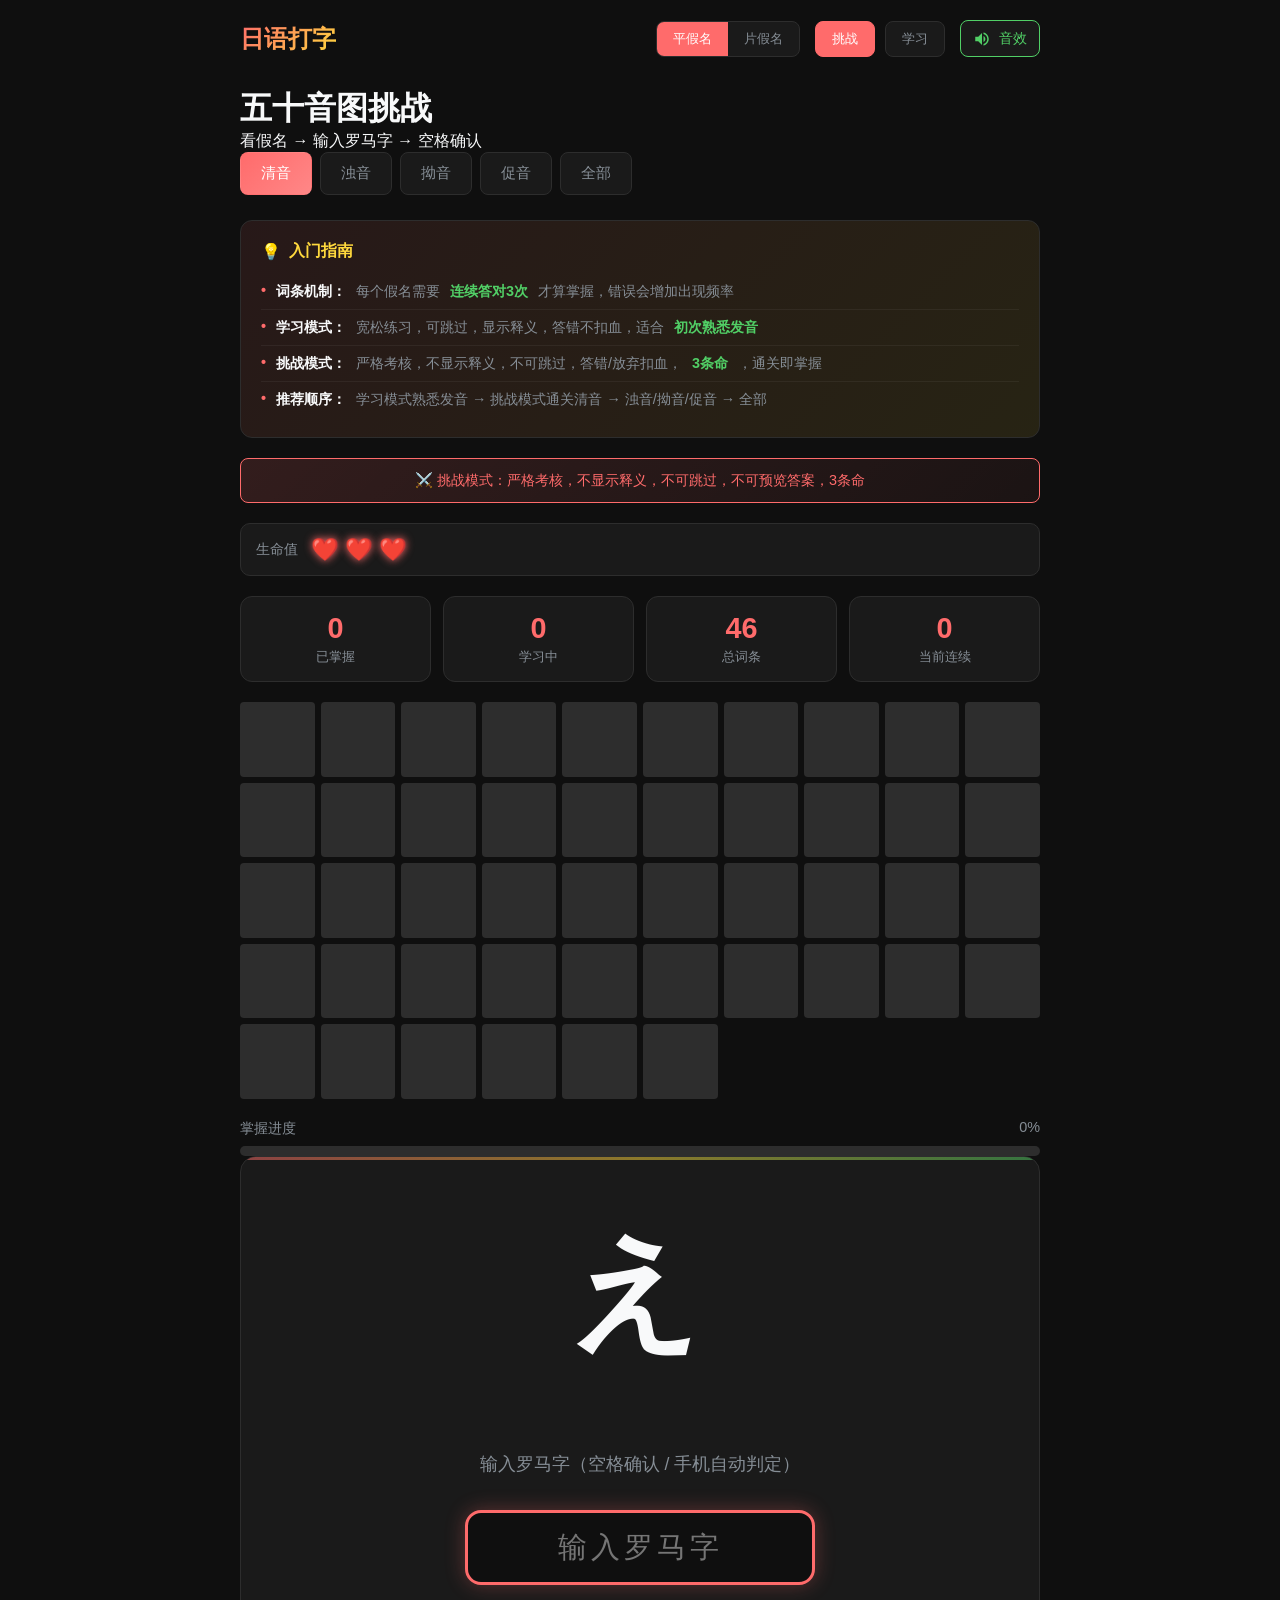
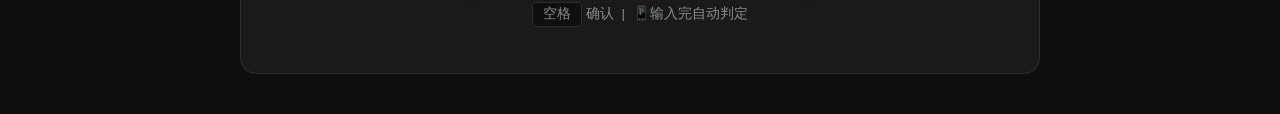
==== index.html @ 910268a9 "feat:支持手机输入自动判定" ====
<!DOCTYPE html>
<html lang="zh-CN">
<head>
  <meta charset="UTF-8">
  <meta name="viewport" content="width=device-width, initial-scale=1.0">
  <title>日语打字练习 - 五十音图挑战</title>
  <style>
    * {
      margin: 0;
      padding: 0;
      box-sizing: border-box;
    }

    :root {
      --primary: #ff6b6b;
      --success: #51cf66;
      --warning: #ffd93d;
      --bg: #0f0f0f;
      --card-bg: #1a1a1a;
      --text: #f8f9fa;
      --text-dim: #868e96;
      --border: #2d2d2d;
    }

    body {
      font-family: -apple-system, BlinkMacSystemFont, 'Segoe UI', sans-serif;
      background: var(--bg);
      color: var(--text);
      min-height: 100vh;
      padding: 20px;
      overflow-x: hidden;
    }

    .container {
      max-width: 800px;
      margin: 0 auto;
    }

    /* 顶部导航 */
    .nav {
      display: flex;
      justify-content: space-between;
      align-items: center;
      margin-bottom: 30px;
      flex-wrap: wrap;
      gap: 15px;
    }

    .logo {
      font-size: 1.5rem;
      font-weight: bold;
      background: linear-gradient(135deg, var(--primary), var(--warning));
      -webkit-background-clip: text;
      -webkit-text-fill-color: transparent;
      background-clip: text;
    }

    .nav-controls {
      display: flex;
      gap: 15px;
      align-items: center;
      flex-wrap: wrap;
    }

    /* 平假名/片假名切换 */
    .kana-toggle {
      display: flex;
      background: var(--card-bg);
      border-radius: 8px;
      overflow: hidden;
      border: 1px solid var(--border);
    }

    .kana-toggle-btn {
      padding: 8px 16px;
      background: transparent;
      border: none;
      color: var(--text-dim);
      cursor: pointer;
      transition: all 0.2s;
    }

    .kana-toggle-btn.active {
      background: var(--primary);
      color: white;
    }

    /* 模式切换 */
    .mode-switch {
      display: flex;
      gap: 10px;
    }

    .mode-btn {
      padding: 8px 16px;
      background: var(--card-bg);
      border: 1px solid var(--border);
      border-radius: 8px;
      color: var(--text-dim);
      cursor: pointer;
      transition: all 0.2s;
    }

    .mode-btn.active {
      background: var(--primary);
      color: white;
      border-color: var(--primary);
    }

    /* 阶段选项卡 */
    .stage-tabs {
      display: flex;
      gap: 8px;
      margin-bottom: 25px;
      flex-wrap: wrap;
    }

    .stage-tab {
      padding: 10px 20px;
      background: var(--card-bg);
      border: 1px solid var(--border);
      border-radius: 8px;
      color: var(--text-dim);
      cursor: pointer;
      transition: all 0.2s;
      font-size: 0.95rem;
    }

    .stage-tab:hover {
      border-color: var(--primary);
    }

    .stage-tab.active {
      background: linear-gradient(135deg, var(--primary), #ff8787);
      color: white;
      border-color: transparent;
    }

    /* 学习模式提示 */
    .learn-mode-hint {
      background: var(--card-bg);
      border: 1px dashed var(--border);
      padding: 12px 15px;
      border-radius: 8px;
      margin-bottom: 20px;
      text-align: center;
      color: var(--text-dim);
      font-size: 0.9rem;
    }

    /* Tips说明 */
    .tips-box {
      background: linear-gradient(135deg, rgba(255,107,107,0.1), rgba(255,217,61,0.1));
      border: 1px solid var(--border);
      border-radius: 12px;
      padding: 20px;
      margin-bottom: 20px;
    }

    .tips-box h3 {
      font-size: 1rem;
      color: var(--warning);
      margin-bottom: 12px;
      display: flex;
      align-items: center;
      gap: 8px;
    }

    .tips-box h3::before {
      content: '💡';
    }

    .tips-list {
      list-style: none;
      padding: 0;
      margin: 0;
    }

    .tips-list li {
      padding: 8px 0;
      color: var(--text-dim);
      font-size: 0.9rem;
      border-bottom: 1px solid rgba(255,255,255,0.05);
      display: flex;
      align-items: flex-start;
      gap: 10px;
    }

    .tips-list li:last-child {
      border-bottom: none;
    }

    .tips-list li::before {
      content: '•';
      color: var(--primary);
      font-weight: bold;
    }

    .tips-list strong {
      color: var(--text);
    }

    .tips-highlight {
      color: var(--success);
      font-weight: bold;
    }

    /* 血量系统 */
    .health-bar {
      display: flex;
      gap: 8px;
      align-items: center;
      margin-bottom: 20px;
      padding: 12px 15px;
      background: var(--card-bg);
      border-radius: 10px;
      border: 1px solid var(--border);
    }

    .health-label {
      font-size: 0.9rem;
      color: var(--text-dim);
      margin-right: 5px;
    }

    .health-hearts {
      display: flex;
      gap: 6px;
    }

    .heart {
      font-size: 1.4rem;
      transition: all 0.3s ease;
    }

    .heart.full {
      filter: drop-shadow(0 0 4px #ff6b6b);
    }

    .heart.empty {
      opacity: 0.3;
      filter: grayscale(1);
    }

    .heart.losing {
      animation: loseHeart 0.5s ease-out;
    }

    @keyframes loseHeart {
      0% { transform: scale(1); opacity: 1; }
      50% { transform: scale(1.3); opacity: 0.5; }
      100% { transform: scale(0.8); opacity: 0.3; filter: grayscale(1); }
    }

    /* 失败弹窗 */
    .fail-overlay {
      position: fixed;
      top: 0;
      left: 0;
      width: 100%;
      height: 100%;
      background: rgba(0, 0, 0, 0.85);
      display: flex;
      justify-content: center;
      align-items: center;
      z-index: 1000;
      opacity: 0;
      visibility: hidden;
      transition: all 0.3s ease;
    }

    .fail-overlay.show {
      opacity: 1;
      visibility: visible;
    }

    .fail-modal {
      background: var(--card-bg);
      border: 2px solid var(--primary);
      border-radius: 20px;
      padding: 40px 50px;
      text-align: center;
      transform: scale(0.8);
      transition: transform 0.3s ease;
    }

    .fail-overlay.show .fail-modal {
      transform: scale(1);
      animation: shake 0.5s ease;
    }

    @keyframes shake {
      0%, 100% { transform: translateX(0); }
      20% { transform: translateX(-10px); }
      40% { transform: translateX(10px); }
      60% { transform: translateX(-10px); }
      80% { transform: translateX(10px); }
    }

    .fail-avatar {
      width: 100px;
      height: 100px;
      border-radius: 50%;
      margin: 0 auto 20px;
      overflow: hidden;
      border: 3px solid var(--primary);
      background: linear-gradient(135deg, var(--primary), var(--warning));
      display: flex;
      justify-content: center;
      align-items: center;
      font-size: 50px;
    }

    .fail-title {
      font-size: 1.8rem;
      color: var(--primary);
      margin-bottom: 10px;
      font-weight: bold;
    }

    .fail-subtitle {
      color: var(--text-dim);
      margin-bottom: 25px;
      font-size: 1rem;
    }

    .fail-stats {
      display: flex;
      justify-content: center;
      gap: 30px;
      margin-bottom: 25px;
    }

    .fail-stat {
      text-align: center;
    }

    .fail-stat .value {
      font-size: 1.5rem;
      font-weight: bold;
      color: var(--warning);
    }

    .fail-stat .label {
      font-size: 0.85rem;
      color: var(--text-dim);
    }

    .fail-buttons {
      display: flex;
      gap: 15px;
      justify-content: center;
    }

    .fail-btn {
      padding: 12px 25px;
      border-radius: 10px;
      font-size: 1rem;
      cursor: pointer;
      border: none;
      transition: all 0.2s;
    }

    .fail-btn.primary {
      background: var(--primary);
      color: white;
    }

    .fail-btn.secondary {
      background: var(--card-bg);
      border: 1px solid var(--border);
      color: var(--text-dim);
    }

    .fail-btn:hover {
      transform: translateY(-2px);
      box-shadow: 0 5px 15px rgba(255, 107, 107, 0.3);
    }

    /* 挑战模式提示 */
    .challenge-hint {
      background: linear-gradient(135deg, rgba(255,107,107,0.15), rgba(255,107,107,0.05));
      border: 1px solid var(--primary);
      padding: 12px 15px;
      border-radius: 8px;
      margin-bottom: 20px;
      text-align: center;
      color: var(--primary);
      font-size: 0.9rem;
      display: flex;
      align-items: center;
      justify-content: center;
      gap: 8px;
    }

    /* 统计面板 */
    .stats {
      display: grid;
      grid-template-columns: repeat(4, 1fr);
      gap: 12px;
      margin-bottom: 20px;
    }

    .stat-item {
      background: var(--card-bg);
      padding: 15px 10px;
      border-radius: 12px;
      text-align: center;
      border: 1px solid var(--border);
    }

    .stat-value {
      font-size: 1.8rem;
      font-weight: bold;
      color: var(--primary);
    }

    .stat-label {
      color: var(--text-dim);
      font-size: 0.8rem;
      margin-top: 4px;
    }

    /* 词条进度点 */
    .progress-grid {
      display: grid;
      grid-template-columns: repeat(10, 1fr);
      gap: 6px;
      margin-bottom: 20px;
    }

    .progress-dot {
      aspect-ratio: 1;
      border-radius: 4px;
      background: var(--border);
      transition: all 0.3s ease;
    }

    .progress-dot.mastered {
      background: var(--success);
      box-shadow: 0 0 8px var(--success);
    }

    .progress-dot.learning {
      background: var(--warning);
    }

    .progress-dot.wrong {
      background: var(--primary);
    }

    /* 连击提示 */
    .combo-overlay {
      position: fixed;
      top: 50%;
      left: 50%;
      transform: translate(-50%, -50%);
      font-size: 5rem;
      font-weight: bold;
      color: var(--success);
      text-shadow: 0 0 30px var(--success), 0 0 60px var(--success);
      pointer-events: none;
      opacity: 0;
      z-index: 100;
    }

    .combo-overlay.show {
      animation: comboPopup 0.8s ease-out forwards;
    }

    @keyframes comboPopup {
      0% {
        opacity: 0;
        transform: translate(-50%, -50%) scale(0.5);
      }
      20% {
        opacity: 1;
        transform: translate(-50%, -50%) scale(1.2);
      }
      40% {
        transform: translate(-50%, -50%) scale(1);
      }
      100% {
        opacity: 0;
        transform: translate(-50%, -60%) scale(0.8);
      }
    }

    /* 正确提示 */
    .correct-popup {
      position: fixed;
      top: 40%;
      left: 50%;
      transform: translate(-50%, -50%);
      font-size: 2.5rem;
      color: var(--success);
      pointer-events: none;
      opacity: 0;
      z-index: 99;
    }

    .correct-popup.show {
      animation: correctPop 0.5s ease-out forwards;
    }

    @keyframes correctPop {
      0% {
        opacity: 0;
        transform: translate(-50%, -50%) scale(0.5);
      }
      30% {
        opacity: 1;
        transform: translate(-50%, -50%) scale(1.1);
      }
      100% {
        opacity: 0;
        transform: translate(-50%, -70%) scale(0.8);
      }
    }

    /* 练习区域 */
    .practice-area {
      background: var(--card-bg);
      border-radius: 16px;
      padding: 50px 40px;
      text-align: center;
      margin-bottom: 20px;
      border: 1px solid var(--border);
      position: relative;
      overflow: hidden;
    }

    .practice-area::before {
      content: '';
      position: absolute;
      top: 0;
      left: 0;
      right: 0;
      height: 3px;
      background: linear-gradient(90deg, var(--primary), var(--warning), var(--success));
      opacity: 0.5;
    }

    .kana-display {
      font-size: 8rem;
      font-weight: bold;
      color: var(--text);
      margin-bottom: 15px;
      letter-spacing: 12px;
      min-height: 140px;
      display: flex;
      align-items: center;
      justify-content: center;
      transition: all 0.15s ease;
    }

    .kana-display.pop {
      animation: kanaPop 0.2s ease;
    }

    @keyframes kanaPop {
      0% { transform: scale(1); }
      50% { transform: scale(1.1); }
      100% { transform: scale(1); }
    }

    .meaning-display {
      font-size: 1.3rem;
      color: var(--text-dim);
      margin-bottom: 25px;
      min-height: 32px;
      opacity: 0;
      transition: opacity 0.3s ease;
    }

    .meaning-display.show {
      opacity: 1;
    }

    .hint-text {
      font-size: 1.1rem;
      color: var(--text-dim);
      margin-bottom: 30px;
      min-height: 28px;
    }

    .hint-text.correct {
      color: var(--success);
      font-weight: bold;
    }

    .hint-text.wrong {
      color: var(--primary);
    }

    /* 输入区域 */
    .input-area {
      position: relative;
      max-width: 350px;
      margin: 0 auto;
    }

    .typing-input {
      width: 100%;
      padding: 18px 25px;
      font-size: 1.8rem;
      background: var(--bg);
      border: 3px solid var(--border);
      border-radius: 16px;
      color: var(--text);
      text-align: center;
      outline: none;
      transition: all 0.2s ease;
      ime-mode: disabled;
      letter-spacing: 4px;
      /* 移动端优化 */
      -webkit-appearance: none;
      appearance: none;
      font-family: inherit;
      touch-action: manipulation;
    }

    .typing-input:focus {
      border-color: var(--primary);
      box-shadow: 0 0 20px rgba(255, 107, 107, 0.3);
    }

    .typing-input.correct {
      border-color: var(--success);
      box-shadow: 0 0 25px rgba(81, 207, 102, 0.5);
      animation: inputPulse 0.3s ease;
    }

    .typing-input.wrong {
      border-color: var(--primary);
      animation: shake 0.3s ease;
    }

    /* 移动端点击提示 */
    .mobile-tap-hint {
      display: none;
      color: var(--text-dim);
      font-size: 0.85rem;
      margin-top: 10px;
      opacity: 0.7;
    }

    @media (max-width: 768px) {
      .mobile-tap-hint {
        display: block;
      }
    }

    @keyframes inputPulse {
      0% { transform: scale(1); }
      50% { transform: scale(1.02); }
      100% { transform: scale(1); }
    }

    @keyframes shake {
      0%, 100% { transform: translateX(0); }
      20% { transform: translateX(-10px); }
      40% { transform: translateX(10px); }
      60% { transform: translateX(-10px); }
      80% { transform: translateX(10px); }
    }

    /* 底部提示 */
    .tip {
      margin-top: 20px;
      color: var(--text-dim);
      font-size: 0.85rem;
    }

    .tip kbd {
      background: var(--bg);
      padding: 4px 10px;
      border-radius: 4px;
      border: 1px solid var(--border);
      font-family: monospace;
    }

    /* 底部进度条 */
    .master-progress {
      margin-top: 20px;
    }

    .master-progress-label {
      display: flex;
      justify-content: space-between;
      font-size: 0.9rem;
      color: var(--text-dim);
      margin-bottom: 8px;
    }

    .progress-bar {
      height: 10px;
      background: var(--border);
      border-radius: 5px;
      overflow: hidden;
    }

    .progress-fill {
      height: 100%;
      background: linear-gradient(90deg, var(--success), var(--warning));
      transition: width 0.5s cubic-bezier(0.4, 0, 0.2, 1);
      border-radius: 5px;
    }

    /* 完成画面 */
    .complete-screen {
      display: none;
      text-align: center;
      padding: 60px 40px;
      background: var(--card-bg);
      border-radius: 20px;
      border: 1px solid var(--border);
    }

    .complete-screen.show {
      display: block;
      animation: slideUp 0.5s ease;
    }

    @keyframes slideUp {
      from {
        opacity: 0;
        transform: translateY(30px);
      }
      to {
        opacity: 1;
        transform: translateY(0);
      }
    }

    .complete-icon {
      font-size: 5rem;
      margin-bottom: 20px;
      animation: bounce 1s ease infinite;
    }

    @keyframes bounce {
      0%, 100% { transform: translateY(0); }
      50% { transform: translateY(-15px); }
    }

    .complete-screen h2 {
      font-size: 2.5rem;
      margin-bottom: 15px;
      background: linear-gradient(135deg, var(--success), var(--warning));
      -webkit-background-clip: text;
      -webkit-text-fill-color: transparent;
      background-clip: text;
    }

    .complete-stats {
      display: flex;
      justify-content: center;
      gap: 25px;
      margin-bottom: 35px;
      flex-wrap: wrap;
    }

    .complete-stat {
      text-align: center;
      background: var(--bg);
      padding: 25px 35px;
      border-radius: 16px;
      border: 1px solid var(--border);
    }

    .complete-stat .value {
      font-size: 2.5rem;
      font-weight: bold;
      color: var(--primary);
    }

    .complete-stat .label {
      color: var(--text-dim);
      font-size: 0.9rem;
      margin-top: 6px;
    }

    .restart-btn {
      background: linear-gradient(135deg, var(--primary), #ff8787);
      color: white;
      border: none;
      padding: 16px 50px;
      font-size: 1.2rem;
      border-radius: 12px;
      cursor: pointer;
      transition: all 0.3s ease;
    }

    .restart-btn:hover {
      transform: scale(1.05);
      box-shadow: 0 10px 30px rgba(255, 107, 107, 0.4);
    }

    /* 音效开关 */
    .sound-toggle {
      display: flex;
      align-items: center;
      gap: 8px;
      color: var(--text-dim);
      font-size: 0.9rem;
      cursor: pointer;
      padding: 8px 12px;
      background: var(--card-bg);
      border-radius: 8px;
      border: 1px solid var(--border);
    }

    .sound-toggle.active {
      color: var(--success);
      border-color: var(--success);
    }

    .sound-toggle svg {
      width: 18px;
      height: 18px;
    }

    /* 响应式 */
    @media (max-width: 600px) {
      .kana-display {
        font-size: 5rem;
      }
      .progress-grid {
        grid-template-columns: repeat(8, 1fr);
      }
      .stats {
        grid-template-columns: repeat(2, 1fr);
      }
      .stat-value {
        font-size: 1.5rem;
      }
      .nav {
        flex-direction: column;
        align-items: flex-start;
      }
      .nav-controls {
        width: 100%;
        justify-content: space-between;
      }
      .combo-overlay {
        font-size: 3.5rem;
      }
      .practice-area {
        padding: 35px 20px;
      }
      /* 移动端输入优化 */
      .typing-input {
        font-size: 1.5rem;
        padding: 16px 20px;
        /* 防止缩放 */
        font-size-adjust: 100%;
      }
      .input-area {
        max-width: 100%;
      }
      /* 移动端底部固定 */
      body {
        padding-bottom: env(safe-area-inset-bottom, 20px);
      }
    }

    /* 防止iOS自动放大 */
    @media screen and (max-width: 768px) {
      input, textarea, select {
        font-size: 16px !important;
      }
    }
  </style>
</head>
<body>
  <div class="container">
    <!-- 顶部导航 -->
    <div class="nav">
      <div class="logo">日语打字</div>
      <div class="nav-controls">
        <!-- 平假名/片假名切换 -->
        <div class="kana-toggle">
          <button class="kana-toggle-btn active" id="btnHira" onclick="setKanaType('hira')">平假名</button>
          <button class="kana-toggle-btn" id="btnKata" onclick="setKanaType('kata')">片假名</button>
        </div>
        <!-- 模式切换 -->
        <div class="mode-switch">
          <button class="mode-btn active" id="modeChallenge" onclick="setMode('challenge')">挑战</button>
          <button class="mode-btn" id="modeLearn" onclick="setMode('learn')">学习</button>
        </div>
        <!-- 音效开关 -->
        <div class="sound-toggle active" id="soundToggle" onclick="toggleSound()">
          <svg viewBox="0 0 24 24" fill="currentColor" id="soundIcon">
            <path d="M3 9v6h4l5 5V4L7 9H3zm13.5 3c0-1.77-1.02-3.29-2.5-4.03v8.05c1.48-.73 2.5-2.25 2.5-4.02zM14 3.23v2.06c2.89.86 5 3.54 5 6.71s-2.11 5.85-5 6.71v2.06c4.01-.91 7-4.49 7-8.77s-2.99-7.86-7-8.77z"/>
          </svg>
          <span>音效</span>
        </div>
      </div>
    </div>

    <header>
      <h1 id="headerTitle">五十音图挑战</h1>
      <p id="headerDesc">看假名 → 输入罗马字 → 空格确认</p>
    </header>

    <!-- 学习阶段选择 -->
    <div class="stage-tabs">
      <button class="stage-tab active" data-stage="seion" onclick="switchStage('seion')">清音</button>
      <button class="stage-tab" data-stage="dakuon" onclick="switchStage('dakuon')">浊音</button>
      <button class="stage-tab" data-stage="youon" onclick="switchStage('youon')">拗音</button>
      <button class="stage-tab" data-stage="sokuon" onclick="switchStage('sokuon')">促音</button>
      <button class="stage-tab" data-stage="all" onclick="switchStage('all')">全部</button>
    </div>

    <!-- Tips说明 -->
    <div class="tips-box">
      <h3>入门指南</h3>
      <ul class="tips-list">
        <li><strong>词条机制：</strong>每个假名需要<span class="tips-highlight">连续答对3次</span>才算掌握，错误会增加出现频率</li>
        <li><strong>学习模式：</strong>宽松练习，可跳过，显示释义，答错不扣血，适合<span class="tips-highlight">初次熟悉发音</span></li>
        <li><strong>挑战模式：</strong>严格考核，不显示释义，不可跳过，答错/放弃扣血，<span class="tips-highlight">3条命</span>，通关即掌握</li>
        <li><strong>推荐顺序：</strong>学习模式熟悉发音 → 挑战模式通关清音 → 浊音/拗音/促音 → 全部</li>
      </ul>
    </div>

    <!-- 学习模式提示 -->
    <div class="learn-mode-hint" id="learnModeHint" style="display: none;">
      💡 学习模式：宽松练习，可跳过，显示释义，答错不扣血
    </div>

    <!-- 挑战模式提示 -->
    <div class="challenge-hint" id="challengeHint" style="display: none;">
      ⚔️ 挑战模式：严格考核，不显示释义，不可跳过，不可预览答案，3条命
    </div>

    <!-- 血量显示 -->
    <div class="health-bar" id="healthBar" style="display: none;">
      <span class="health-label">生命值</span>
      <div class="health-hearts" id="healthHearts">
        <span class="heart full" data-index="1">❤️</span>
        <span class="heart full" data-index="2">❤️</span>
        <span class="heart full" data-index="3">❤️</span>
      </div>
    </div>

    <!-- 统计面板 -->
    <div class="stats">
      <div class="stat-item">
        <div class="stat-value" id="masteredCount">0</div>
        <div class="stat-label">已掌握</div>
      </div>
      <div class="stat-item">
        <div class="stat-value" id="learningCount">0</div>
        <div class="stat-label">学习中</div>
      </div>
      <div class="stat-item">
        <div class="stat-value" id="totalItems">0</div>
        <div class="stat-label">总词条</div>
      </div>
      <div class="stat-item">
        <div class="stat-value" id="streakCount">0</div>
        <div class="stat-label">当前连续</div>
      </div>
    </div>

    <!-- 词条进度点 -->
    <div class="progress-grid" id="progressGrid"></div>

    <!-- 连击提示 -->
    <div class="combo-overlay" id="comboOverlay"></div>
    <div class="correct-popup" id="correctPopup">✓</div>

    <!-- 进度条 -->
    <div class="master-progress">
      <div class="master-progress-label">
        <span>掌握进度</span>
        <span id="progressPercent">0%</span>
      </div>
      <div class="progress-bar">
        <div class="progress-fill" id="progressFill" style="width: 0%"></div>
      </div>
    </div>

    <!-- 练习区域 -->
    <div class="practice-area" id="practiceArea">
      <div class="kana-display" id="kanaDisplay">あ</div>
      <div class="meaning-display" id="meaningDisplay"></div>
      <div class="hint-text" id="hintText">输入罗马字后按空格确认</div>
      <div class="input-area">
        <input type="text" class="typing-input" id="typingInput" placeholder="输入罗马字" autocomplete="off" autocapitalize="off" autocorrect="off" spellcheck="false" enterkeyhint="go">
        <div class="mobile-tap-hint">💡 输入完自动判定</div>
      </div>
      <div class="tip" id="tipText">
        <kbd>空格</kbd> 确认
      </div>
    </div>

    <!-- 失败弹窗 -->
    <div class="fail-overlay" id="failOverlay">
      <div class="fail-modal">
        <div class="fail-avatar">🐴</div>
        <div class="fail-title">菜就多练</div>
        <div class="fail-subtitle">—— 小马</div>
        <div class="fail-stats">
          <div class="fail-stat">
            <div class="value" id="failAttempts">0</div>
            <div class="label">总尝试</div>
          </div>
          <div class="fail-stat">
            <div class="value" id="failStreak">0</div>
            <div class="label">最高连续</div>
          </div>
        </div>
        <div class="fail-buttons">
          <button class="fail-btn secondary" onclick="switchToLearnMode()">去学习模式</button>
          <button class="fail-btn primary" onclick="restartChallenge()">重新挑战</button>
        </div>
      </div>
    </div>

    <!-- 完成画面 -->
    <div class="complete-screen" id="completeScreen">
      <div class="complete-icon">🎉</div>
      <h2>恭喜通关！</h2>
      <p style="color: var(--text-dim); margin-bottom: 30px;">你已经掌握所有假名</p>
      <div class="complete-stats">
        <div class="complete-stat">
          <div class="value" id="finalStreak">0</div>
          <div class="label">最高连续</div>
        </div>
        <div class="complete-stat">
          <div class="value" id="finalAttempts">0</div>
          <div class="label">总尝试</div>
        </div>
        <div class="complete-stat">
          <div class="value" id="finalTime">0s</div>
          <div class="label">用时</div>
        </div>
      </div>
      <button class="restart-btn" onclick="restartPractice()">再练一遍</button>
    </div>
  </div>

  <script>
    // ========== 音效系统 ==========
    const AudioCtx = window.AudioContext || window.webkitAudioContext;
    let audioCtx = null;
    let soundEnabled = true;

    function initAudio() {
      if (!audioCtx) {
        audioCtx = new AudioCtx();
      }
    }

    function playSound(type) {
      if (!soundEnabled) return;
      initAudio();
      
      const oscillator = audioCtx.createOscillator();
      const gainNode = audioCtx.createGain();
      
      oscillator.connect(gainNode);
      gainNode.connect(audioCtx.destination);
      
      if (type === 'correct') {
        // 正确音效 - 清脆的上升音
        oscillator.frequency.setValueAtTime(523, audioCtx.currentTime); // C5
        oscillator.frequency.setValueAtTime(659, audioCtx.currentTime + 0.1); // E5
        oscillator.frequency.setValueAtTime(784, audioCtx.currentTime + 0.2); // G5
        gainNode.gain.setValueAtTime(0.3, audioCtx.currentTime);
        gainNode.gain.exponentialDecayTo = 0.01;
        gainNode.gain.setValueAtTime(0.3, audioCtx.currentTime);
        gainNode.gain.exponentialDecayTo = 0.01;
        gainNode.gain.linearRampToValueAtTime(0.01, audioCtx.currentTime + 0.3);
        oscillator.start(audioCtx.currentTime);
        oscillator.stop(audioCtx.currentTime + 0.3);
      } else if (type === 'wrong') {
        // 错误音效 - 低沉的下行音
        oscillator.frequency.setValueAtTime(200, audioCtx.currentTime);
        oscillator.frequency.linearRampToValueAtTime(150, audioCtx.currentTime + 0.15);
        gainNode.gain.setValueAtTime(0.2, audioCtx.currentTime);
        gainNode.gain.linearRampToValueAtTime(0.01, audioCtx.currentTime + 0.2);
        oscillator.start(audioCtx.currentTime);
        oscillator.stop(audioCtx.currentTime + 0.2);
      } else if (type === 'combo') {
        // 连击音效 - 欢快的上升音阶
        const notes = [523, 659, 784, 1047]; // C5, E5, G5, C6
        notes.forEach((freq, i) => {
          const osc = audioCtx.createOscillator();
          const gain = audioCtx.createGain();
          osc.connect(gain);
          gain.connect(audioCtx.destination);
          osc.frequency.value = freq;
          gain.gain.setValueAtTime(0.2, audioCtx.currentTime + i * 0.08);
          gain.gain.linearRampToValueAtTime(0.01, audioCtx.currentTime + i * 0.08 + 0.15);
          osc.start(audioCtx.currentTime + i * 0.08);
          osc.stop(audioCtx.currentTime + i * 0.08 + 0.15);
        });
      } else if (type === 'complete') {
        // 通关音效 - 胜利旋律
        const notes = [523, 659, 784, 659, 784, 1047];
        notes.forEach((freq, i) => {
          const osc = audioCtx.createOscillator();
          const gain = audioCtx.createGain();
          osc.connect(gain);
          gain.connect(audioCtx.destination);
          osc.frequency.value = freq;
          osc.type = 'sine';
          gain.gain.setValueAtTime(0.25, audioCtx.currentTime + i * 0.12);
          gain.gain.linearRampToValueAtTime(0.01, audioCtx.currentTime + i * 0.12 + 0.2);
          osc.start(audioCtx.currentTime + i * 0.12);
          osc.stop(audioCtx.currentTime + i * 0.12 + 0.25);
        });
      } else if (type === 'skip') {
        // 跳过音效 - 短促提示音
        oscillator.frequency.value = 400;
        oscillator.type = 'sine';
        gainNode.gain.setValueAtTime(0.15, audioCtx.currentTime);
        gainNode.gain.linearRampToValueAtTime(0.01, audioCtx.currentTime + 0.1);
        oscillator.start(audioCtx.currentTime);
        oscillator.stop(audioCtx.currentTime + 0.1);
      }
    }

    function toggleSound() {
      soundEnabled = !soundEnabled;
      const toggle = document.getElementById('soundToggle');
      const icon = document.getElementById('soundIcon');
      
      if (soundEnabled) {
        toggle.classList.add('active');
        icon.innerHTML = '<path d="M3 9v6h4l5 5V4L7 9H3zm13.5 3c0-1.77-1.02-3.29-2.5-4.03v8.05c1.48-.73 2.5-2.25 2.5-4.02zM14 3.23v2.06c2.89.86 5 3.54 5 6.71s-2.11 5.85-5 6.71v2.06c4.01-.91 7-4.49 7-8.77s-2.99-7.86-7-8.77z"/>';
      } else {
        toggle.classList.remove('active');
        icon.innerHTML = '<path d="M16.5 12c0-1.77-1.02-3.29-2.5-4.03v2.21l2.45 2.45c.03-.2.05-.41.05-.63zm2.5 0c0 .94-.2 1.82-.54 2.64l1.51 1.51C20.63 14.91 21 13.5 21 12c0-4.28-2.99-7.86-7-8.77v2.06c2.89.86 5 3.54 5 6.71zM4.27 3L3 4.27 7.73 9H3v6h4l5 5v-6.73l4.25 4.25c-.67.52-1.42.93-2.25 1.18v2.06c1.38-.31 2.63-.95 3.69-1.81L19.73 21 21 19.73l-9-9L4.27 3zM12 4L9.91 6.09 12 8.18V4z"/>';
      }
    }

    // ========== 数据 ==========
    // 平假名数据
    const seionData = {
      groups: [
        { name: "あ行", items: [{ romaji: "a", kana: "あ", meaning: "啊" }, { romaji: "i", kana: "い", meaning: "一" }, { romaji: "u", kana: "う", meaning: "乌" }, { romaji: "e", kana: "え", meaning: "诶" }, { romaji: "o", kana: "お", meaning: "哦" }] },
        { name: "か行", items: [{ romaji: "ka", kana: "か", meaning: "咖" }, { romaji: "ki", kana: "き", meaning: "key" }, { romaji: "ku", kana: "く", meaning: "库" }, { romaji: "ke", kana: "け", meaning: "开" }, { romaji: "ko", kana: "こ", meaning: "抠" }] },
        { name: "さ行", items: [{ romaji: "sa", kana: "さ", meaning: "撒" }, { romaji: "shi", kana: "し", meaning: "吸" }, { romaji: "su", kana: "す", meaning: "思" }, { romaji: "se", kana: "せ", meaning: "塞" }, { romaji: "so", kana: "そ", meaning: "搜" }] },
        { name: "た行", items: [{ romaji: "ta", kana: "た", meaning: "他" }, { romaji: "chi", kana: "ち", meaning: "七" }, { romaji: "tsu", kana: "つ", meaning: "次" }, { romaji: "te", kana: "て", meaning: "忒" }, { romaji: "to", kana: "と", meaning: "托" }] },
        { name: "な行", items: [{ romaji: "na", kana: "な", meaning: "那" }, { romaji: "ni", kana: "に", meaning: "泥" }, { romaji: "nu", kana: "ぬ", meaning: "努" }, { romaji: "ne", kana: "ね", meaning: "内" }, { romaji: "no", kana: "の", meaning: "诺" }] },
        { name: "は行", items: [{ romaji: "ha", kana: "は", meaning: "哈" }, { romaji: "hi", kana: "ひ", meaning: "黑" }, { romaji: "fu", kana: "ふ", meaning: "夫" }, { romaji: "he", kana: "へ", meaning: "黑(敬)" }, { romaji: "ho", kana: "ほ", meaning: "厚" }] },
        { name: "ま行", items: [{ romaji: "ma", kana: "ま", meaning: "妈" }, { romaji: "mi", kana: "み", meaning: "米" }, { romaji: "mu", kana: "む", meaning: "木" }, { romaji: "me", kana: "め", meaning: "妹" }, { romaji: "mo", kana: "も", meaning: "摸" }] },
        { name: "や行", items: [{ romaji: "ya", kana: "や", meaning: "呀" }, { romaji: "yu", kana: "ゆ", meaning: "优" }, { romaji: "yo", kana: "よ", meaning: "哟" }] },
        { name: "ら行", items: [{ romaji: "ra", kana: "ら", meaning: "拉" }, { romaji: "ri", kana: "り", meaning: "丽" }, { romaji: "ru", kana: "る", meaning: "鲁" }, { romaji: "re", kana: "れ", meaning: "来" }, { romaji: "ro", kana: "ろ", meaning: "咯" }] },
        { name: "わ行", items: [{ romaji: "wa", kana: "わ", meaning: "哇" }, { romaji: "wo", kana: "を", meaning: "哦(宾)" }] },
        { name: "拨音", items: [{ romaji: "n", kana: "ん", meaning: "嗯" }] },
      ]
    };

    // 片假名数据
    const kataData = {
      groups: [
        { name: "ア行", items: [{ romaji: "a", kana: "ア", meaning: "啊" }, { romaji: "i", kana: "イ", meaning: "一" }, { romaji: "u", kana: "ウ", meaning: "乌" }, { romaji: "e", kana: "エ", meaning: "诶" }, { romaji: "o", kana: "オ", meaning: "哦" }] },
        { name: "カ行", items: [{ romaji: "ka", kana: "カ", meaning: "咖" }, { romaji: "ki", kana: "キ", meaning: "key" }, { romaji: "ku", kana: "ク", meaning: "库" }, { romaji: "ke", kana: "ケ", meaning: "开" }, { romaji: "ko", kana: "コ", meaning: "抠" }] },
        { name: "サ行", items: [{ romaji: "sa", kana: "サ", meaning: "撒" }, { romaji: "shi", kana: "シ", meaning: "吸" }, { romaji: "su", kana: "ス", meaning: "思" }, { romaji: "se", kana: "セ", meaning: "塞" }, { romaji: "so", kana: "ソ", meaning: "搜" }] },
        { name: "タ行", items: [{ romaji: "ta", kana: "タ", meaning: "他" }, { romaji: "chi", kana: "チ", meaning: "七" }, { romaji: "tsu", kana: "ツ", meaning: "次" }, { romaji: "te", kana: "テ", meaning: "忒" }, { romaji: "to", kana: "ト", meaning: "托" }] },
        { name: "ナ行", items: [{ romaji: "na", kana: "ナ", meaning: "那" }, { romaji: "ni", kana: "ニ", meaning: "泥" }, { romaji: "nu", kana: "ヌ", meaning: "努" }, { romaji: "ne", kana: "ネ", meaning: "内" }, { romaji: "no", kana: "ノ", meaning: "诺" }] },
        { name: "ハ行", items: [{ romaji: "ha", kana: "ハ", meaning: "哈" }, { romaji: "hi", kana: "ヒ", meaning: "黑" }, { romaji: "fu", kana: "フ", meaning: "夫" }, { romaji: "he", kana: "ヘ", meaning: "黑(敬)" }, { romaji: "ho", kana: "ホ", meaning: "厚" }] },
        { name: "マ行", items: [{ romaji: "ma", kana: "マ", meaning: "妈" }, { romaji: "mi", kana: "ミ", meaning: "米" }, { romaji: "mu", kana: "ム", meaning: "木" }, { romaji: "me", kana: "メ", meaning: "妹" }, { romaji: "mo", kana: "モ", meaning: "摸" }] },
        { name: "ヤ行", items: [{ romaji: "ya", kana: "ヤ", meaning: "呀" }, { romaji: "yu", kana: "ユ", meaning: "优" }, { romaji: "yo", kana: "ヨ", meaning: "哟" }] },
        { name: "ラ行", items: [{ romaji: "ra", kana: "ラ", meaning: "拉" }, { romaji: "ri", kana: "リ", meaning: "丽" }, { romaji: "ru", kana: "ル", meaning: "鲁" }, { romaji: "re", kana: "レ", meaning: "来" }, { romaji: "ro", kana: "ロ", meaning: "咯" }] },
        { name: "ワ行", items: [{ romaji: "wa", kana: "ワ", meaning: "哇" }, { romaji: "wo", kana: "ヲ", meaning: "哦(宾)" }] },
        { name: "拨音", items: [{ romaji: "n", kana: "ン", meaning: "嗯" }] },
      ]
    };

    // 浊音数据（平假名）
    const dakuonData = {
      groups: [
        { name: "が行", items: [{ romaji: "ga", kana: "が", meaning: "嘎" }, { romaji: "gi", kana: "ぎ", meaning: "给" }, { romaji: "gu", kana: "ぐ", meaning: "古" }, { romaji: "ge", kana: "げ", meaning: "给(开)" }, { romaji: "go", kana: "ご", meaning: "狗" }] },
        { name: "ざ行", items: [{ romaji: "za", kana: "ざ", meaning: "杂" }, { romaji: "ji", kana: "じ", meaning: "鸡" }, { romaji: "zu", kana: "ず", meaning: "兹" }, { romaji: "ze", kana: "ぜ", meaning: "贼" }, { romaji: "zo", kana: "ぞ", meaning: "走" }] },
        { name: "だ行", items: [{ romaji: "da", kana: "だ", meaning: "大" }, { romaji: "di", kana: "ぢ", meaning: "地" }, { romaji: "du", kana: "づ", meaning: "杜" }, { romaji: "de", kana: "で", meaning: "嘚" }, { romaji: "do", kana: "ど", meaning: "豆" }] },
        { name: "ば行", items: [{ romaji: "ba", kana: "ば", meaning: "八" }, { romaji: "bi", kana: "び", meaning: "比" }, { romaji: "bu", kana: "ぶ", meaning: "不" }, { romaji: "be", kana: "べ", meaning: "背" }, { romaji: "bo", kana: "ぼ", meaning: "波" }] },
        { name: "半浊音", items: [{ romaji: "pa", kana: "ぱ", meaning: "趴" }, { romaji: "pi", kana: "ぴ", meaning: "批" }, { romaji: "pu", kana: "ぷ", meaning: "铺" }, { romaji: "pe", kana: "ぺ", meaning: "沛" }, { romaji: "po", kana: "ぽ", meaning: "破" }] },
      ]
    };

    // 浊音片假名
    const dakuonKataData = {
      groups: [
        { name: "ガ行", items: [{ romaji: "ga", kana: "ガ", meaning: "嘎" }, { romaji: "gi", kana: "ギ", meaning: "给" }, { romaji: "gu", kana: "グ", meaning: "古" }, { romaji: "ge", kana: "ゲ", meaning: "给(开)" }, { romaji: "go", kana: "ゴ", meaning: "狗" }] },
        { name: "ザ行", items: [{ romaji: "za", kana: "ザ", meaning: "杂" }, { romaji: "ji", kana: "ジ", meaning: "鸡" }, { romaji: "zu", kana: "ズ", meaning: "兹" }, { romaji: "ze", kana: "ゼ", meaning: "贼" }, { romaji: "zo", kana: "ゾ", meaning: "走" }] },
        { name: "ダ行", items: [{ romaji: "da", kana: "ダ", meaning: "大" }, { romaji: "di", kana: "ヂ", meaning: "地" }, { romaji: "du", kana: "ヅ", meaning: "杜" }, { romaji: "de", kana: "デ", meaning: "嘚" }, { romaji: "do", kana: "ド", meaning: "豆" }] },
        { name: "バ行", items: [{ romaji: "ba", kana: "バ", meaning: "八" }, { romaji: "bi", kana: "ビ", meaning: "比" }, { romaji: "bu", kana: "ブ", meaning: "不" }, { romaji: "be", kana: "ベ", meaning: "背" }, { romaji: "bo", kana: "ボ", meaning: "波" }] },
        { name: "半浊音", items: [{ romaji: "pa", kana: "パ", meaning: "趴" }, { romaji: "pi", kana: "ピ", meaning: "批" }, { romaji: "pu", kana: "プ", meaning: "铺" }, { romaji: "pe", kana: "ペ", meaning: "沛" }, { romaji: "po", kana: "ポ", meaning: "破" }] },
      ]
    };

    // 拗音数据（平假名）
    const youonData = {
      groups: [
        { name: "か行", items: [{ romaji: "kya", kana: "きゃ", meaning: "卡呀" }, { romaji: "kyu", kana: "きゅ", meaning: "Q" }, { romaji: "kyo", kana: "きょ", meaning: "扣呀" }] },
        { name: "さ行", items: [{ romaji: "sha", kana: "しゃ", meaning: "虾" }, { romaji: "shu", kana: "しゅ", meaning: "书" }, { romaji: "sho", kana: "しょ", meaning: "少" }] },
        { name: "た行", items: [{ romaji: "cha", kana: "ちゃ", meaning: "掐" }, { romaji: "chu", kana: "ちゅ", meaning: "秋" }, { romaji: "cho", kana: "ちょ", meaning: "敲" }] },
        { name: "な行", items: [{ romaji: "nya", kana: "にゃ", meaning: "娘" }, { romaji: "nyu", kana: "にゅ", meaning: "扭" }, { romaji: "nyo", kana: "にょ", meaning: "鸟" }] },
        { name: "は行", items: [{ romaji: "hya", kana: "ひゃ", meaning: "喝呀" }, { romaji: "hyu", kana: "ひゅ", meaning: "休" }, { romaji: "hyo", kana: "ひょ", meaning: "hyoo" }] },
        { name: "ま行", items: [{ romaji: "mya", kana: "みゃ", meaning: "咪呀" }, { romaji: "myu", kana: "みゅ", meaning: "谬" }, { romaji: "myo", kana: "みょ", meaning: "秒" }] },
        { name: "ら行", items: [{ romaji: "rya", kana: "りゃ", meaning: "利亚" }, { romaji: "ryu", kana: "りゅ", meaning: "留" }, { romaji: "ryo", kana: "りょ", meaning: "辽" }] },
        { name: "ぎゃ", items: [{ romaji: "gya", kana: "ぎゃ", meaning: "嘎呀" }, { romaji: "gyu", kana: "ぎゅ", meaning: "久" }, { romaji: "gyo", kana: "ぎょ", meaning: "救" }] },
        { name: "じゃ", items: [{ romaji: "ja", kana: "じゃ", meaning: "加" }, { romaji: "ju", kana: "じゅ", meaning: "旧" }, { romaji: "jo", kana: "じょ", meaning: "女" }] },
        { name: "びゃ", items: [{ romaji: "bya", kana: "びゃ", meaning: "逼呀" }, { romaji: "byu", kana: "びゅ", meaning: "逼尤" }, { romaji: "byo", kana: "びょ", meaning: "表" }] },
        { name: "ぴゃ", items: [{ romaji: "pya", kana: "ぴゃ", meaning: "批呀" }, { romaji: "pyu", kana: "ぴゅ", meaning: "皮尤" }, { romaji: "pyo", kana: "ぴょ", meaning: "飘" }] },
      ]
    };

    // 拗音片假名
    const youonKataData = {
      groups: [
        { name: "キャ", items: [{ romaji: "kya", kana: "キャ", meaning: "卡呀" }, { romaji: "kyu", kana: "キュ", meaning: "Q" }, { romaji: "kyo", kana: "キョ", meaning: "扣呀" }] },
        { name: "シャ", items: [{ romaji: "sha", kana: "シャ", meaning: "虾" }, { romaji: "shu", kana: "シュ", meaning: "书" }, { romaji: "sho", kana: "ショ", meaning: "少" }] },
        { name: "チャ", items: [{ romaji: "cha", kana: "チャ", meaning: "掐" }, { romaji: "chu", kana: "チュ", meaning: "秋" }, { romaji: "cho", kana: "チョ", meaning: "敲" }] },
        { name: "ニャ", items: [{ romaji: "nya", kana: "ニャ", meaning: "娘" }, { romaji: "nyu", kana: "ニュ", meaning: "扭" }, { romaji: "nyo", kana: "ニョ", meaning: "鸟" }] },
        { name: "ヒャ", items: [{ romaji: "hya", kana: "ヒャ", meaning: "喝呀" }, { romaji: "hyu", kana: "ヒュ", meaning: "休" }, { romaji: "hyo", kana: "ヒョ", meaning: "hyoo" }] },
        { name: "ミャ", items: [{ romaji: "mya", kana: "ミャ", meaning: "咪呀" }, { romaji: "myu", kana: "ミュ", meaning: "谬" }, { romaji: "myo", kana: "ミョ", meaning: "秒" }] },
        { name: "リャ", items: [{ romaji: "rya", kana: "リャ", meaning: "利亚" }, { romaji: "ryu", kana: "リュ", meaning: "留" }, { romaji: "ryo", kana: "リョ", meaning: "辽" }] },
        { name: "ギャ", items: [{ romaji: "gya", kana: "ギャ", meaning: "嘎呀" }, { romaji: "gyu", kana: "ギュ", meaning: "久" }, { romaji: "gyo", kana: "ギョ", meaning: "救" }] },
        { name: "ジャ", items: [{ romaji: "ja", kana: "ジャ", meaning: "加" }, { romaji: "ju", kana: "ジュ", meaning: "旧" }, { romaji: "jo", kana: "ジョ", meaning: "女" }] },
        { name: "ビャ", items: [{ romaji: "bya", kana: "ビャ", meaning: "逼呀" }, { romaji: "byu", kana: "ビュ", meaning: "逼尤" }, { romaji: "byo", kana: "ビョ", meaning: "表" }] },
        { name: "ピャ", items: [{ romaji: "pya", kana: "ピャ", meaning: "批呀" }, { romaji: "pyu", kana: "ピュ", meaning: "皮尤" }, { romaji: "pyo", kana: "ピョ", meaning: "飘" }] },
      ]
    };

    // 促音数据（平假名）
    const sokuonData = {
      items: [
        { romaji: "kka", kana: "っか", meaning: "咖" },
        { romaji: "kki", kana: "っき", meaning: "key" },
        { romaji: "kku", kana: "っく", meaning: "哭" },
        { romaji: "tte", kana: "って", meaning: "忒" },
        { romaji: "tto", kana: "っと", meaning: "托" },
        { romaji: "ssu", kana: "っす", meaning: "司" },
        { romaji: "ppa", kana: "っぱ", meaning: "趴" },
      ]
    };

    // 促音数据（片假名）
    const sokuonKataData = {
      items: [
        { romaji: "kka", kana: "ッカ", meaning: "咖" },
        { romaji: "kki", kana: "ッキ", meaning: "key" },
        { romaji: "kku", kana: "ック", meaning: "哭" },
        { romaji: "tte", kana: "ッテ", meaning: "忒" },
        { romaji: "tto", kana: "ット", meaning: "托" },
        { romaji: "ssu", kana: "ッス", meaning: "司" },
        { romaji: "ppa", kana: "ッパ", meaning: "趴" },
      ]
    };

    // ========== 状态 ==========
    let currentKanaType = 'hira'; // hira | kata
    let currentMode = 'challenge'; // challenge | learn
    let currentStage = 'seion';
    
    let itemStates = {};
    let itemsList = [];
    let currentItem = null;
    
    let totalAttempts = 0;
    let maxStreak = 0;
    let currentStreak = 0;
    let startTime = null;
    let isComplete = false;
    let answerShown = false; // 追踪是否已显示答案
    
    // 血量系统
    let health = 3;
    const MAX_HEALTH = 3;

    // ========== DOM元素 ==========
    const kanaDisplay = document.getElementById('kanaDisplay');
    const meaningDisplay = document.getElementById('meaningDisplay');
    const hintText = document.getElementById('hintText');
    const typingInput = document.getElementById('typingInput');
    const progressGrid = document.getElementById('progressGrid');
    const comboOverlay = document.getElementById('comboOverlay');
    const correctPopup = document.getElementById('correctPopup');

    // ========== 函数 ==========
    
    // 获取当前阶段的数据
    function getCurrentData() {
      const isKata = currentKanaType === 'kata';
      const seion = isKata ? kataData : seionData;
      const dakuon = isKata ? dakuonKataData : dakuonData;
      const youon = isKata ? youonKataData : youonData;
      const sokuon = isKata ? sokuonKataData : sokuonData;
      
      return { seion, dakuon, youon, sokuon };
    }

    // 初始化词条状态
    function initItemStates(stage) {
      const { seion, dakuon, youon, sokuon } = getCurrentData();
      let items = [];
      
      if (stage === 'all') {
        seion.groups.forEach(g => items.push(...g.items));
        dakuon.groups.forEach(g => items.push(...g.items));
        youon.groups.forEach(g => items.push(...g.items));
        sokuon.items.forEach(item => items.push(item));
      } else if (stage === 'seion') {
        seion.groups.forEach(g => items.push(...g.items));
      } else if (stage === 'dakuon') {
        dakuon.groups.forEach(g => items.push(...g.items));
      } else if (stage === 'youon') {
        youon.groups.forEach(g => items.push(...g.items));
      } else if (stage === 'sokuon') {
        items = sokuon.items;
      }

      // 去重
      const uniqueItems = [];
      const seen = new Set();
      items.forEach(item => {
        if (!seen.has(item.romaji)) {
          seen.add(item.romaji);
          uniqueItems.push(item);
        }
      });

      itemsList = uniqueItems;

      // 初始化状态
      itemStates = {};
      itemsList.forEach(item => {
        itemStates[item.romaji] = { correct: 0, wrong: 0 };
      });

      renderProgressGrid();
      updateStats();
    }

    // 渲染进度点
    function renderProgressGrid() {
      progressGrid.innerHTML = '';
      itemsList.forEach((item) => {
        const state = itemStates[item.romaji];
        const dot = document.createElement('div');
        dot.className = 'progress-dot';
        
        if (state.correct >= 3) {
          dot.classList.add('mastered');
        } else if (state.wrong > 0) {
          dot.classList.add('wrong');
        } else if (state.correct > 0) {
          dot.classList.add('learning');
        }
        
        progressGrid.appendChild(dot);
      });
    }

    // 更新统计
    function updateStats() {
      let mastered = 0, learning = 0;
      
      itemsList.forEach(item => {
        const state = itemStates[item.romaji];
        if (state.correct >= 3) {
          mastered++;
        } else if (state.correct > 0 || state.wrong > 0) {
          learning++;
        }
      });

      document.getElementById('masteredCount').textContent = mastered;
      document.getElementById('learningCount').textContent = learning;
      document.getElementById('totalItems').textContent = itemsList.length;
      document.getElementById('streakCount').textContent = currentStreak;

      // 进度条
      const percent = itemsList.length > 0 ? Math.round((mastered / itemsList.length) * 100) : 0;
      document.getElementById('progressPercent').textContent = percent + '%';
      document.getElementById('progressFill').style.width = percent + '%';
    }

    // 获取下一个待练习的词条（根据自适应算法）
    function getNextItem() {
      const unmastered = itemsList.filter(item => itemStates[item.romaji].correct < 3);
      
      if (unmastered.length === 0) {
        return null;
      }

      const weighted = unmastered.map(item => {
        const state = itemStates[item.romaji];
        let weight = 1;
        weight += state.wrong * 2;
        weight = Math.max(1, weight - state.correct * 0.5);
        return { item, weight };
      });

      const totalWeight = weighted.reduce((sum, w) => sum + w.weight, 0);
      let random = Math.random() * totalWeight;
      
      for (const w of weighted) {
        random -= w.weight;
        if (random <= 0) {
          return w.item;
        }
      }

      return weighted[0].item;
    }

    // 更新界面显示当前词条
    function updateDisplay() {
      currentItem = getNextItem();
      answerShown = false;
      
      if (!currentItem) {
        showComplete();
        return;
      }

      // 添加弹出动画
      kanaDisplay.classList.remove('pop');
      void kanaDisplay.offsetWidth; // 触发重排
      kanaDisplay.classList.add('pop');

      kanaDisplay.textContent = currentItem.kana;
      
      // 学习模式：开始就显示意思；挑战模式：隐藏意思
      if (currentMode === 'learn') {
        meaningDisplay.textContent = currentItem.meaning;
        meaningDisplay.classList.add('show');
      } else {
        meaningDisplay.textContent = '';
        meaningDisplay.classList.remove('show');
      }
      
      hintText.textContent = '输入罗马字（空格确认 / 手机自动判定）';
      hintText.classList.remove('correct', 'wrong');
      
      typingInput.value = '';
      typingInput.focus();
    }

    // 显示答案
    function showAnswer() {
      if (!currentItem || answerShown) return;
      answerShown = true;
      
      meaningDisplay.textContent = currentItem.meaning;
      meaningDisplay.classList.add('show');
      
      hintText.textContent = `答案: ${currentItem.romaji}`;
      hintText.classList.add('wrong');
    }

    // 显示连击效果
    function showCombo(count) {
      comboOverlay.textContent = count + ' COMBO!';
      comboOverlay.classList.remove('show');
      void comboOverlay.offsetWidth;
      comboOverlay.classList.add('show');
      playSound('combo');
    }

    // 显示正确提示
    function showCorrectPopup() {
      correctPopup.classList.remove('show');
      void correctPopup.offsetWidth;
      correctPopup.classList.add('show');
    }

    // 检查答案
    function checkAnswer(input, target) {
      return input.toLowerCase().trim() === target.toLowerCase().trim();
    }

    // 切换假名类型
    function setKanaType(type) {
      currentKanaType = type;
      document.getElementById('btnHira').classList.toggle('active', type === 'hira');
      document.getElementById('btnKata').classList.toggle('active', type === 'kata');
      initItemStates(currentStage);
      updateDisplay();
    }

    // 切换模式
    function setMode(mode) {
      currentMode = mode;
      document.getElementById('modeChallenge').classList.toggle('active', mode === 'challenge');
      document.getElementById('modeLearn').classList.toggle('active', mode === 'learn');
      document.getElementById('learnModeHint').style.display = mode === 'learn' ? 'block' : 'none';
      document.getElementById('challengeHint').style.display = mode === 'challenge' ? 'flex' : 'none';
      
      // 挑战模式显示血量，学习模式隐藏
      document.getElementById('healthBar').style.display = mode === 'challenge' ? 'flex' : 'none';
      
      // 更新快捷键提示
      const tipText = document.getElementById('tipText');
      if (mode === 'learn') {
        tipText.innerHTML = '<kbd>空格</kbd> 确认 &nbsp;|&nbsp; <kbd>Tab</kbd> 显示答案 &nbsp;|&nbsp; <kbd>Enter</kbd> 跳过 &nbsp;|&nbsp; 📱输入完自动判定';
      } else {
        tipText.innerHTML = '<kbd>空格</kbd> 确认 &nbsp;|&nbsp; 📱输入完自动判定';
      }
      
      // 重置血量
      health = MAX_HEALTH;
      updateHealthDisplay();
      
      // 重置统计
      totalAttempts = 0;
      maxStreak = 0;
      currentStreak = 0;
      startTime = Date.now();
    }
    
    // 更新血量显示
    function updateHealthDisplay() {
      const hearts = document.querySelectorAll('.heart');
      hearts.forEach((heart, index) => {
        const heartIndex = index + 1;
        if (heartIndex <= health) {
          heart.classList.add('full');
          heart.classList.remove('empty');
          heart.textContent = '❤️';
        } else {
          heart.classList.remove('full');
          heart.classList.add('empty');
          heart.textContent = '🖤';
        }
      });
    }
    
    // 失去一条血
    function loseHealth() {
      if (health > 0) {
        const hearts = document.querySelectorAll('.heart');
        const losingHeart = hearts[health - 1];
        losingHeart.classList.add('losing');
        setTimeout(() => {
          losingHeart.classList.remove('losing');
        }, 500);
        health--;
        updateHealthDisplay();
      }
      
      if (health <= 0) {
        showFailOverlay();
      }
    }
    
    // 显示失败弹窗
    function showFailOverlay() {
      isComplete = true;
      document.getElementById('failAttempts').textContent = totalAttempts;
      document.getElementById('failStreak').textContent = maxStreak;
      document.getElementById('failOverlay').classList.add('show');
      playSound('wrong');
    }
    
    // 切换到学习模式
    function switchToLearnMode() {
      document.getElementById('failOverlay').classList.remove('show');
      setMode('learn');
      restartPractice();
    }
    
    // 重新挑战
    function restartChallenge() {
      document.getElementById('failOverlay').classList.remove('show');
      setMode('challenge');
      restartPractice();
    }

    // 切换阶段
    function switchStage(stage) {
      currentStage = stage;
      document.querySelectorAll('.stage-tab').forEach(tab => {
        tab.classList.toggle('active', tab.dataset.stage === stage);
      });
      totalAttempts = 0;
      maxStreak = 0;
      currentStreak = 0;
      isComplete = false;
      startTime = Date.now();
      
      initItemStates(stage);
      document.getElementById('practiceArea').style.display = 'block';
      document.getElementById('completeScreen').classList.remove('show');
      updateDisplay();
    }

    // 处理键盘事件
    typingInput.addEventListener('keydown', function(e) {
      if (isComplete) return;

      // 空格键：确认答案
      if (e.key === ' ') {
        e.preventDefault();
        submitAnswer();
      }

      // Tab键：显示答案（仅学习模式）
      if (e.key === 'Tab') {
        e.preventDefault();
        if (currentMode === 'learn') {
          showAnswer();
        } else {
          // 挑战模式按Tab视为放弃当前题，扣血
          loseHealth();
          if (health > 0) {
            updateDisplay();
          }
        }
      }

      // Enter键：跳过（仅学习模式）
      if (e.key === 'Enter') {
        e.preventDefault();
        if (currentMode === 'learn') {
          playSound('skip');
          updateDisplay();
        }
        // 挑战模式不可跳过
      }
    });

    // 移动端输入事件 - 输入完整后自动提交
    typingInput.addEventListener('input', function(e) {
      if (isComplete || !currentItem) return;

      const input = typingInput.value.trim();

      // 如果输入长度达到目标长度，自动提交
      if (input.length >= currentItem.romaji.length) {
        // 延迟一点让用户看到输入内容
        setTimeout(() => {
          submitAnswer();
        }, 100);
      }
    });

    // 移动端：点击输入框时重新聚焦
    typingInput.addEventListener('click', function() {
      this.focus();
    });

    // 移动端：点击假名区域激活输入
    document.getElementById('practiceArea').addEventListener('click', function() {
      if (!isComplete) {
        typingInput.focus();
      }
    });

    // 提交答案
    function submitAnswer() {
      const input = typingInput.value.trim();
      if (!input || !currentItem) return;

      totalAttempts++;
      const state = itemStates[currentItem.romaji];
      const isCorrect = checkAnswer(input, currentItem.romaji);

      if (isCorrect) {
        state.correct++;
        currentStreak++;
        if (currentStreak > maxStreak) maxStreak = currentStreak;
        
        typingInput.classList.add('correct');
        hintText.textContent = '✓ 正确！';
        hintText.classList.add('correct');
        
        // 显示释义
        meaningDisplay.textContent = currentItem.meaning;
        meaningDisplay.classList.add('show');
        
        // 播放音效
        playSound('correct');
        showCorrectPopup();
        
        // 连击效果
        if (currentStreak >= 3) {
          showCombo(currentStreak);
        }
        
        setTimeout(() => {
          typingInput.classList.remove('correct');
          updateDisplay();
          renderProgressGrid();
          updateStats();
        }, 500);
      } else {
        state.wrong++;
        currentStreak = 0;
        
        typingInput.classList.add('wrong');
        playSound('wrong');
        
        if (currentMode === 'learn') {
          meaningDisplay.textContent = currentItem.meaning;
          meaningDisplay.classList.add('show');
          hintText.textContent = `✗ 正确答案是: ${currentItem.romaji}`;
          hintText.classList.add('wrong');
          
          setTimeout(() => {
            typingInput.classList.remove('wrong');
            typingInput.value = '';
            typingInput.focus();
          }, 600);
        } else {
          // 挑战模式答错扣血
          hintText.textContent = `✗ 正确答案是: ${currentItem.romaji}`;
          hintText.classList.add('wrong');
          meaningDisplay.textContent = currentItem.meaning;
          meaningDisplay.classList.add('show');
          loseHealth();
          
          setTimeout(() => {
            if (health > 0) {
              typingInput.classList.remove('wrong');
              updateDisplay();
            }
          }, 1000);
        }
      }
    }

    // 完成后显示
    function showComplete() {
      isComplete = true;
      document.getElementById('practiceArea').style.display = 'none';
      document.getElementById('completeScreen').classList.add('show');

      const endTime = Date.now();
      const timeUsed = Math.round((endTime - startTime) / 1000);

      document.getElementById('finalStreak').textContent = maxStreak;
      document.getElementById('finalAttempts').textContent = totalAttempts;
      document.getElementById('finalTime').textContent = timeUsed + 's';
      
      playSound('complete');
    }

    // 重新开始
    function restartPractice() {
      switchStage(currentStage);
    }


    // ========== 初始化 ==========
    initItemStates('seion');
    // 默认显示挑战模式
    setMode('challenge');
    updateDisplay();
    startTime = Date.now();
  </script>
</body>
</html>
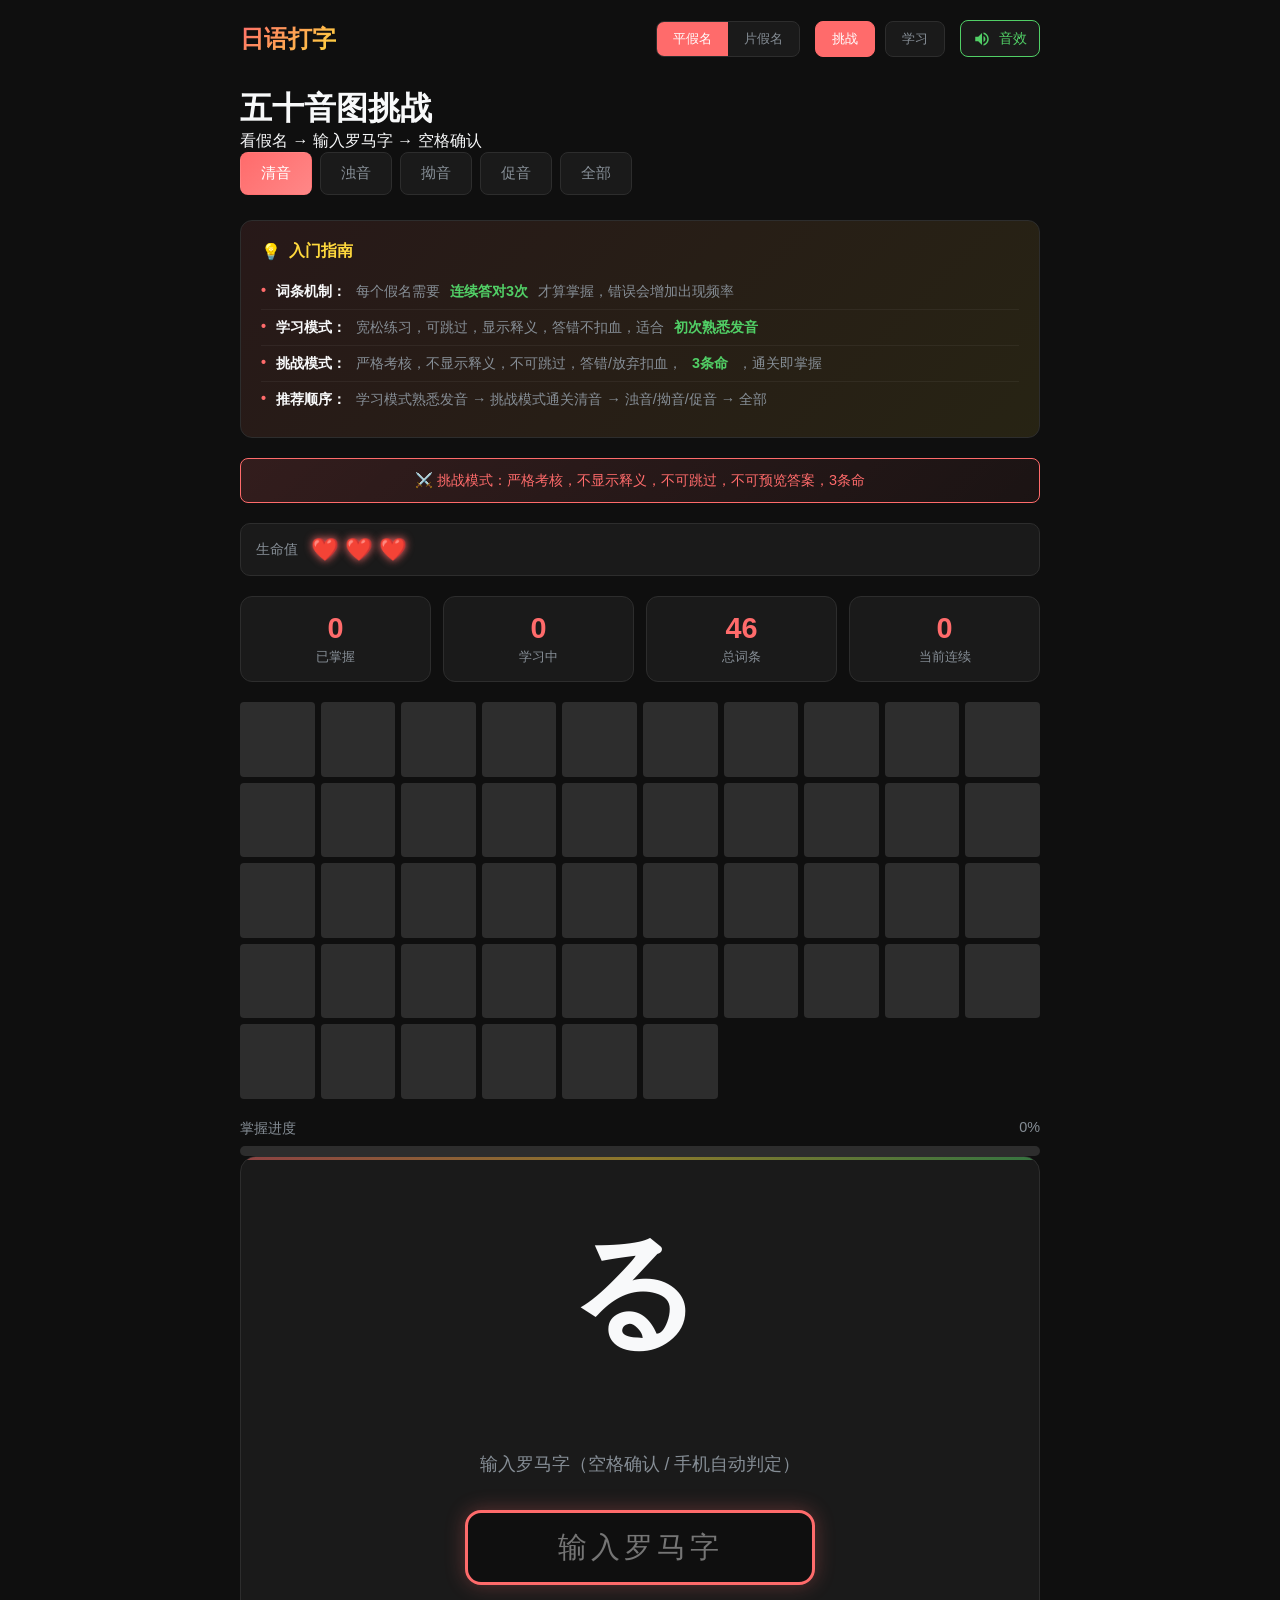
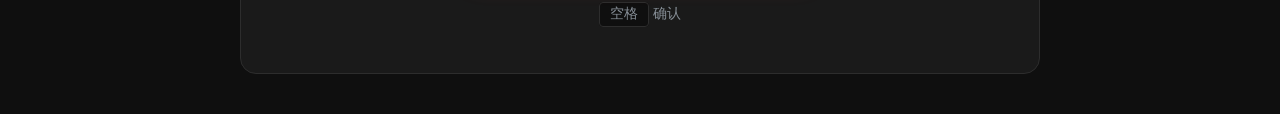
==== commit 138a6971: "feat: 移动端输入优化，自动判定" ====
--- a/index.html
+++ b/index.html
@@ -636,20 +636,7 @@
       animation: shake 0.3s ease;
     }
 
-    /* 移动端点击提示 */
-    .mobile-tap-hint {
-      display: none;
-      color: var(--text-dim);
-      font-size: 0.85rem;
-      margin-top: 10px;
-      opacity: 0.7;
-    }
-
-    @media (max-width: 768px) {
-      .mobile-tap-hint {
-        display: block;
-      }
-    }
+
 
     @keyframes inputPulse {
       0% { transform: scale(1); }
@@ -989,7 +976,6 @@
       <div class="hint-text" id="hintText">输入罗马字后按空格确认</div>
       <div class="input-area">
         <input type="text" class="typing-input" id="typingInput" placeholder="输入罗马字" autocomplete="off" autocapitalize="off" autocorrect="off" spellcheck="false" enterkeyhint="go">
-        <div class="mobile-tap-hint">💡 输入完自动判定</div>
       </div>
       <div class="tip" id="tipText">
         <kbd>空格</kbd> 确认
@@ -1501,9 +1487,9 @@
       // 更新快捷键提示
       const tipText = document.getElementById('tipText');
       if (mode === 'learn') {
-        tipText.innerHTML = '<kbd>空格</kbd> 确认 &nbsp;|&nbsp; <kbd>Tab</kbd> 显示答案 &nbsp;|&nbsp; <kbd>Enter</kbd> 跳过 &nbsp;|&nbsp; 📱输入完自动判定';
+        tipText.innerHTML = '<kbd>空格</kbd> 确认 &nbsp;|&nbsp; <kbd>Tab</kbd> 显示答案 &nbsp;|&nbsp; <kbd>Enter</kbd> 跳过';
       } else {
-        tipText.innerHTML = '<kbd>空格</kbd> 确认 &nbsp;|&nbsp; 📱输入完自动判定';
+        tipText.innerHTML = '<kbd>空格</kbd> 确认';
       }
       
       // 重置血量
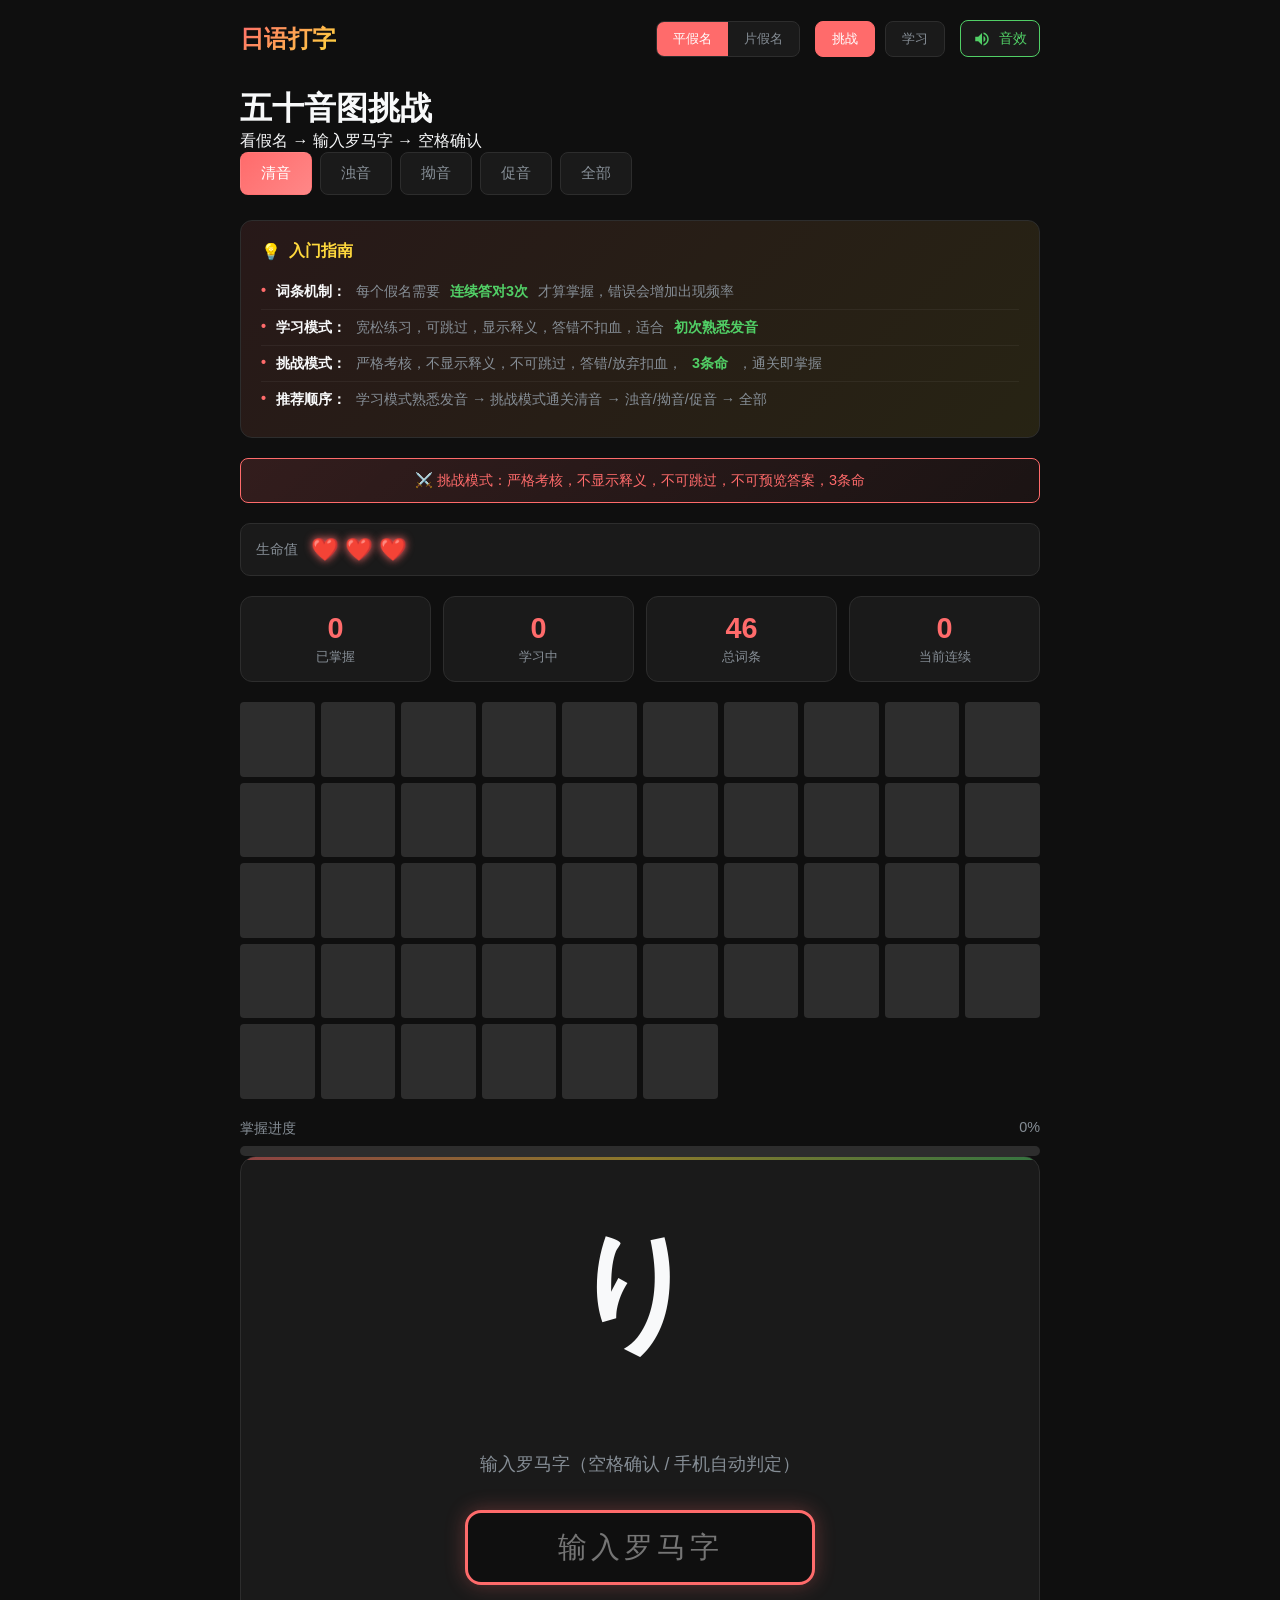
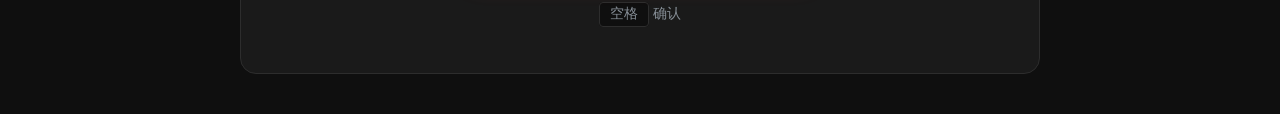
==== commit 56d2f3bf: "feat: 添加小马头像图片到失败弹窗" ====
--- a/index.html
+++ b/index.html
@@ -985,7 +985,9 @@
     <!-- 失败弹窗 -->
     <div class="fail-overlay" id="failOverlay">
       <div class="fail-modal">
-        <div class="fail-avatar">🐴</div>
+        <div class="fail-avatar">
+          <img src="avatar.png" alt="小马" style="width: 100%; height: 100%; object-fit: cover; border-radius: 50%;">
+        </div>
         <div class="fail-title">菜就多练</div>
         <div class="fail-subtitle">—— 小马</div>
         <div class="fail-stats">
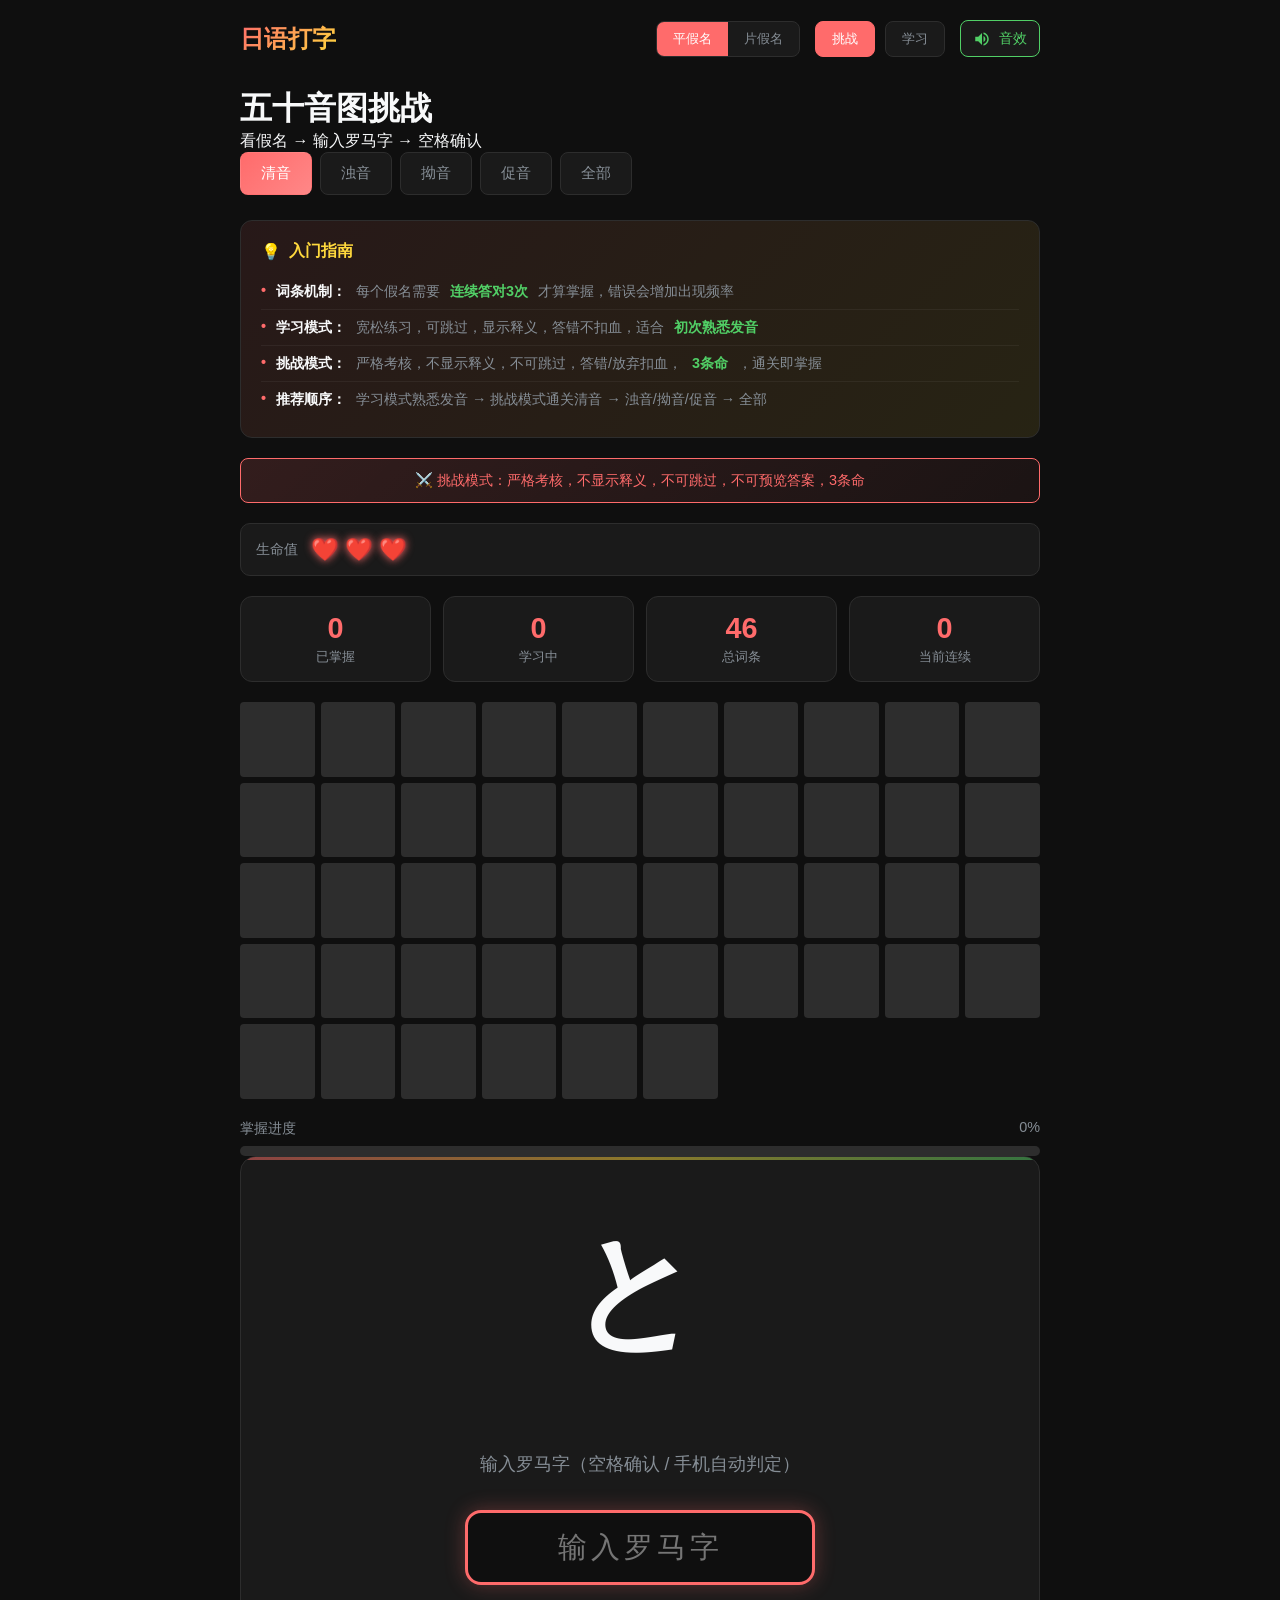
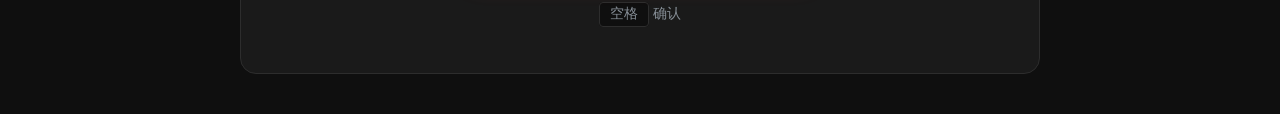
==== commit 3063db5c: "fix: 桌面端禁用自动判定，仅空格确认" ====
--- a/index.html
+++ b/index.html
@@ -1616,9 +1616,12 @@
       }
     });
 
-    // 移动端输入事件 - 输入完整后自动提交
+    // 检测是否为触摸设备
+    const isTouchDevice = window.matchMedia('(pointer: coarse)').matches;
+
+    // 移动端输入事件 - 输入完整后自动提交（仅触摸设备生效）
     typingInput.addEventListener('input', function(e) {
-      if (isComplete || !currentItem) return;
+      if (isComplete || !currentItem || !isTouchDevice) return;
 
       const input = typingInput.value.trim();
 
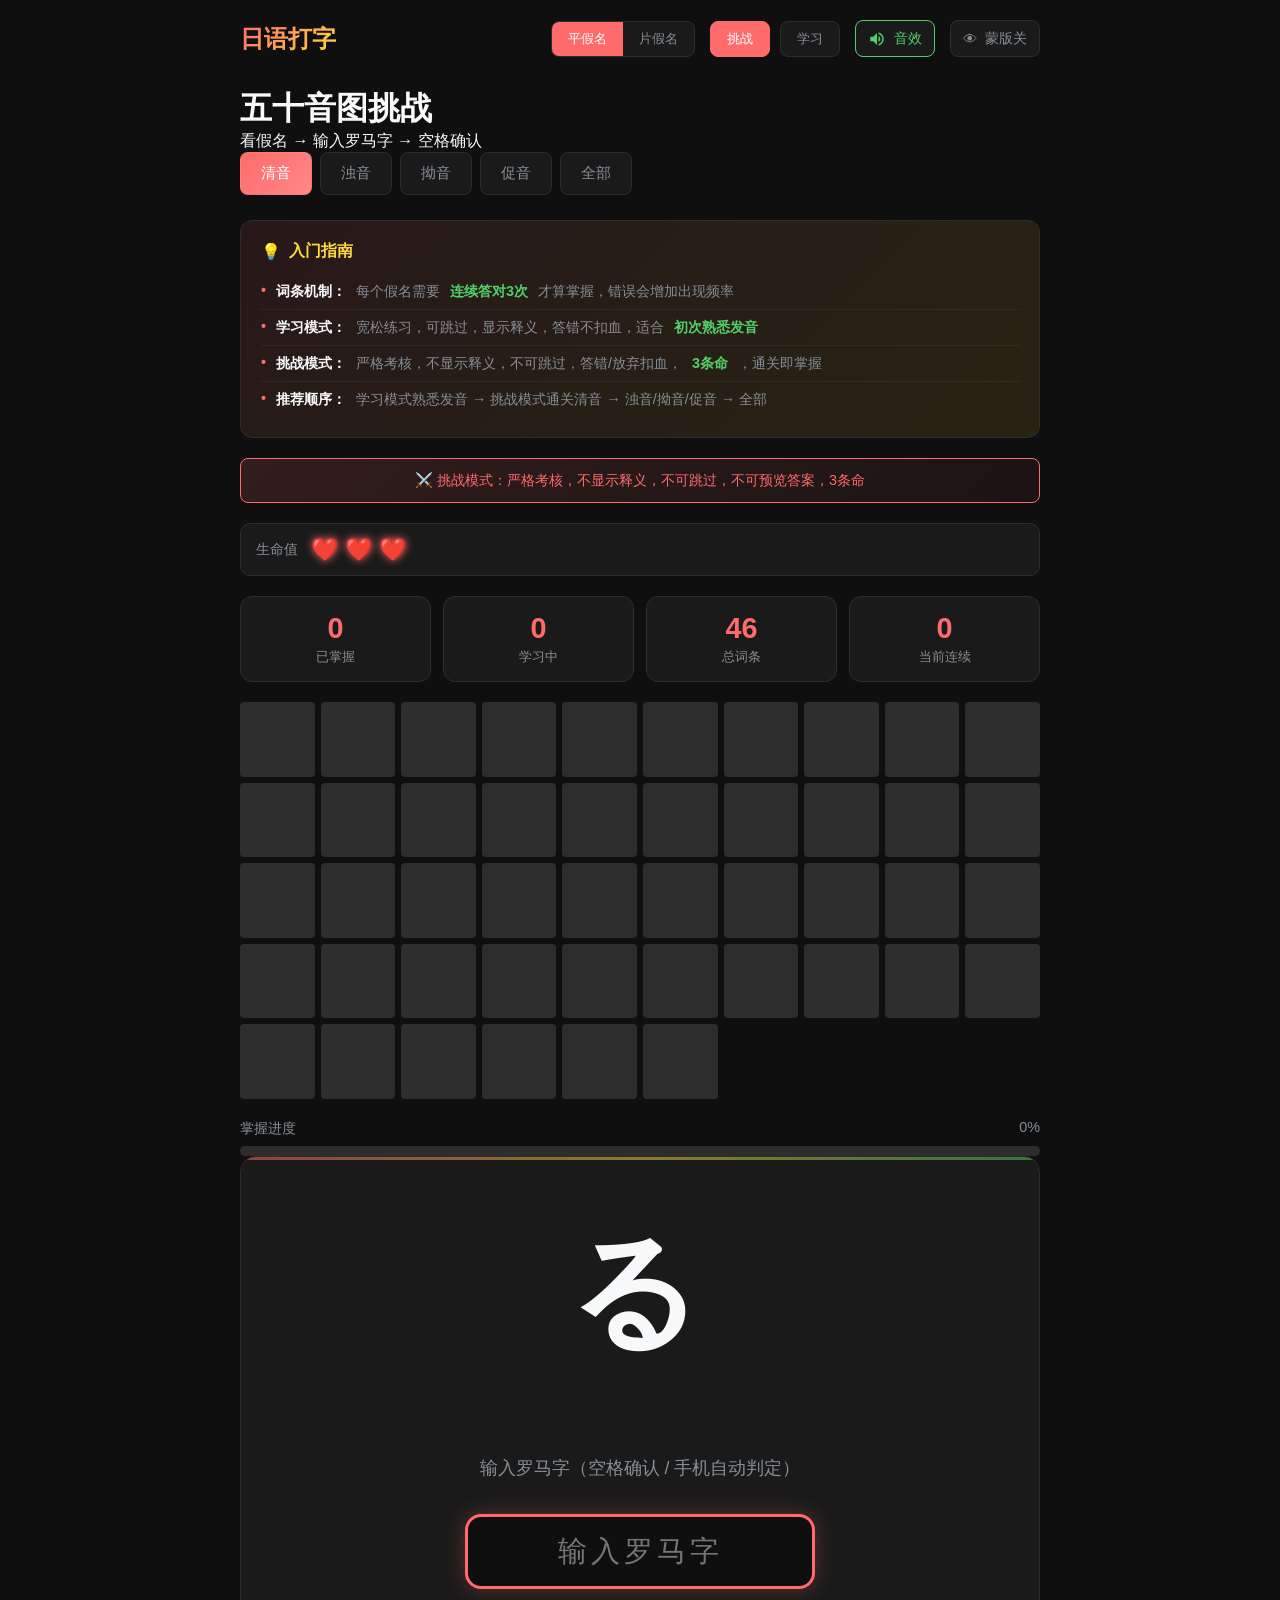
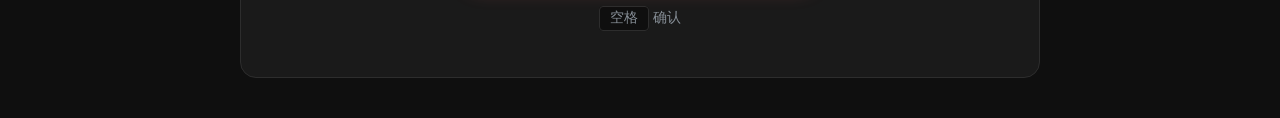
==== commit 1580ade6: "feat: 学习模式添加蒙版模糊开关" ====
--- a/index.html
+++ b/index.html
@@ -571,10 +571,64 @@
       min-height: 32px;
       opacity: 0;
       transition: opacity 0.3s ease;
+      position: relative;
+      display: inline-block;
+      cursor: default;
     }
 
     .meaning-display.show {
       opacity: 1;
+    }
+
+    /* 蒙版模糊效果 */
+    .meaning-display.blur-mask {
+      opacity: 1;
+      filter: blur(6px);
+      cursor: pointer;
+      user-select: none;
+      transition: filter 0.3s ease, opacity 0.3s ease;
+    }
+
+    .meaning-display.blur-mask::after {
+      content: '👁 点击/Tab 显示';
+      position: absolute;
+      left: 50%;
+      top: 50%;
+      transform: translate(-50%, -50%);
+      font-size: 0.75rem;
+      color: var(--text-dim);
+      white-space: nowrap;
+      filter: blur(0);
+      pointer-events: none;
+    }
+
+    .meaning-display.blur-mask.revealed {
+      filter: blur(0);
+      cursor: default;
+    }
+
+    .meaning-display.blur-mask.revealed::after {
+      display: none;
+    }
+
+    /* 蒙版开关按钮 */
+    .blur-toggle {
+      display: flex;
+      align-items: center;
+      gap: 8px;
+      color: var(--text-dim);
+      font-size: 0.9rem;
+      cursor: pointer;
+      padding: 8px 12px;
+      background: var(--card-bg);
+      border-radius: 8px;
+      border: 1px solid var(--border);
+      transition: all 0.2s;
+    }
+
+    .blur-toggle.active {
+      color: var(--warning);
+      border-color: var(--warning);
     }
 
     .hint-text {
@@ -882,6 +936,11 @@
             <path d="M3 9v6h4l5 5V4L7 9H3zm13.5 3c0-1.77-1.02-3.29-2.5-4.03v8.05c1.48-.73 2.5-2.25 2.5-4.02zM14 3.23v2.06c2.89.86 5 3.54 5 6.71s-2.11 5.85-5 6.71v2.06c4.01-.91 7-4.49 7-8.77s-2.99-7.86-7-8.77z"/>
           </svg>
           <span>音效</span>
+        </div>
+        <!-- 蒙版开关 -->
+        <div class="blur-toggle" id="blurToggle" onclick="toggleBlurMask()">
+          <span>👁</span>
+          <span id="blurToggleText">蒙版关</span>
         </div>
       </div>
     </div>
@@ -1126,6 +1185,34 @@
       }
     }
 
+    // ========== 蒙版系统 ==========
+    let blurMaskEnabled = false; // 蒙版模糊开关
+
+    // 切换蒙版开关
+    function toggleBlurMask() {
+      blurMaskEnabled = !blurMaskEnabled;
+      const toggle = document.getElementById('blurToggle');
+      const toggleText = document.getElementById('blurToggleText');
+      if (blurMaskEnabled) {
+        toggle.classList.add('active');
+        toggleText.textContent = '蒙版开';
+      } else {
+        toggle.classList.remove('active');
+        toggleText.textContent = '蒙版关';
+        // 关闭时移除现有蒙版效果
+        meaningDisplay.classList.remove('blur-mask', 'revealed');
+      }
+    }
+
+    // 揭示蒙版（不显示答案，只解除模糊）
+    function revealBlurMask() {
+      if (meaningDisplay.classList.contains('blur-mask') && !meaningDisplay.classList.contains('revealed')) {
+        meaningDisplay.classList.add('revealed');
+        return true; // 表示本次是揭示蒙版操作
+      }
+      return false;
+    }
+
     // ========== 数据 ==========
     // 平假名数据
     const seionData = {
@@ -1420,10 +1507,18 @@
       // 学习模式：开始就显示意思；挑战模式：隐藏意思
       if (currentMode === 'learn') {
         meaningDisplay.textContent = currentItem.meaning;
-        meaningDisplay.classList.add('show');
+        if (blurMaskEnabled) {
+          // 蒙版开启：显示内容但模糊
+          meaningDisplay.classList.remove('revealed');
+          meaningDisplay.classList.add('show', 'blur-mask');
+        } else {
+          // 蒙版关闭：直接显示
+          meaningDisplay.classList.remove('blur-mask', 'revealed');
+          meaningDisplay.classList.add('show');
+        }
       } else {
         meaningDisplay.textContent = '';
-        meaningDisplay.classList.remove('show');
+        meaningDisplay.classList.remove('show', 'blur-mask', 'revealed');
       }
       
       hintText.textContent = '输入罗马字（空格确认 / 手机自动判定）';
@@ -1591,11 +1686,14 @@
         submitAnswer();
       }
 
-      // Tab键：显示答案（仅学习模式）
+      // Tab键：揭示蒙版 / 显示答案（仅学习模式）
       if (e.key === 'Tab') {
         e.preventDefault();
         if (currentMode === 'learn') {
-          showAnswer();
+          // 如果蒙版还没揭示，先揭示蒙版
+          if (!revealBlurMask()) {
+            showAnswer();
+          }
         } else {
           // 挑战模式按Tab视为放弃当前题，扣血
           loseHealth();
@@ -1637,6 +1735,13 @@
     // 移动端：点击输入框时重新聚焦
     typingInput.addEventListener('click', function() {
       this.focus();
+    });
+
+    // 点击释义区域：揭示蒙版
+    meaningDisplay.addEventListener('click', function() {
+      if (currentMode === 'learn') {
+        revealBlurMask();
+      }
     });
 
     // 移动端：点击假名区域激活输入
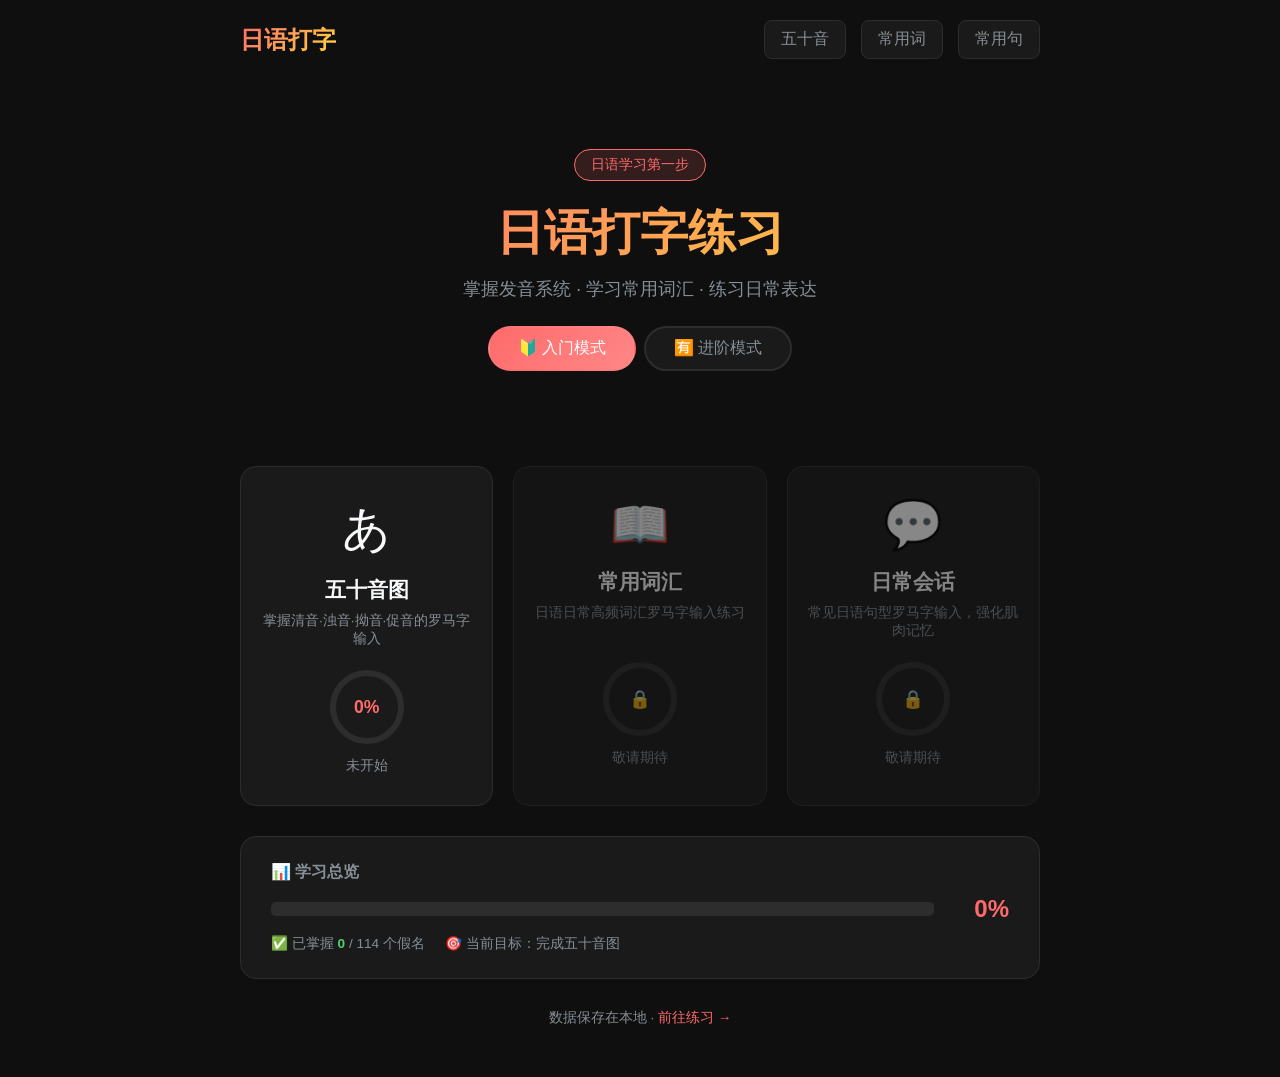
==== commit 66ec466f: "重构：多页面架构 + localStorage进度持久化 - 抽取公共CSS到 css/style.css - 添加 js/storage.js localStorage封装 - 新增 index.h" ====
--- a/index.html
+++ b/index.html
@@ -3,913 +3,239 @@
 <head>
   <meta charset="UTF-8">
   <meta name="viewport" content="width=device-width, initial-scale=1.0">
-  <title>日语打字练习 - 五十音图挑战</title>
+  <title>日语打字练习</title>
+  <link rel="stylesheet" href="css/style.css">
   <style>
-    * {
-      margin: 0;
-      padding: 0;
-      box-sizing: border-box;
-    }
-
-    :root {
-      --primary: #ff6b6b;
-      --success: #51cf66;
-      --warning: #ffd93d;
-      --bg: #0f0f0f;
-      --card-bg: #1a1a1a;
-      --text: #f8f9fa;
-      --text-dim: #868e96;
-      --border: #2d2d2d;
-    }
-
-    body {
-      font-family: -apple-system, BlinkMacSystemFont, 'Segoe UI', sans-serif;
-      background: var(--bg);
-      color: var(--text);
-      min-height: 100vh;
-      padding: 20px;
-      overflow-x: hidden;
-    }
-
-    .container {
-      max-width: 800px;
-      margin: 0 auto;
-    }
-
-    /* 顶部导航 */
-    .nav {
-      display: flex;
-      justify-content: space-between;
-      align-items: center;
-      margin-bottom: 30px;
-      flex-wrap: wrap;
-      gap: 15px;
-    }
-
-    .logo {
-      font-size: 1.5rem;
+    /* ===== 主页额外样式 ===== */
+
+    /* Hero 区域 */
+    .hero {
+      text-align: center;
+      padding: 60px 20px 40px;
+    }
+
+    .hero-badge {
+      display: inline-block;
+      padding: 6px 16px;
+      background: rgba(255, 107, 107, 0.15);
+      border: 1px solid var(--primary);
+      border-radius: 20px;
+      color: var(--primary);
+      font-size: 0.85rem;
+      margin-bottom: 20px;
+    }
+
+    .hero h1 {
+      font-size: 3rem;
       font-weight: bold;
+      margin-bottom: 12px;
       background: linear-gradient(135deg, var(--primary), var(--warning));
       -webkit-background-clip: text;
       -webkit-text-fill-color: transparent;
       background-clip: text;
     }
 
-    .nav-controls {
-      display: flex;
-      gap: 15px;
-      align-items: center;
-      flex-wrap: wrap;
-    }
-
-    /* 平假名/片假名切换 */
-    .kana-toggle {
-      display: flex;
-      background: var(--card-bg);
-      border-radius: 8px;
-      overflow: hidden;
-      border: 1px solid var(--border);
-    }
-
-    .kana-toggle-btn {
-      padding: 8px 16px;
-      background: transparent;
-      border: none;
-      color: var(--text-dim);
-      cursor: pointer;
-      transition: all 0.2s;
-    }
-
-    .kana-toggle-btn.active {
-      background: var(--primary);
-      color: white;
-    }
-
-    /* 模式切换 */
-    .mode-switch {
-      display: flex;
-      gap: 10px;
-    }
-
-    .mode-btn {
-      padding: 8px 16px;
-      background: var(--card-bg);
-      border: 1px solid var(--border);
-      border-radius: 8px;
-      color: var(--text-dim);
-      cursor: pointer;
-      transition: all 0.2s;
-    }
-
-    .mode-btn.active {
-      background: var(--primary);
-      color: white;
-      border-color: var(--primary);
-    }
-
-    /* 阶段选项卡 */
-    .stage-tabs {
+    .hero p {
+      color: var(--text-dim);
+      font-size: 1.1rem;
+      margin-bottom: 8px;
+    }
+
+    /* 全局模式切换 */
+    .global-mode {
       display: flex;
       gap: 8px;
-      margin-bottom: 25px;
-      flex-wrap: wrap;
-    }
-
-    .stage-tab {
-      padding: 10px 20px;
+      justify-content: center;
+      margin: 25px 0;
+    }
+
+    .global-mode-btn {
+      padding: 10px 28px;
+      border-radius: 30px;
+      font-size: 1rem;
+      cursor: pointer;
+      border: 2px solid var(--border);
       background: var(--card-bg);
-      border: 1px solid var(--border);
-      border-radius: 8px;
-      color: var(--text-dim);
-      cursor: pointer;
+      color: var(--text-dim);
       transition: all 0.2s;
-      font-size: 0.95rem;
-    }
-
-    .stage-tab:hover {
+      font-weight: 500;
+    }
+
+    .global-mode-btn:hover {
       border-color: var(--primary);
-    }
-
-    .stage-tab.active {
+      color: var(--text);
+    }
+
+    .global-mode-btn.active {
       background: linear-gradient(135deg, var(--primary), #ff8787);
       color: white;
       border-color: transparent;
     }
 
-    /* 学习模式提示 */
-    .learn-mode-hint {
-      background: var(--card-bg);
-      border: 1px dashed var(--border);
-      padding: 12px 15px;
-      border-radius: 8px;
-      margin-bottom: 20px;
-      text-align: center;
-      color: var(--text-dim);
-      font-size: 0.9rem;
-    }
-
-    /* Tips说明 */
-    .tips-box {
-      background: linear-gradient(135deg, rgba(255,107,107,0.1), rgba(255,217,61,0.1));
-      border: 1px solid var(--border);
-      border-radius: 12px;
-      padding: 20px;
-      margin-bottom: 20px;
-    }
-
-    .tips-box h3 {
-      font-size: 1rem;
-      color: var(--warning);
-      margin-bottom: 12px;
-      display: flex;
-      align-items: center;
-      gap: 8px;
-    }
-
-    .tips-box h3::before {
-      content: '💡';
-    }
-
-    .tips-list {
-      list-style: none;
-      padding: 0;
-      margin: 0;
-    }
-
-    .tips-list li {
-      padding: 8px 0;
-      color: var(--text-dim);
-      font-size: 0.9rem;
-      border-bottom: 1px solid rgba(255,255,255,0.05);
-      display: flex;
-      align-items: flex-start;
-      gap: 10px;
-    }
-
-    .tips-list li:last-child {
-      border-bottom: none;
-    }
-
-    .tips-list li::before {
-      content: '•';
-      color: var(--primary);
-      font-weight: bold;
-    }
-
-    .tips-list strong {
-      color: var(--text);
-    }
-
-    .tips-highlight {
-      color: var(--success);
-      font-weight: bold;
-    }
-
-    /* 血量系统 */
-    .health-bar {
-      display: flex;
-      gap: 8px;
-      align-items: center;
-      margin-bottom: 20px;
-      padding: 12px 15px;
-      background: var(--card-bg);
-      border-radius: 10px;
-      border: 1px solid var(--border);
-    }
-
-    .health-label {
-      font-size: 0.9rem;
-      color: var(--text-dim);
-      margin-right: 5px;
-    }
-
-    .health-hearts {
-      display: flex;
-      gap: 6px;
-    }
-
-    .heart {
-      font-size: 1.4rem;
-      transition: all 0.3s ease;
-    }
-
-    .heart.full {
-      filter: drop-shadow(0 0 4px #ff6b6b);
-    }
-
-    .heart.empty {
-      opacity: 0.3;
-      filter: grayscale(1);
-    }
-
-    .heart.losing {
-      animation: loseHeart 0.5s ease-out;
-    }
-
-    @keyframes loseHeart {
-      0% { transform: scale(1); opacity: 1; }
-      50% { transform: scale(1.3); opacity: 0.5; }
-      100% { transform: scale(0.8); opacity: 0.3; filter: grayscale(1); }
-    }
-
-    /* 失败弹窗 */
-    .fail-overlay {
-      position: fixed;
-      top: 0;
-      left: 0;
-      width: 100%;
-      height: 100%;
-      background: rgba(0, 0, 0, 0.85);
-      display: flex;
-      justify-content: center;
-      align-items: center;
-      z-index: 1000;
-      opacity: 0;
-      visibility: hidden;
-      transition: all 0.3s ease;
-    }
-
-    .fail-overlay.show {
-      opacity: 1;
-      visibility: visible;
-    }
-
-    .fail-modal {
-      background: var(--card-bg);
-      border: 2px solid var(--primary);
-      border-radius: 20px;
-      padding: 40px 50px;
-      text-align: center;
-      transform: scale(0.8);
-      transition: transform 0.3s ease;
-    }
-
-    .fail-overlay.show .fail-modal {
-      transform: scale(1);
-      animation: shake 0.5s ease;
-    }
-
-    @keyframes shake {
-      0%, 100% { transform: translateX(0); }
-      20% { transform: translateX(-10px); }
-      40% { transform: translateX(10px); }
-      60% { transform: translateX(-10px); }
-      80% { transform: translateX(10px); }
-    }
-
-    .fail-avatar {
-      width: 100px;
-      height: 100px;
-      border-radius: 50%;
-      margin: 0 auto 20px;
-      overflow: hidden;
-      border: 3px solid var(--primary);
-      background: linear-gradient(135deg, var(--primary), var(--warning));
-      display: flex;
-      justify-content: center;
-      align-items: center;
-      font-size: 50px;
-    }
-
-    .fail-title {
-      font-size: 1.8rem;
-      color: var(--primary);
-      margin-bottom: 10px;
-      font-weight: bold;
-    }
-
-    .fail-subtitle {
-      color: var(--text-dim);
-      margin-bottom: 25px;
-      font-size: 1rem;
-    }
-
-    .fail-stats {
-      display: flex;
-      justify-content: center;
-      gap: 30px;
-      margin-bottom: 25px;
-    }
-
-    .fail-stat {
-      text-align: center;
-    }
-
-    .fail-stat .value {
-      font-size: 1.5rem;
-      font-weight: bold;
-      color: var(--warning);
-    }
-
-    .fail-stat .label {
-      font-size: 0.85rem;
-      color: var(--text-dim);
-    }
-
-    .fail-buttons {
-      display: flex;
-      gap: 15px;
-      justify-content: center;
-    }
-
-    .fail-btn {
-      padding: 12px 25px;
-      border-radius: 10px;
-      font-size: 1rem;
-      cursor: pointer;
-      border: none;
-      transition: all 0.2s;
-    }
-
-    .fail-btn.primary {
-      background: var(--primary);
-      color: white;
-    }
-
-    .fail-btn.secondary {
+    /* 模块卡片网格 */
+    .modules-grid {
+      display: grid;
+      grid-template-columns: repeat(3, 1fr);
+      gap: 20px;
+      margin: 30px 0;
+    }
+
+    .module-card {
       background: var(--card-bg);
       border: 1px solid var(--border);
-      color: var(--text-dim);
-    }
-
-    .fail-btn:hover {
-      transform: translateY(-2px);
-      box-shadow: 0 5px 15px rgba(255, 107, 107, 0.3);
-    }
-
-    /* 挑战模式提示 */
-    .challenge-hint {
-      background: linear-gradient(135deg, rgba(255,107,107,0.15), rgba(255,107,107,0.05));
-      border: 1px solid var(--primary);
-      padding: 12px 15px;
-      border-radius: 8px;
-      margin-bottom: 20px;
+      border-radius: 16px;
+      padding: 30px 20px;
       text-align: center;
-      color: var(--primary);
-      font-size: 0.9rem;
-      display: flex;
-      align-items: center;
-      justify-content: center;
-      gap: 8px;
-    }
-
-    /* 统计面板 */
-    .stats {
-      display: grid;
-      grid-template-columns: repeat(4, 1fr);
-      gap: 12px;
-      margin-bottom: 20px;
-    }
-
-    .stat-item {
-      background: var(--card-bg);
-      padding: 15px 10px;
-      border-radius: 12px;
-      text-align: center;
-      border: 1px solid var(--border);
-    }
-
-    .stat-value {
-      font-size: 1.8rem;
+      cursor: pointer;
+      transition: all 0.3s ease;
+      position: relative;
+      overflow: hidden;
+      display: block;
+    }
+
+    .module-card::before {
+      content: '';
+      position: absolute;
+      top: 0; left: 0; right: 0;
+      height: 3px;
+      background: linear-gradient(90deg, var(--primary), var(--warning));
+      opacity: 0;
+      transition: opacity 0.3s;
+    }
+
+    .module-card:hover {
+      transform: translateY(-4px);
+      border-color: var(--primary);
+      box-shadow: 0 10px 30px rgba(255, 107, 107, 0.15);
+    }
+
+    .module-card:hover::before {
+      opacity: 1;
+    }
+
+    .module-card.locked {
+      cursor: not-allowed;
+      opacity: 0.5;
+    }
+
+    .module-card.locked:hover {
+      transform: none;
+      border-color: var(--border);
+      box-shadow: none;
+    }
+
+    .module-icon {
+      font-size: 3rem;
+      margin-bottom: 15px;
+      display: block;
+    }
+
+    .module-name {
+      font-size: 1.3rem;
       font-weight: bold;
-      color: var(--primary);
-    }
-
-    .stat-label {
-      color: var(--text-dim);
-      font-size: 0.8rem;
-      margin-top: 4px;
-    }
-
-    /* 词条进度点 */
-    .progress-grid {
-      display: grid;
-      grid-template-columns: repeat(10, 1fr);
-      gap: 6px;
-      margin-bottom: 20px;
-    }
-
-    .progress-dot {
-      aspect-ratio: 1;
-      border-radius: 4px;
-      background: var(--border);
-      transition: all 0.3s ease;
-    }
-
-    .progress-dot.mastered {
-      background: var(--success);
-      box-shadow: 0 0 8px var(--success);
-    }
-
-    .progress-dot.learning {
-      background: var(--warning);
-    }
-
-    .progress-dot.wrong {
-      background: var(--primary);
-    }
-
-    /* 连击提示 */
-    .combo-overlay {
-      position: fixed;
+      margin-bottom: 8px;
+      color: var(--text);
+    }
+
+    .module-desc {
+      font-size: 0.85rem;
+      color: var(--text-dim);
+      margin-bottom: 15px;
+      min-height: 40px;
+    }
+
+    .module-progress-ring {
+      width: 80px;
+      height: 80px;
+      margin: 0 auto 10px;
+      position: relative;
+    }
+
+    .module-progress-ring svg {
+      transform: rotate(-90deg);
+    }
+
+    .module-progress-ring circle {
+      fill: none;
+      stroke-width: 6;
+    }
+
+    .module-progress-ring .bg {
+      stroke: var(--border);
+    }
+
+    .module-progress-ring .fill {
+      stroke: var(--primary);
+      stroke-linecap: round;
+      transition: stroke-dashoffset 0.5s ease;
+    }
+
+    .module-progress-text {
+      position: absolute;
       top: 50%;
       left: 50%;
       transform: translate(-50%, -50%);
-      font-size: 5rem;
+      font-size: 1.1rem;
       font-weight: bold;
+      color: var(--primary);
+    }
+
+    .module-status {
+      font-size: 0.85rem;
+      color: var(--text-dim);
+    }
+
+    .module-status.done {
       color: var(--success);
-      text-shadow: 0 0 30px var(--success), 0 0 60px var(--success);
-      pointer-events: none;
-      opacity: 0;
-      z-index: 100;
-    }
-
-    .combo-overlay.show {
-      animation: comboPopup 0.8s ease-out forwards;
-    }
-
-    @keyframes comboPopup {
-      0% {
-        opacity: 0;
-        transform: translate(-50%, -50%) scale(0.5);
-      }
-      20% {
-        opacity: 1;
-        transform: translate(-50%, -50%) scale(1.2);
-      }
-      40% {
-        transform: translate(-50%, -50%) scale(1);
-      }
-      100% {
-        opacity: 0;
-        transform: translate(-50%, -60%) scale(0.8);
-      }
-    }
-
-    /* 正确提示 */
-    .correct-popup {
-      position: fixed;
-      top: 40%;
-      left: 50%;
-      transform: translate(-50%, -50%);
-      font-size: 2.5rem;
-      color: var(--success);
-      pointer-events: none;
-      opacity: 0;
-      z-index: 99;
-    }
-
-    .correct-popup.show {
-      animation: correctPop 0.5s ease-out forwards;
-    }
-
-    @keyframes correctPop {
-      0% {
-        opacity: 0;
-        transform: translate(-50%, -50%) scale(0.5);
-      }
-      30% {
-        opacity: 1;
-        transform: translate(-50%, -50%) scale(1.1);
-      }
-      100% {
-        opacity: 0;
-        transform: translate(-50%, -70%) scale(0.8);
-      }
-    }
-
-    /* 练习区域 */
-    .practice-area {
+    }
+
+    /* 总体进度 */
+    .overall-progress {
       background: var(--card-bg);
+      border: 1px solid var(--border);
       border-radius: 16px;
-      padding: 50px 40px;
-      text-align: center;
-      margin-bottom: 20px;
-      border: 1px solid var(--border);
-      position: relative;
-      overflow: hidden;
-    }
-
-    .practice-area::before {
-      content: '';
-      position: absolute;
-      top: 0;
-      left: 0;
-      right: 0;
-      height: 3px;
-      background: linear-gradient(90deg, var(--primary), var(--warning), var(--success));
-      opacity: 0.5;
-    }
-
-    .kana-display {
-      font-size: 8rem;
-      font-weight: bold;
-      color: var(--text);
-      margin-bottom: 15px;
-      letter-spacing: 12px;
-      min-height: 140px;
+      padding: 25px 30px;
+      margin-top: 30px;
+    }
+
+    .overall-progress h3 {
+      font-size: 1rem;
+      color: var(--text-dim);
+      margin-bottom: 12px;
+    }
+
+    .overall-bar {
       display: flex;
       align-items: center;
-      justify-content: center;
-      transition: all 0.15s ease;
-    }
-
-    .kana-display.pop {
-      animation: kanaPop 0.2s ease;
-    }
-
-    @keyframes kanaPop {
-      0% { transform: scale(1); }
-      50% { transform: scale(1.1); }
-      100% { transform: scale(1); }
-    }
-
-    .meaning-display {
-      font-size: 1.3rem;
-      color: var(--text-dim);
-      margin-bottom: 25px;
-      min-height: 32px;
-      opacity: 0;
-      transition: opacity 0.3s ease;
-      position: relative;
-      display: inline-block;
-      cursor: default;
-    }
-
-    .meaning-display.show {
-      opacity: 1;
-    }
-
-    /* 蒙版模糊效果 */
-    .meaning-display.blur-mask {
-      opacity: 1;
-      filter: blur(6px);
-      cursor: pointer;
-      user-select: none;
-      transition: filter 0.3s ease, opacity 0.3s ease;
-    }
-
-    .meaning-display.blur-mask::after {
-      content: '👁 点击/Tab 显示';
-      position: absolute;
-      left: 50%;
-      top: 50%;
-      transform: translate(-50%, -50%);
-      font-size: 0.75rem;
-      color: var(--text-dim);
-      white-space: nowrap;
-      filter: blur(0);
-      pointer-events: none;
-    }
-
-    .meaning-display.blur-mask.revealed {
-      filter: blur(0);
-      cursor: default;
-    }
-
-    .meaning-display.blur-mask.revealed::after {
-      display: none;
-    }
-
-    /* 蒙版开关按钮 */
-    .blur-toggle {
-      display: flex;
-      align-items: center;
-      gap: 8px;
-      color: var(--text-dim);
-      font-size: 0.9rem;
-      cursor: pointer;
-      padding: 8px 12px;
-      background: var(--card-bg);
-      border-radius: 8px;
-      border: 1px solid var(--border);
-      transition: all 0.2s;
-    }
-
-    .blur-toggle.active {
-      color: var(--warning);
-      border-color: var(--warning);
-    }
-
-    .hint-text {
-      font-size: 1.1rem;
-      color: var(--text-dim);
-      margin-bottom: 30px;
-      min-height: 28px;
-    }
-
-    .hint-text.correct {
-      color: var(--success);
-      font-weight: bold;
-    }
-
-    .hint-text.wrong {
-      color: var(--primary);
-    }
-
-    /* 输入区域 */
-    .input-area {
-      position: relative;
-      max-width: 350px;
-      margin: 0 auto;
-    }
-
-    .typing-input {
-      width: 100%;
-      padding: 18px 25px;
-      font-size: 1.8rem;
-      background: var(--bg);
-      border: 3px solid var(--border);
-      border-radius: 16px;
-      color: var(--text);
-      text-align: center;
-      outline: none;
-      transition: all 0.2s ease;
-      ime-mode: disabled;
-      letter-spacing: 4px;
-      /* 移动端优化 */
-      -webkit-appearance: none;
-      appearance: none;
-      font-family: inherit;
-      touch-action: manipulation;
-    }
-
-    .typing-input:focus {
-      border-color: var(--primary);
-      box-shadow: 0 0 20px rgba(255, 107, 107, 0.3);
-    }
-
-    .typing-input.correct {
-      border-color: var(--success);
-      box-shadow: 0 0 25px rgba(81, 207, 102, 0.5);
-      animation: inputPulse 0.3s ease;
-    }
-
-    .typing-input.wrong {
-      border-color: var(--primary);
-      animation: shake 0.3s ease;
-    }
-
-
-
-    @keyframes inputPulse {
-      0% { transform: scale(1); }
-      50% { transform: scale(1.02); }
-      100% { transform: scale(1); }
-    }
-
-    @keyframes shake {
-      0%, 100% { transform: translateX(0); }
-      20% { transform: translateX(-10px); }
-      40% { transform: translateX(10px); }
-      60% { transform: translateX(-10px); }
-      80% { transform: translateX(10px); }
-    }
-
-    /* 底部提示 */
-    .tip {
-      margin-top: 20px;
-      color: var(--text-dim);
-      font-size: 0.85rem;
-    }
-
-    .tip kbd {
-      background: var(--bg);
-      padding: 4px 10px;
-      border-radius: 4px;
-      border: 1px solid var(--border);
-      font-family: monospace;
-    }
-
-    /* 底部进度条 */
-    .master-progress {
-      margin-top: 20px;
-    }
-
-    .master-progress-label {
-      display: flex;
-      justify-content: space-between;
-      font-size: 0.9rem;
-      color: var(--text-dim);
-      margin-bottom: 8px;
-    }
-
-    .progress-bar {
-      height: 10px;
-      background: var(--border);
-      border-radius: 5px;
-      overflow: hidden;
-    }
-
-    .progress-fill {
-      height: 100%;
-      background: linear-gradient(90deg, var(--success), var(--warning));
-      transition: width 0.5s cubic-bezier(0.4, 0, 0.2, 1);
-      border-radius: 5px;
-    }
-
-    /* 完成画面 */
-    .complete-screen {
-      display: none;
-      text-align: center;
-      padding: 60px 40px;
-      background: var(--card-bg);
-      border-radius: 20px;
-      border: 1px solid var(--border);
-    }
-
-    .complete-screen.show {
-      display: block;
-      animation: slideUp 0.5s ease;
-    }
-
-    @keyframes slideUp {
-      from {
-        opacity: 0;
-        transform: translateY(30px);
-      }
-      to {
-        opacity: 1;
-        transform: translateY(0);
-      }
-    }
-
-    .complete-icon {
-      font-size: 5rem;
-      margin-bottom: 20px;
-      animation: bounce 1s ease infinite;
-    }
-
-    @keyframes bounce {
-      0%, 100% { transform: translateY(0); }
-      50% { transform: translateY(-15px); }
-    }
-
-    .complete-screen h2 {
-      font-size: 2.5rem;
-      margin-bottom: 15px;
-      background: linear-gradient(135deg, var(--success), var(--warning));
-      -webkit-background-clip: text;
-      -webkit-text-fill-color: transparent;
-      background-clip: text;
-    }
-
-    .complete-stats {
-      display: flex;
-      justify-content: center;
-      gap: 25px;
-      margin-bottom: 35px;
-      flex-wrap: wrap;
-    }
-
-    .complete-stat {
-      text-align: center;
-      background: var(--bg);
-      padding: 25px 35px;
-      border-radius: 16px;
-      border: 1px solid var(--border);
-    }
-
-    .complete-stat .value {
-      font-size: 2.5rem;
+      gap: 15px;
+    }
+
+    .overall-bar .progress-bar {
+      flex: 1;
+    }
+
+    .overall-percent {
+      font-size: 1.5rem;
       font-weight: bold;
       color: var(--primary);
-    }
-
-    .complete-stat .label {
-      color: var(--text-dim);
-      font-size: 0.9rem;
-      margin-top: 6px;
-    }
-
-    .restart-btn {
-      background: linear-gradient(135deg, var(--primary), #ff8787);
-      color: white;
-      border: none;
-      padding: 16px 50px;
-      font-size: 1.2rem;
-      border-radius: 12px;
-      cursor: pointer;
-      transition: all 0.3s ease;
-    }
-
-    .restart-btn:hover {
-      transform: scale(1.05);
-      box-shadow: 0 10px 30px rgba(255, 107, 107, 0.4);
-    }
-
-    /* 音效开关 */
-    .sound-toggle {
-      display: flex;
-      align-items: center;
-      gap: 8px;
-      color: var(--text-dim);
-      font-size: 0.9rem;
-      cursor: pointer;
-      padding: 8px 12px;
-      background: var(--card-bg);
-      border-radius: 8px;
-      border: 1px solid var(--border);
-    }
-
-    .sound-toggle.active {
-      color: var(--success);
-      border-color: var(--success);
-    }
-
-    .sound-toggle svg {
-      width: 18px;
-      height: 18px;
+      min-width: 60px;
+      text-align: right;
+    }
+
+    /* 底部 */
+    .footer {
+      text-align: center;
+      padding: 30px 0;
+      color: var(--text-dim);
+      font-size: 0.85rem;
     }
 
     /* 响应式 */
-    @media (max-width: 600px) {
-      .kana-display {
-        font-size: 5rem;
-      }
-      .progress-grid {
-        grid-template-columns: repeat(8, 1fr);
-      }
-      .stats {
-        grid-template-columns: repeat(2, 1fr);
-      }
-      .stat-value {
-        font-size: 1.5rem;
-      }
-      .nav {
-        flex-direction: column;
-        align-items: flex-start;
-      }
-      .nav-controls {
-        width: 100%;
-        justify-content: space-between;
-      }
-      .combo-overlay {
-        font-size: 3.5rem;
-      }
-      .practice-area {
-        padding: 35px 20px;
-      }
-      /* 移动端输入优化 */
-      .typing-input {
-        font-size: 1.5rem;
-        padding: 16px 20px;
-        /* 防止缩放 */
-        font-size-adjust: 100%;
-      }
-      .input-area {
-        max-width: 100%;
-      }
-      /* 移动端底部固定 */
-      body {
-        padding-bottom: env(safe-area-inset-bottom, 20px);
-      }
-    }
-
-    /* 防止iOS自动放大 */
-    @media screen and (max-width: 768px) {
-      input, textarea, select {
-        font-size: 16px !important;
+    @media (max-width: 700px) {
+      .hero h1 { font-size: 2rem; }
+      .modules-grid {
+        grid-template-columns: 1fr;
+        gap: 15px;
       }
     }
   </style>
@@ -920,938 +246,195 @@
     <div class="nav">
       <div class="logo">日语打字</div>
       <div class="nav-controls">
-        <!-- 平假名/片假名切换 -->
-        <div class="kana-toggle">
-          <button class="kana-toggle-btn active" id="btnHira" onclick="setKanaType('hira')">平假名</button>
-          <button class="kana-toggle-btn" id="btnKata" onclick="setKanaType('kata')">片假名</button>
-        </div>
-        <!-- 模式切换 -->
-        <div class="mode-switch">
-          <button class="mode-btn active" id="modeChallenge" onclick="setMode('challenge')">挑战</button>
-          <button class="mode-btn" id="modeLearn" onclick="setMode('learn')">学习</button>
-        </div>
-        <!-- 音效开关 -->
-        <div class="sound-toggle active" id="soundToggle" onclick="toggleSound()">
-          <svg viewBox="0 0 24 24" fill="currentColor" id="soundIcon">
-            <path d="M3 9v6h4l5 5V4L7 9H3zm13.5 3c0-1.77-1.02-3.29-2.5-4.03v8.05c1.48-.73 2.5-2.25 2.5-4.02zM14 3.23v2.06c2.89.86 5 3.54 5 6.71s-2.11 5.85-5 6.71v2.06c4.01-.91 7-4.49 7-8.77s-2.99-7.86-7-8.77z"/>
+        <a href="kana.html" class="nav-link">五十音</a>
+        <a href="words.html" class="nav-link">常用词</a>
+        <a href="sentences.html" class="nav-link">常用句</a>
+      </div>
+    </div>
+
+    <!-- Hero -->
+    <div class="hero">
+      <span class="hero-badge">日语学习第一步</span>
+      <h1>日语打字练习</h1>
+      <p>掌握发音系统 · 学习常用词汇 · 练习日常表达</p>
+
+      <!-- 全局模式切换 -->
+      <div class="global-mode">
+        <button class="global-mode-btn active" id="btnBeginner" onclick="setGlobalMode('beginner')">
+          🔰 入门模式
+        </button>
+        <button class="global-mode-btn" id="btnAdvanced" onclick="setGlobalMode('advanced')">
+          🈶 进阶模式
+        </button>
+      </div>
+    </div>
+
+    <!-- 模块卡片 -->
+    <div class="modules-grid">
+      <!-- 五十音 -->
+      <a href="kana.html" class="module-card" id="cardKana">
+        <span class="module-icon">あ</span>
+        <div class="module-name">五十音图</div>
+        <div class="module-desc">掌握清音·浊音·拗音·促音的罗马字输入</div>
+        <div class="module-progress-ring" id="ringKana">
+          <svg width="80" height="80" viewBox="0 0 80 80">
+            <circle class="bg" cx="40" cy="40" r="34"/>
+            <circle class="fill" cx="40" cy="40" r="34"
+              stroke-dasharray="213.6"
+              stroke-dashoffset="213.6"
+              id="ringKanaCircle"/>
           </svg>
-          <span>音效</span>
-        </div>
-        <!-- 蒙版开关 -->
-        <div class="blur-toggle" id="blurToggle" onclick="toggleBlurMask()">
-          <span>👁</span>
-          <span id="blurToggleText">蒙版关</span>
-        </div>
+          <span class="module-progress-text" id="textKanaPct">0%</span>
+        </div>
+        <div class="module-status" id="statusKana">未开始</div>
+      </a>
+
+      <!-- 常用词 -->
+      <div class="module-card locked" id="cardWords">
+        <span class="module-icon">📖</span>
+        <div class="module-name">常用词汇</div>
+        <div class="module-desc">日语日常高频词汇罗马字输入练习</div>
+        <div class="module-progress-ring">
+          <svg width="80" height="80" viewBox="0 0 80 80">
+            <circle class="bg" cx="40" cy="40" r="34"/>
+            <circle class="fill" cx="40" cy="40" r="34"
+              stroke-dasharray="213.6"
+              stroke-dashoffset="213.6"/>
+          </svg>
+          <span class="module-progress-text">🔒</span>
+        </div>
+        <div class="module-status">敬请期待</div>
+      </div>
+
+      <!-- 常用句 -->
+      <div class="module-card locked" id="cardSentences">
+        <span class="module-icon">💬</span>
+        <div class="module-name">日常会话</div>
+        <div class="module-desc">常见日语句型罗马字输入，强化肌肉记忆</div>
+        <div class="module-progress-ring">
+          <svg width="80" height="80" viewBox="0 0 80 80">
+            <circle class="bg" cx="40" cy="40" r="34"/>
+            <circle class="fill" cx="40" cy="40" r="34"
+              stroke-dasharray="213.6"
+              stroke-dashoffset="213.6"/>
+          </svg>
+          <span class="module-progress-text">🔒</span>
+        </div>
+        <div class="module-status">敬请期待</div>
       </div>
     </div>
 
-    <header>
-      <h1 id="headerTitle">五十音图挑战</h1>
-      <p id="headerDesc">看假名 → 输入罗马字 → 空格确认</p>
-    </header>
-
-    <!-- 学习阶段选择 -->
-    <div class="stage-tabs">
-      <button class="stage-tab active" data-stage="seion" onclick="switchStage('seion')">清音</button>
-      <button class="stage-tab" data-stage="dakuon" onclick="switchStage('dakuon')">浊音</button>
-      <button class="stage-tab" data-stage="youon" onclick="switchStage('youon')">拗音</button>
-      <button class="stage-tab" data-stage="sokuon" onclick="switchStage('sokuon')">促音</button>
-      <button class="stage-tab" data-stage="all" onclick="switchStage('all')">全部</button>
+    <!-- 总体进度 -->
+    <div class="overall-progress">
+      <h3>📊 学习总览</h3>
+      <div class="overall-bar">
+        <div class="progress-bar" style="height: 14px;">
+          <div class="progress-fill" id="overallFill" style="width: 0%"></div>
+        </div>
+        <span class="overall-percent" id="overallPercent">0%</span>
+      </div>
+      <div style="display: flex; gap: 20px; margin-top: 12px; flex-wrap: wrap;">
+        <div style="color: var(--text-dim); font-size: 0.85rem;">
+          ✅ 已掌握 <span id="statMastered" style="color: var(--success); font-weight: bold;">0</span> / 114 个假名
+        </div>
+        <div style="color: var(--text-dim); font-size: 0.85rem;">
+          🎯 当前目标：完成五十音图
+        </div>
+      </div>
     </div>
 
-    <!-- Tips说明 -->
-    <div class="tips-box">
-      <h3>入门指南</h3>
-      <ul class="tips-list">
-        <li><strong>词条机制：</strong>每个假名需要<span class="tips-highlight">连续答对3次</span>才算掌握，错误会增加出现频率</li>
-        <li><strong>学习模式：</strong>宽松练习，可跳过，显示释义，答错不扣血，适合<span class="tips-highlight">初次熟悉发音</span></li>
-        <li><strong>挑战模式：</strong>严格考核，不显示释义，不可跳过，答错/放弃扣血，<span class="tips-highlight">3条命</span>，通关即掌握</li>
-        <li><strong>推荐顺序：</strong>学习模式熟悉发音 → 挑战模式通关清音 → 浊音/拗音/促音 → 全部</li>
-      </ul>
-    </div>
-
-    <!-- 学习模式提示 -->
-    <div class="learn-mode-hint" id="learnModeHint" style="display: none;">
-      💡 学习模式：宽松练习，可跳过，显示释义，答错不扣血
-    </div>
-
-    <!-- 挑战模式提示 -->
-    <div class="challenge-hint" id="challengeHint" style="display: none;">
-      ⚔️ 挑战模式：严格考核，不显示释义，不可跳过，不可预览答案，3条命
-    </div>
-
-    <!-- 血量显示 -->
-    <div class="health-bar" id="healthBar" style="display: none;">
-      <span class="health-label">生命值</span>
-      <div class="health-hearts" id="healthHearts">
-        <span class="heart full" data-index="1">❤️</span>
-        <span class="heart full" data-index="2">❤️</span>
-        <span class="heart full" data-index="3">❤️</span>
-      </div>
-    </div>
-
-    <!-- 统计面板 -->
-    <div class="stats">
-      <div class="stat-item">
-        <div class="stat-value" id="masteredCount">0</div>
-        <div class="stat-label">已掌握</div>
-      </div>
-      <div class="stat-item">
-        <div class="stat-value" id="learningCount">0</div>
-        <div class="stat-label">学习中</div>
-      </div>
-      <div class="stat-item">
-        <div class="stat-value" id="totalItems">0</div>
-        <div class="stat-label">总词条</div>
-      </div>
-      <div class="stat-item">
-        <div class="stat-value" id="streakCount">0</div>
-        <div class="stat-label">当前连续</div>
-      </div>
-    </div>
-
-    <!-- 词条进度点 -->
-    <div class="progress-grid" id="progressGrid"></div>
-
-    <!-- 连击提示 -->
-    <div class="combo-overlay" id="comboOverlay"></div>
-    <div class="correct-popup" id="correctPopup">✓</div>
-
-    <!-- 进度条 -->
-    <div class="master-progress">
-      <div class="master-progress-label">
-        <span>掌握进度</span>
-        <span id="progressPercent">0%</span>
-      </div>
-      <div class="progress-bar">
-        <div class="progress-fill" id="progressFill" style="width: 0%"></div>
-      </div>
-    </div>
-
-    <!-- 练习区域 -->
-    <div class="practice-area" id="practiceArea">
-      <div class="kana-display" id="kanaDisplay">あ</div>
-      <div class="meaning-display" id="meaningDisplay"></div>
-      <div class="hint-text" id="hintText">输入罗马字后按空格确认</div>
-      <div class="input-area">
-        <input type="text" class="typing-input" id="typingInput" placeholder="输入罗马字" autocomplete="off" autocapitalize="off" autocorrect="off" spellcheck="false" enterkeyhint="go">
-      </div>
-      <div class="tip" id="tipText">
-        <kbd>空格</kbd> 确认
-      </div>
-    </div>
-
-    <!-- 失败弹窗 -->
-    <div class="fail-overlay" id="failOverlay">
-      <div class="fail-modal">
-        <div class="fail-avatar">
-          <img src="avatar.png" alt="小马" style="width: 100%; height: 100%; object-fit: cover; border-radius: 50%;">
-        </div>
-        <div class="fail-title">菜就多练</div>
-        <div class="fail-subtitle">—— 小马</div>
-        <div class="fail-stats">
-          <div class="fail-stat">
-            <div class="value" id="failAttempts">0</div>
-            <div class="label">总尝试</div>
-          </div>
-          <div class="fail-stat">
-            <div class="value" id="failStreak">0</div>
-            <div class="label">最高连续</div>
-          </div>
-        </div>
-        <div class="fail-buttons">
-          <button class="fail-btn secondary" onclick="switchToLearnMode()">去学习模式</button>
-          <button class="fail-btn primary" onclick="restartChallenge()">重新挑战</button>
-        </div>
-      </div>
-    </div>
-
-    <!-- 完成画面 -->
-    <div class="complete-screen" id="completeScreen">
-      <div class="complete-icon">🎉</div>
-      <h2>恭喜通关！</h2>
-      <p style="color: var(--text-dim); margin-bottom: 30px;">你已经掌握所有假名</p>
-      <div class="complete-stats">
-        <div class="complete-stat">
-          <div class="value" id="finalStreak">0</div>
-          <div class="label">最高连续</div>
-        </div>
-        <div class="complete-stat">
-          <div class="value" id="finalAttempts">0</div>
-          <div class="label">总尝试</div>
-        </div>
-        <div class="complete-stat">
-          <div class="value" id="finalTime">0s</div>
-          <div class="label">用时</div>
-        </div>
-      </div>
-      <button class="restart-btn" onclick="restartPractice()">再练一遍</button>
+    <div class="footer">
+      <p>数据保存在本地 · <a href="kana.html" style="color: var(--primary);">前往练习 →</a></p>
     </div>
   </div>
 
+  <script src="js/storage.js"></script>
   <script>
-    // ========== 音效系统 ==========
-    const AudioCtx = window.AudioContext || window.webkitAudioContext;
-    let audioCtx = null;
-    let soundEnabled = true;
-
-    function initAudio() {
-      if (!audioCtx) {
-        audioCtx = new AudioCtx();
+    // ===== 全局模式切换 =====
+    function setGlobalMode(mode) {
+      localStorage.setItem('jtp_global_mode', mode);
+      document.getElementById('btnBeginner').classList.toggle('active', mode === 'beginner');
+      document.getElementById('btnAdvanced').classList.toggle('active', mode === 'advanced');
+    }
+
+    function initGlobalMode() {
+      const mode = localStorage.getItem('jtp_global_mode') || 'beginner';
+      document.getElementById('btnBeginner').classList.toggle('active', mode === 'beginner');
+      document.getElementById('btnAdvanced').classList.toggle('active', mode === 'advanced');
+    }
+
+    // ===== 进度读取与展示 =====
+
+    // 五十音各阶段总词条数（用于计算百分比）
+    const STAGE_TOTALS = {
+      seion: 46,
+      dakuon: 25,
+      youon: 36,
+      sokuon: 7,
+    };
+    const KANA_TOTAL = Object.values(STAGE_TOTALS).reduce((a, b) => a + b, 0); // ≈ 114
+
+    function getStageProgress(stage) {
+      const key = 'jtp_kana_' + stage;
+      try {
+        const raw = localStorage.getItem(key);
+        return raw ? JSON.parse(raw) : {};
+      } catch {
+        return {};
       }
     }
 
-    function playSound(type) {
-      if (!soundEnabled) return;
-      initAudio();
-      
-      const oscillator = audioCtx.createOscillator();
-      const gainNode = audioCtx.createGain();
-      
-      oscillator.connect(gainNode);
-      gainNode.connect(audioCtx.destination);
-      
-      if (type === 'correct') {
-        // 正确音效 - 清脆的上升音
-        oscillator.frequency.setValueAtTime(523, audioCtx.currentTime); // C5
-        oscillator.frequency.setValueAtTime(659, audioCtx.currentTime + 0.1); // E5
-        oscillator.frequency.setValueAtTime(784, audioCtx.currentTime + 0.2); // G5
-        gainNode.gain.setValueAtTime(0.3, audioCtx.currentTime);
-        gainNode.gain.exponentialDecayTo = 0.01;
-        gainNode.gain.setValueAtTime(0.3, audioCtx.currentTime);
-        gainNode.gain.exponentialDecayTo = 0.01;
-        gainNode.gain.linearRampToValueAtTime(0.01, audioCtx.currentTime + 0.3);
-        oscillator.start(audioCtx.currentTime);
-        oscillator.stop(audioCtx.currentTime + 0.3);
-      } else if (type === 'wrong') {
-        // 错误音效 - 低沉的下行音
-        oscillator.frequency.setValueAtTime(200, audioCtx.currentTime);
-        oscillator.frequency.linearRampToValueAtTime(150, audioCtx.currentTime + 0.15);
-        gainNode.gain.setValueAtTime(0.2, audioCtx.currentTime);
-        gainNode.gain.linearRampToValueAtTime(0.01, audioCtx.currentTime + 0.2);
-        oscillator.start(audioCtx.currentTime);
-        oscillator.stop(audioCtx.currentTime + 0.2);
-      } else if (type === 'combo') {
-        // 连击音效 - 欢快的上升音阶
-        const notes = [523, 659, 784, 1047]; // C5, E5, G5, C6
-        notes.forEach((freq, i) => {
-          const osc = audioCtx.createOscillator();
-          const gain = audioCtx.createGain();
-          osc.connect(gain);
-          gain.connect(audioCtx.destination);
-          osc.frequency.value = freq;
-          gain.gain.setValueAtTime(0.2, audioCtx.currentTime + i * 0.08);
-          gain.gain.linearRampToValueAtTime(0.01, audioCtx.currentTime + i * 0.08 + 0.15);
-          osc.start(audioCtx.currentTime + i * 0.08);
-          osc.stop(audioCtx.currentTime + i * 0.08 + 0.15);
-        });
-      } else if (type === 'complete') {
-        // 通关音效 - 胜利旋律
-        const notes = [523, 659, 784, 659, 784, 1047];
-        notes.forEach((freq, i) => {
-          const osc = audioCtx.createOscillator();
-          const gain = audioCtx.createGain();
-          osc.connect(gain);
-          gain.connect(audioCtx.destination);
-          osc.frequency.value = freq;
-          osc.type = 'sine';
-          gain.gain.setValueAtTime(0.25, audioCtx.currentTime + i * 0.12);
-          gain.gain.linearRampToValueAtTime(0.01, audioCtx.currentTime + i * 0.12 + 0.2);
-          osc.start(audioCtx.currentTime + i * 0.12);
-          osc.stop(audioCtx.currentTime + i * 0.12 + 0.25);
-        });
-      } else if (type === 'skip') {
-        // 跳过音效 - 短促提示音
-        oscillator.frequency.value = 400;
-        oscillator.type = 'sine';
-        gainNode.gain.setValueAtTime(0.15, audioCtx.currentTime);
-        gainNode.gain.linearRampToValueAtTime(0.01, audioCtx.currentTime + 0.1);
-        oscillator.start(audioCtx.currentTime);
-        oscillator.stop(audioCtx.currentTime + 0.1);
+    function countMastered(progress) {
+      return Object.values(progress).filter(function(s) { return s.correct >= 3; }).length;
+    }
+
+    function renderKanaProgress() {
+      const seion = getStageProgress('seion');
+      const dakuon = getStageProgress('dakuon');
+      const youon = getStageProgress('youon');
+      const sokuon = getStageProgress('sokuon');
+
+      const mastered =
+        countMastered(seion) +
+        countMastered(dakuon) +
+        countMastered(youon) +
+        countMastered(sokuon);
+
+      const pct = Math.round((mastered / KANA_TOTAL) * 100);
+
+      // 圆环进度
+      const circumference = 2 * Math.PI * 34; // ≈ 213.6
+      const offset = circumference - (pct / 100) * circumference;
+      const circle = document.getElementById('ringKanaCircle');
+      if (circle) {
+        circle.style.strokeDashoffset = offset;
       }
-    }
-
-    function toggleSound() {
-      soundEnabled = !soundEnabled;
-      const toggle = document.getElementById('soundToggle');
-      const icon = document.getElementById('soundIcon');
-      
-      if (soundEnabled) {
-        toggle.classList.add('active');
-        icon.innerHTML = '<path d="M3 9v6h4l5 5V4L7 9H3zm13.5 3c0-1.77-1.02-3.29-2.5-4.03v8.05c1.48-.73 2.5-2.25 2.5-4.02zM14 3.23v2.06c2.89.86 5 3.54 5 6.71s-2.11 5.85-5 6.71v2.06c4.01-.91 7-4.49 7-8.77s-2.99-7.86-7-8.77z"/>';
+
+      // 文字
+      document.getElementById('textKanaPct').textContent = pct + '%';
+
+      // 状态文字
+      var statusEl = document.getElementById('statusKana');
+      if (mastered === 0) {
+        statusEl.textContent = '未开始';
+        statusEl.className = 'module-status';
+      } else if (pct === 100) {
+        statusEl.textContent = '已全部掌握';
+        statusEl.className = 'module-status done';
       } else {
-        toggle.classList.remove('active');
-        icon.innerHTML = '<path d="M16.5 12c0-1.77-1.02-3.29-2.5-4.03v2.21l2.45 2.45c.03-.2.05-.41.05-.63zm2.5 0c0 .94-.2 1.82-.54 2.64l1.51 1.51C20.63 14.91 21 13.5 21 12c0-4.28-2.99-7.86-7-8.77v2.06c2.89.86 5 3.54 5 6.71zM4.27 3L3 4.27 7.73 9H3v6h4l5 5v-6.73l4.25 4.25c-.67.52-1.42.93-2.25 1.18v2.06c1.38-.31 2.63-.95 3.69-1.81L19.73 21 21 19.73l-9-9L4.27 3zM12 4L9.91 6.09 12 8.18V4z"/>';
+        statusEl.textContent = '已掌握 ' + mastered + ' / ' + KANA_TOTAL;
+        statusEl.className = 'module-status';
       }
-    }
-
-    // ========== 蒙版系统 ==========
-    let blurMaskEnabled = false; // 蒙版模糊开关
-
-    // 切换蒙版开关
-    function toggleBlurMask() {
-      blurMaskEnabled = !blurMaskEnabled;
-      const toggle = document.getElementById('blurToggle');
-      const toggleText = document.getElementById('blurToggleText');
-      if (blurMaskEnabled) {
-        toggle.classList.add('active');
-        toggleText.textContent = '蒙版开';
-      } else {
-        toggle.classList.remove('active');
-        toggleText.textContent = '蒙版关';
-        // 关闭时移除现有蒙版效果
-        meaningDisplay.classList.remove('blur-mask', 'revealed');
-      }
-    }
-
-    // 揭示蒙版（不显示答案，只解除模糊）
-    function revealBlurMask() {
-      if (meaningDisplay.classList.contains('blur-mask') && !meaningDisplay.classList.contains('revealed')) {
-        meaningDisplay.classList.add('revealed');
-        return true; // 表示本次是揭示蒙版操作
-      }
-      return false;
-    }
-
-    // ========== 数据 ==========
-    // 平假名数据
-    const seionData = {
-      groups: [
-        { name: "あ行", items: [{ romaji: "a", kana: "あ", meaning: "啊" }, { romaji: "i", kana: "い", meaning: "一" }, { romaji: "u", kana: "う", meaning: "乌" }, { romaji: "e", kana: "え", meaning: "诶" }, { romaji: "o", kana: "お", meaning: "哦" }] },
-        { name: "か行", items: [{ romaji: "ka", kana: "か", meaning: "咖" }, { romaji: "ki", kana: "き", meaning: "key" }, { romaji: "ku", kana: "く", meaning: "库" }, { romaji: "ke", kana: "け", meaning: "开" }, { romaji: "ko", kana: "こ", meaning: "抠" }] },
-        { name: "さ行", items: [{ romaji: "sa", kana: "さ", meaning: "撒" }, { romaji: "shi", kana: "し", meaning: "吸" }, { romaji: "su", kana: "す", meaning: "思" }, { romaji: "se", kana: "せ", meaning: "塞" }, { romaji: "so", kana: "そ", meaning: "搜" }] },
-        { name: "た行", items: [{ romaji: "ta", kana: "た", meaning: "他" }, { romaji: "chi", kana: "ち", meaning: "七" }, { romaji: "tsu", kana: "つ", meaning: "次" }, { romaji: "te", kana: "て", meaning: "忒" }, { romaji: "to", kana: "と", meaning: "托" }] },
-        { name: "な行", items: [{ romaji: "na", kana: "な", meaning: "那" }, { romaji: "ni", kana: "に", meaning: "泥" }, { romaji: "nu", kana: "ぬ", meaning: "努" }, { romaji: "ne", kana: "ね", meaning: "内" }, { romaji: "no", kana: "の", meaning: "诺" }] },
-        { name: "は行", items: [{ romaji: "ha", kana: "は", meaning: "哈" }, { romaji: "hi", kana: "ひ", meaning: "黑" }, { romaji: "fu", kana: "ふ", meaning: "夫" }, { romaji: "he", kana: "へ", meaning: "黑(敬)" }, { romaji: "ho", kana: "ほ", meaning: "厚" }] },
-        { name: "ま行", items: [{ romaji: "ma", kana: "ま", meaning: "妈" }, { romaji: "mi", kana: "み", meaning: "米" }, { romaji: "mu", kana: "む", meaning: "木" }, { romaji: "me", kana: "め", meaning: "妹" }, { romaji: "mo", kana: "も", meaning: "摸" }] },
-        { name: "や行", items: [{ romaji: "ya", kana: "や", meaning: "呀" }, { romaji: "yu", kana: "ゆ", meaning: "优" }, { romaji: "yo", kana: "よ", meaning: "哟" }] },
-        { name: "ら行", items: [{ romaji: "ra", kana: "ら", meaning: "拉" }, { romaji: "ri", kana: "り", meaning: "丽" }, { romaji: "ru", kana: "る", meaning: "鲁" }, { romaji: "re", kana: "れ", meaning: "来" }, { romaji: "ro", kana: "ろ", meaning: "咯" }] },
-        { name: "わ行", items: [{ romaji: "wa", kana: "わ", meaning: "哇" }, { romaji: "wo", kana: "を", meaning: "哦(宾)" }] },
-        { name: "拨音", items: [{ romaji: "n", kana: "ん", meaning: "嗯" }] },
-      ]
-    };
-
-    // 片假名数据
-    const kataData = {
-      groups: [
-        { name: "ア行", items: [{ romaji: "a", kana: "ア", meaning: "啊" }, { romaji: "i", kana: "イ", meaning: "一" }, { romaji: "u", kana: "ウ", meaning: "乌" }, { romaji: "e", kana: "エ", meaning: "诶" }, { romaji: "o", kana: "オ", meaning: "哦" }] },
-        { name: "カ行", items: [{ romaji: "ka", kana: "カ", meaning: "咖" }, { romaji: "ki", kana: "キ", meaning: "key" }, { romaji: "ku", kana: "ク", meaning: "库" }, { romaji: "ke", kana: "ケ", meaning: "开" }, { romaji: "ko", kana: "コ", meaning: "抠" }] },
-        { name: "サ行", items: [{ romaji: "sa", kana: "サ", meaning: "撒" }, { romaji: "shi", kana: "シ", meaning: "吸" }, { romaji: "su", kana: "ス", meaning: "思" }, { romaji: "se", kana: "セ", meaning: "塞" }, { romaji: "so", kana: "ソ", meaning: "搜" }] },
-        { name: "タ行", items: [{ romaji: "ta", kana: "タ", meaning: "他" }, { romaji: "chi", kana: "チ", meaning: "七" }, { romaji: "tsu", kana: "ツ", meaning: "次" }, { romaji: "te", kana: "テ", meaning: "忒" }, { romaji: "to", kana: "ト", meaning: "托" }] },
-        { name: "ナ行", items: [{ romaji: "na", kana: "ナ", meaning: "那" }, { romaji: "ni", kana: "ニ", meaning: "泥" }, { romaji: "nu", kana: "ヌ", meaning: "努" }, { romaji: "ne", kana: "ネ", meaning: "内" }, { romaji: "no", kana: "ノ", meaning: "诺" }] },
-        { name: "ハ行", items: [{ romaji: "ha", kana: "ハ", meaning: "哈" }, { romaji: "hi", kana: "ヒ", meaning: "黑" }, { romaji: "fu", kana: "フ", meaning: "夫" }, { romaji: "he", kana: "ヘ", meaning: "黑(敬)" }, { romaji: "ho", kana: "ホ", meaning: "厚" }] },
-        { name: "マ行", items: [{ romaji: "ma", kana: "マ", meaning: "妈" }, { romaji: "mi", kana: "ミ", meaning: "米" }, { romaji: "mu", kana: "ム", meaning: "木" }, { romaji: "me", kana: "メ", meaning: "妹" }, { romaji: "mo", kana: "モ", meaning: "摸" }] },
-        { name: "ヤ行", items: [{ romaji: "ya", kana: "ヤ", meaning: "呀" }, { romaji: "yu", kana: "ユ", meaning: "优" }, { romaji: "yo", kana: "ヨ", meaning: "哟" }] },
-        { name: "ラ行", items: [{ romaji: "ra", kana: "ラ", meaning: "拉" }, { romaji: "ri", kana: "リ", meaning: "丽" }, { romaji: "ru", kana: "ル", meaning: "鲁" }, { romaji: "re", kana: "レ", meaning: "来" }, { romaji: "ro", kana: "ロ", meaning: "咯" }] },
-        { name: "ワ行", items: [{ romaji: "wa", kana: "ワ", meaning: "哇" }, { romaji: "wo", kana: "ヲ", meaning: "哦(宾)" }] },
-        { name: "拨音", items: [{ romaji: "n", kana: "ン", meaning: "嗯" }] },
-      ]
-    };
-
-    // 浊音数据（平假名）
-    const dakuonData = {
-      groups: [
-        { name: "が行", items: [{ romaji: "ga", kana: "が", meaning: "嘎" }, { romaji: "gi", kana: "ぎ", meaning: "给" }, { romaji: "gu", kana: "ぐ", meaning: "古" }, { romaji: "ge", kana: "げ", meaning: "给(开)" }, { romaji: "go", kana: "ご", meaning: "狗" }] },
-        { name: "ざ行", items: [{ romaji: "za", kana: "ざ", meaning: "杂" }, { romaji: "ji", kana: "じ", meaning: "鸡" }, { romaji: "zu", kana: "ず", meaning: "兹" }, { romaji: "ze", kana: "ぜ", meaning: "贼" }, { romaji: "zo", kana: "ぞ", meaning: "走" }] },
-        { name: "だ行", items: [{ romaji: "da", kana: "だ", meaning: "大" }, { romaji: "di", kana: "ぢ", meaning: "地" }, { romaji: "du", kana: "づ", meaning: "杜" }, { romaji: "de", kana: "で", meaning: "嘚" }, { romaji: "do", kana: "ど", meaning: "豆" }] },
-        { name: "ば行", items: [{ romaji: "ba", kana: "ば", meaning: "八" }, { romaji: "bi", kana: "び", meaning: "比" }, { romaji: "bu", kana: "ぶ", meaning: "不" }, { romaji: "be", kana: "べ", meaning: "背" }, { romaji: "bo", kana: "ぼ", meaning: "波" }] },
-        { name: "半浊音", items: [{ romaji: "pa", kana: "ぱ", meaning: "趴" }, { romaji: "pi", kana: "ぴ", meaning: "批" }, { romaji: "pu", kana: "ぷ", meaning: "铺" }, { romaji: "pe", kana: "ぺ", meaning: "沛" }, { romaji: "po", kana: "ぽ", meaning: "破" }] },
-      ]
-    };
-
-    // 浊音片假名
-    const dakuonKataData = {
-      groups: [
-        { name: "ガ行", items: [{ romaji: "ga", kana: "ガ", meaning: "嘎" }, { romaji: "gi", kana: "ギ", meaning: "给" }, { romaji: "gu", kana: "グ", meaning: "古" }, { romaji: "ge", kana: "ゲ", meaning: "给(开)" }, { romaji: "go", kana: "ゴ", meaning: "狗" }] },
-        { name: "ザ行", items: [{ romaji: "za", kana: "ザ", meaning: "杂" }, { romaji: "ji", kana: "ジ", meaning: "鸡" }, { romaji: "zu", kana: "ズ", meaning: "兹" }, { romaji: "ze", kana: "ゼ", meaning: "贼" }, { romaji: "zo", kana: "ゾ", meaning: "走" }] },
-        { name: "ダ行", items: [{ romaji: "da", kana: "ダ", meaning: "大" }, { romaji: "di", kana: "ヂ", meaning: "地" }, { romaji: "du", kana: "ヅ", meaning: "杜" }, { romaji: "de", kana: "デ", meaning: "嘚" }, { romaji: "do", kana: "ド", meaning: "豆" }] },
-        { name: "バ行", items: [{ romaji: "ba", kana: "バ", meaning: "八" }, { romaji: "bi", kana: "ビ", meaning: "比" }, { romaji: "bu", kana: "ブ", meaning: "不" }, { romaji: "be", kana: "ベ", meaning: "背" }, { romaji: "bo", kana: "ボ", meaning: "波" }] },
-        { name: "半浊音", items: [{ romaji: "pa", kana: "パ", meaning: "趴" }, { romaji: "pi", kana: "ピ", meaning: "批" }, { romaji: "pu", kana: "プ", meaning: "铺" }, { romaji: "pe", kana: "ペ", meaning: "沛" }, { romaji: "po", kana: "ポ", meaning: "破" }] },
-      ]
-    };
-
-    // 拗音数据（平假名）
-    const youonData = {
-      groups: [
-        { name: "か行", items: [{ romaji: "kya", kana: "きゃ", meaning: "卡呀" }, { romaji: "kyu", kana: "きゅ", meaning: "Q" }, { romaji: "kyo", kana: "きょ", meaning: "扣呀" }] },
-        { name: "さ行", items: [{ romaji: "sha", kana: "しゃ", meaning: "虾" }, { romaji: "shu", kana: "しゅ", meaning: "书" }, { romaji: "sho", kana: "しょ", meaning: "少" }] },
-        { name: "た行", items: [{ romaji: "cha", kana: "ちゃ", meaning: "掐" }, { romaji: "chu", kana: "ちゅ", meaning: "秋" }, { romaji: "cho", kana: "ちょ", meaning: "敲" }] },
-        { name: "な行", items: [{ romaji: "nya", kana: "にゃ", meaning: "娘" }, { romaji: "nyu", kana: "にゅ", meaning: "扭" }, { romaji: "nyo", kana: "にょ", meaning: "鸟" }] },
-        { name: "は行", items: [{ romaji: "hya", kana: "ひゃ", meaning: "喝呀" }, { romaji: "hyu", kana: "ひゅ", meaning: "休" }, { romaji: "hyo", kana: "ひょ", meaning: "hyoo" }] },
-        { name: "ま行", items: [{ romaji: "mya", kana: "みゃ", meaning: "咪呀" }, { romaji: "myu", kana: "みゅ", meaning: "谬" }, { romaji: "myo", kana: "みょ", meaning: "秒" }] },
-        { name: "ら行", items: [{ romaji: "rya", kana: "りゃ", meaning: "利亚" }, { romaji: "ryu", kana: "りゅ", meaning: "留" }, { romaji: "ryo", kana: "りょ", meaning: "辽" }] },
-        { name: "ぎゃ", items: [{ romaji: "gya", kana: "ぎゃ", meaning: "嘎呀" }, { romaji: "gyu", kana: "ぎゅ", meaning: "久" }, { romaji: "gyo", kana: "ぎょ", meaning: "救" }] },
-        { name: "じゃ", items: [{ romaji: "ja", kana: "じゃ", meaning: "加" }, { romaji: "ju", kana: "じゅ", meaning: "旧" }, { romaji: "jo", kana: "じょ", meaning: "女" }] },
-        { name: "びゃ", items: [{ romaji: "bya", kana: "びゃ", meaning: "逼呀" }, { romaji: "byu", kana: "びゅ", meaning: "逼尤" }, { romaji: "byo", kana: "びょ", meaning: "表" }] },
-        { name: "ぴゃ", items: [{ romaji: "pya", kana: "ぴゃ", meaning: "批呀" }, { romaji: "pyu", kana: "ぴゅ", meaning: "皮尤" }, { romaji: "pyo", kana: "ぴょ", meaning: "飘" }] },
-      ]
-    };
-
-    // 拗音片假名
-    const youonKataData = {
-      groups: [
-        { name: "キャ", items: [{ romaji: "kya", kana: "キャ", meaning: "卡呀" }, { romaji: "kyu", kana: "キュ", meaning: "Q" }, { romaji: "kyo", kana: "キョ", meaning: "扣呀" }] },
-        { name: "シャ", items: [{ romaji: "sha", kana: "シャ", meaning: "虾" }, { romaji: "shu", kana: "シュ", meaning: "书" }, { romaji: "sho", kana: "ショ", meaning: "少" }] },
-        { name: "チャ", items: [{ romaji: "cha", kana: "チャ", meaning: "掐" }, { romaji: "chu", kana: "チュ", meaning: "秋" }, { romaji: "cho", kana: "チョ", meaning: "敲" }] },
-        { name: "ニャ", items: [{ romaji: "nya", kana: "ニャ", meaning: "娘" }, { romaji: "nyu", kana: "ニュ", meaning: "扭" }, { romaji: "nyo", kana: "ニョ", meaning: "鸟" }] },
-        { name: "ヒャ", items: [{ romaji: "hya", kana: "ヒャ", meaning: "喝呀" }, { romaji: "hyu", kana: "ヒュ", meaning: "休" }, { romaji: "hyo", kana: "ヒョ", meaning: "hyoo" }] },
-        { name: "ミャ", items: [{ romaji: "mya", kana: "ミャ", meaning: "咪呀" }, { romaji: "myu", kana: "ミュ", meaning: "谬" }, { romaji: "myo", kana: "ミョ", meaning: "秒" }] },
-        { name: "リャ", items: [{ romaji: "rya", kana: "リャ", meaning: "利亚" }, { romaji: "ryu", kana: "リュ", meaning: "留" }, { romaji: "ryo", kana: "リョ", meaning: "辽" }] },
-        { name: "ギャ", items: [{ romaji: "gya", kana: "ギャ", meaning: "嘎呀" }, { romaji: "gyu", kana: "ギュ", meaning: "久" }, { romaji: "gyo", kana: "ギョ", meaning: "救" }] },
-        { name: "ジャ", items: [{ romaji: "ja", kana: "ジャ", meaning: "加" }, { romaji: "ju", kana: "ジュ", meaning: "旧" }, { romaji: "jo", kana: "ジョ", meaning: "女" }] },
-        { name: "ビャ", items: [{ romaji: "bya", kana: "ビャ", meaning: "逼呀" }, { romaji: "byu", kana: "ビュ", meaning: "逼尤" }, { romaji: "byo", kana: "ビョ", meaning: "表" }] },
-        { name: "ピャ", items: [{ romaji: "pya", kana: "ピャ", meaning: "批呀" }, { romaji: "pyu", kana: "ピュ", meaning: "皮尤" }, { romaji: "pyo", kana: "ピョ", meaning: "飘" }] },
-      ]
-    };
-
-    // 促音数据（平假名）
-    const sokuonData = {
-      items: [
-        { romaji: "kka", kana: "っか", meaning: "咖" },
-        { romaji: "kki", kana: "っき", meaning: "key" },
-        { romaji: "kku", kana: "っく", meaning: "哭" },
-        { romaji: "tte", kana: "って", meaning: "忒" },
-        { romaji: "tto", kana: "っと", meaning: "托" },
-        { romaji: "ssu", kana: "っす", meaning: "司" },
-        { romaji: "ppa", kana: "っぱ", meaning: "趴" },
-      ]
-    };
-
-    // 促音数据（片假名）
-    const sokuonKataData = {
-      items: [
-        { romaji: "kka", kana: "ッカ", meaning: "咖" },
-        { romaji: "kki", kana: "ッキ", meaning: "key" },
-        { romaji: "kku", kana: "ック", meaning: "哭" },
-        { romaji: "tte", kana: "ッテ", meaning: "忒" },
-        { romaji: "tto", kana: "ット", meaning: "托" },
-        { romaji: "ssu", kana: "ッス", meaning: "司" },
-        { romaji: "ppa", kana: "ッパ", meaning: "趴" },
-      ]
-    };
-
-    // ========== 状态 ==========
-    let currentKanaType = 'hira'; // hira | kata
-    let currentMode = 'challenge'; // challenge | learn
-    let currentStage = 'seion';
-    
-    let itemStates = {};
-    let itemsList = [];
-    let currentItem = null;
-    
-    let totalAttempts = 0;
-    let maxStreak = 0;
-    let currentStreak = 0;
-    let startTime = null;
-    let isComplete = false;
-    let answerShown = false; // 追踪是否已显示答案
-    
-    // 血量系统
-    let health = 3;
-    const MAX_HEALTH = 3;
-
-    // ========== DOM元素 ==========
-    const kanaDisplay = document.getElementById('kanaDisplay');
-    const meaningDisplay = document.getElementById('meaningDisplay');
-    const hintText = document.getElementById('hintText');
-    const typingInput = document.getElementById('typingInput');
-    const progressGrid = document.getElementById('progressGrid');
-    const comboOverlay = document.getElementById('comboOverlay');
-    const correctPopup = document.getElementById('correctPopup');
-
-    // ========== 函数 ==========
-    
-    // 获取当前阶段的数据
-    function getCurrentData() {
-      const isKata = currentKanaType === 'kata';
-      const seion = isKata ? kataData : seionData;
-      const dakuon = isKata ? dakuonKataData : dakuonData;
-      const youon = isKata ? youonKataData : youonData;
-      const sokuon = isKata ? sokuonKataData : sokuonData;
-      
-      return { seion, dakuon, youon, sokuon };
-    }
-
-    // 初始化词条状态
-    function initItemStates(stage) {
-      const { seion, dakuon, youon, sokuon } = getCurrentData();
-      let items = [];
-      
-      if (stage === 'all') {
-        seion.groups.forEach(g => items.push(...g.items));
-        dakuon.groups.forEach(g => items.push(...g.items));
-        youon.groups.forEach(g => items.push(...g.items));
-        sokuon.items.forEach(item => items.push(item));
-      } else if (stage === 'seion') {
-        seion.groups.forEach(g => items.push(...g.items));
-      } else if (stage === 'dakuon') {
-        dakuon.groups.forEach(g => items.push(...g.items));
-      } else if (stage === 'youon') {
-        youon.groups.forEach(g => items.push(...g.items));
-      } else if (stage === 'sokuon') {
-        items = sokuon.items;
-      }
-
-      // 去重
-      const uniqueItems = [];
-      const seen = new Set();
-      items.forEach(item => {
-        if (!seen.has(item.romaji)) {
-          seen.add(item.romaji);
-          uniqueItems.push(item);
-        }
-      });
-
-      itemsList = uniqueItems;
-
-      // 初始化状态
-      itemStates = {};
-      itemsList.forEach(item => {
-        itemStates[item.romaji] = { correct: 0, wrong: 0 };
-      });
-
-      renderProgressGrid();
-      updateStats();
-    }
-
-    // 渲染进度点
-    function renderProgressGrid() {
-      progressGrid.innerHTML = '';
-      itemsList.forEach((item) => {
-        const state = itemStates[item.romaji];
-        const dot = document.createElement('div');
-        dot.className = 'progress-dot';
-        
-        if (state.correct >= 3) {
-          dot.classList.add('mastered');
-        } else if (state.wrong > 0) {
-          dot.classList.add('wrong');
-        } else if (state.correct > 0) {
-          dot.classList.add('learning');
-        }
-        
-        progressGrid.appendChild(dot);
-      });
-    }
-
-    // 更新统计
-    function updateStats() {
-      let mastered = 0, learning = 0;
-      
-      itemsList.forEach(item => {
-        const state = itemStates[item.romaji];
-        if (state.correct >= 3) {
-          mastered++;
-        } else if (state.correct > 0 || state.wrong > 0) {
-          learning++;
-        }
-      });
-
-      document.getElementById('masteredCount').textContent = mastered;
-      document.getElementById('learningCount').textContent = learning;
-      document.getElementById('totalItems').textContent = itemsList.length;
-      document.getElementById('streakCount').textContent = currentStreak;
-
-      // 进度条
-      const percent = itemsList.length > 0 ? Math.round((mastered / itemsList.length) * 100) : 0;
-      document.getElementById('progressPercent').textContent = percent + '%';
-      document.getElementById('progressFill').style.width = percent + '%';
-    }
-
-    // 获取下一个待练习的词条（根据自适应算法）
-    function getNextItem() {
-      const unmastered = itemsList.filter(item => itemStates[item.romaji].correct < 3);
-      
-      if (unmastered.length === 0) {
-        return null;
-      }
-
-      const weighted = unmastered.map(item => {
-        const state = itemStates[item.romaji];
-        let weight = 1;
-        weight += state.wrong * 2;
-        weight = Math.max(1, weight - state.correct * 0.5);
-        return { item, weight };
-      });
-
-      const totalWeight = weighted.reduce((sum, w) => sum + w.weight, 0);
-      let random = Math.random() * totalWeight;
-      
-      for (const w of weighted) {
-        random -= w.weight;
-        if (random <= 0) {
-          return w.item;
-        }
-      }
-
-      return weighted[0].item;
-    }
-
-    // 更新界面显示当前词条
-    function updateDisplay() {
-      currentItem = getNextItem();
-      answerShown = false;
-      
-      if (!currentItem) {
-        showComplete();
-        return;
-      }
-
-      // 添加弹出动画
-      kanaDisplay.classList.remove('pop');
-      void kanaDisplay.offsetWidth; // 触发重排
-      kanaDisplay.classList.add('pop');
-
-      kanaDisplay.textContent = currentItem.kana;
-      
-      // 学习模式：开始就显示意思；挑战模式：隐藏意思
-      if (currentMode === 'learn') {
-        meaningDisplay.textContent = currentItem.meaning;
-        if (blurMaskEnabled) {
-          // 蒙版开启：显示内容但模糊
-          meaningDisplay.classList.remove('revealed');
-          meaningDisplay.classList.add('show', 'blur-mask');
-        } else {
-          // 蒙版关闭：直接显示
-          meaningDisplay.classList.remove('blur-mask', 'revealed');
-          meaningDisplay.classList.add('show');
-        }
-      } else {
-        meaningDisplay.textContent = '';
-        meaningDisplay.classList.remove('show', 'blur-mask', 'revealed');
-      }
-      
-      hintText.textContent = '输入罗马字（空格确认 / 手机自动判定）';
-      hintText.classList.remove('correct', 'wrong');
-      
-      typingInput.value = '';
-      typingInput.focus();
-    }
-
-    // 显示答案
-    function showAnswer() {
-      if (!currentItem || answerShown) return;
-      answerShown = true;
-      
-      meaningDisplay.textContent = currentItem.meaning;
-      meaningDisplay.classList.add('show');
-      
-      hintText.textContent = `答案: ${currentItem.romaji}`;
-      hintText.classList.add('wrong');
-    }
-
-    // 显示连击效果
-    function showCombo(count) {
-      comboOverlay.textContent = count + ' COMBO!';
-      comboOverlay.classList.remove('show');
-      void comboOverlay.offsetWidth;
-      comboOverlay.classList.add('show');
-      playSound('combo');
-    }
-
-    // 显示正确提示
-    function showCorrectPopup() {
-      correctPopup.classList.remove('show');
-      void correctPopup.offsetWidth;
-      correctPopup.classList.add('show');
-    }
-
-    // 检查答案
-    function checkAnswer(input, target) {
-      return input.toLowerCase().trim() === target.toLowerCase().trim();
-    }
-
-    // 切换假名类型
-    function setKanaType(type) {
-      currentKanaType = type;
-      document.getElementById('btnHira').classList.toggle('active', type === 'hira');
-      document.getElementById('btnKata').classList.toggle('active', type === 'kata');
-      initItemStates(currentStage);
-      updateDisplay();
-    }
-
-    // 切换模式
-    function setMode(mode) {
-      currentMode = mode;
-      document.getElementById('modeChallenge').classList.toggle('active', mode === 'challenge');
-      document.getElementById('modeLearn').classList.toggle('active', mode === 'learn');
-      document.getElementById('learnModeHint').style.display = mode === 'learn' ? 'block' : 'none';
-      document.getElementById('challengeHint').style.display = mode === 'challenge' ? 'flex' : 'none';
-      
-      // 挑战模式显示血量，学习模式隐藏
-      document.getElementById('healthBar').style.display = mode === 'challenge' ? 'flex' : 'none';
-      
-      // 更新快捷键提示
-      const tipText = document.getElementById('tipText');
-      if (mode === 'learn') {
-        tipText.innerHTML = '<kbd>空格</kbd> 确认 &nbsp;|&nbsp; <kbd>Tab</kbd> 显示答案 &nbsp;|&nbsp; <kbd>Enter</kbd> 跳过';
-      } else {
-        tipText.innerHTML = '<kbd>空格</kbd> 确认';
-      }
-      
-      // 重置血量
-      health = MAX_HEALTH;
-      updateHealthDisplay();
-      
-      // 重置统计
-      totalAttempts = 0;
-      maxStreak = 0;
-      currentStreak = 0;
-      startTime = Date.now();
-    }
-    
-    // 更新血量显示
-    function updateHealthDisplay() {
-      const hearts = document.querySelectorAll('.heart');
-      hearts.forEach((heart, index) => {
-        const heartIndex = index + 1;
-        if (heartIndex <= health) {
-          heart.classList.add('full');
-          heart.classList.remove('empty');
-          heart.textContent = '❤️';
-        } else {
-          heart.classList.remove('full');
-          heart.classList.add('empty');
-          heart.textContent = '🖤';
-        }
-      });
-    }
-    
-    // 失去一条血
-    function loseHealth() {
-      if (health > 0) {
-        const hearts = document.querySelectorAll('.heart');
-        const losingHeart = hearts[health - 1];
-        losingHeart.classList.add('losing');
-        setTimeout(() => {
-          losingHeart.classList.remove('losing');
-        }, 500);
-        health--;
-        updateHealthDisplay();
-      }
-      
-      if (health <= 0) {
-        showFailOverlay();
-      }
-    }
-    
-    // 显示失败弹窗
-    function showFailOverlay() {
-      isComplete = true;
-      document.getElementById('failAttempts').textContent = totalAttempts;
-      document.getElementById('failStreak').textContent = maxStreak;
-      document.getElementById('failOverlay').classList.add('show');
-      playSound('wrong');
-    }
-    
-    // 切换到学习模式
-    function switchToLearnMode() {
-      document.getElementById('failOverlay').classList.remove('show');
-      setMode('learn');
-      restartPractice();
-    }
-    
-    // 重新挑战
-    function restartChallenge() {
-      document.getElementById('failOverlay').classList.remove('show');
-      setMode('challenge');
-      restartPractice();
-    }
-
-    // 切换阶段
-    function switchStage(stage) {
-      currentStage = stage;
-      document.querySelectorAll('.stage-tab').forEach(tab => {
-        tab.classList.toggle('active', tab.dataset.stage === stage);
-      });
-      totalAttempts = 0;
-      maxStreak = 0;
-      currentStreak = 0;
-      isComplete = false;
-      startTime = Date.now();
-      
-      initItemStates(stage);
-      document.getElementById('practiceArea').style.display = 'block';
-      document.getElementById('completeScreen').classList.remove('show');
-      updateDisplay();
-    }
-
-    // 处理键盘事件
-    typingInput.addEventListener('keydown', function(e) {
-      if (isComplete) return;
-
-      // 空格键：确认答案
-      if (e.key === ' ') {
-        e.preventDefault();
-        submitAnswer();
-      }
-
-      // Tab键：揭示蒙版 / 显示答案（仅学习模式）
-      if (e.key === 'Tab') {
-        e.preventDefault();
-        if (currentMode === 'learn') {
-          // 如果蒙版还没揭示，先揭示蒙版
-          if (!revealBlurMask()) {
-            showAnswer();
-          }
-        } else {
-          // 挑战模式按Tab视为放弃当前题，扣血
-          loseHealth();
-          if (health > 0) {
-            updateDisplay();
-          }
-        }
-      }
-
-      // Enter键：跳过（仅学习模式）
-      if (e.key === 'Enter') {
-        e.preventDefault();
-        if (currentMode === 'learn') {
-          playSound('skip');
-          updateDisplay();
-        }
-        // 挑战模式不可跳过
-      }
-    });
-
-    // 检测是否为触摸设备
-    const isTouchDevice = window.matchMedia('(pointer: coarse)').matches;
-
-    // 移动端输入事件 - 输入完整后自动提交（仅触摸设备生效）
-    typingInput.addEventListener('input', function(e) {
-      if (isComplete || !currentItem || !isTouchDevice) return;
-
-      const input = typingInput.value.trim();
-
-      // 如果输入长度达到目标长度，自动提交
-      if (input.length >= currentItem.romaji.length) {
-        // 延迟一点让用户看到输入内容
-        setTimeout(() => {
-          submitAnswer();
-        }, 100);
-      }
-    });
-
-    // 移动端：点击输入框时重新聚焦
-    typingInput.addEventListener('click', function() {
-      this.focus();
-    });
-
-    // 点击释义区域：揭示蒙版
-    meaningDisplay.addEventListener('click', function() {
-      if (currentMode === 'learn') {
-        revealBlurMask();
-      }
-    });
-
-    // 移动端：点击假名区域激活输入
-    document.getElementById('practiceArea').addEventListener('click', function() {
-      if (!isComplete) {
-        typingInput.focus();
-      }
-    });
-
-    // 提交答案
-    function submitAnswer() {
-      const input = typingInput.value.trim();
-      if (!input || !currentItem) return;
-
-      totalAttempts++;
-      const state = itemStates[currentItem.romaji];
-      const isCorrect = checkAnswer(input, currentItem.romaji);
-
-      if (isCorrect) {
-        state.correct++;
-        currentStreak++;
-        if (currentStreak > maxStreak) maxStreak = currentStreak;
-        
-        typingInput.classList.add('correct');
-        hintText.textContent = '✓ 正确！';
-        hintText.classList.add('correct');
-        
-        // 显示释义
-        meaningDisplay.textContent = currentItem.meaning;
-        meaningDisplay.classList.add('show');
-        
-        // 播放音效
-        playSound('correct');
-        showCorrectPopup();
-        
-        // 连击效果
-        if (currentStreak >= 3) {
-          showCombo(currentStreak);
-        }
-        
-        setTimeout(() => {
-          typingInput.classList.remove('correct');
-          updateDisplay();
-          renderProgressGrid();
-          updateStats();
-        }, 500);
-      } else {
-        state.wrong++;
-        currentStreak = 0;
-        
-        typingInput.classList.add('wrong');
-        playSound('wrong');
-        
-        if (currentMode === 'learn') {
-          meaningDisplay.textContent = currentItem.meaning;
-          meaningDisplay.classList.add('show');
-          hintText.textContent = `✗ 正确答案是: ${currentItem.romaji}`;
-          hintText.classList.add('wrong');
-          
-          setTimeout(() => {
-            typingInput.classList.remove('wrong');
-            typingInput.value = '';
-            typingInput.focus();
-          }, 600);
-        } else {
-          // 挑战模式答错扣血
-          hintText.textContent = `✗ 正确答案是: ${currentItem.romaji}`;
-          hintText.classList.add('wrong');
-          meaningDisplay.textContent = currentItem.meaning;
-          meaningDisplay.classList.add('show');
-          loseHealth();
-          
-          setTimeout(() => {
-            if (health > 0) {
-              typingInput.classList.remove('wrong');
-              updateDisplay();
-            }
-          }, 1000);
-        }
-      }
-    }
-
-    // 完成后显示
-    function showComplete() {
-      isComplete = true;
-      document.getElementById('practiceArea').style.display = 'none';
-      document.getElementById('completeScreen').classList.add('show');
-
-      const endTime = Date.now();
-      const timeUsed = Math.round((endTime - startTime) / 1000);
-
-      document.getElementById('finalStreak').textContent = maxStreak;
-      document.getElementById('finalAttempts').textContent = totalAttempts;
-      document.getElementById('finalTime').textContent = timeUsed + 's';
-      
-      playSound('complete');
-    }
-
-    // 重新开始
-    function restartPractice() {
-      switchStage(currentStage);
-    }
-
-
-    // ========== 初始化 ==========
-    initItemStates('seion');
-    // 默认显示挑战模式
-    setMode('challenge');
-    updateDisplay();
-    startTime = Date.now();
+
+      // 总体进度
+      document.getElementById('overallFill').style.width = pct + '%';
+      document.getElementById('overallPercent').textContent = pct + '%';
+      document.getElementById('statMastered').textContent = mastered;
+    }
+
+    // ===== 初始化 =====
+    initGlobalMode();
+    renderKanaProgress();
   </script>
 </body>
 </html>
--- a/css/style.css
+++ b/css/style.css
@@ -0,0 +1,893 @@
+/* ===== CSS Variables ===== */
+:root {
+  --primary: #ff6b6b;
+  --success: #51cf66;
+  --warning: #ffd93d;
+  --bg: #0f0f0f;
+  --card-bg: #1a1a1a;
+  --text: #f8f9fa;
+  --text-dim: #868e96;
+  --border: #2d2d2d;
+}
+
+/* ===== Reset ===== */
+* {
+  margin: 0;
+  padding: 0;
+  box-sizing: border-box;
+}
+
+body {
+  font-family: -apple-system, BlinkMacSystemFont, 'Segoe UI', sans-serif;
+  background: var(--bg);
+  color: var(--text);
+  min-height: 100vh;
+  padding: 20px;
+  overflow-x: hidden;
+}
+
+a {
+  color: inherit;
+  text-decoration: none;
+}
+
+.container {
+  max-width: 800px;
+  margin: 0 auto;
+}
+
+/* ===== 顶部导航 ===== */
+.nav {
+  display: flex;
+  justify-content: space-between;
+  align-items: center;
+  margin-bottom: 30px;
+  flex-wrap: wrap;
+  gap: 15px;
+}
+
+.logo {
+  font-size: 1.5rem;
+  font-weight: bold;
+  background: linear-gradient(135deg, var(--primary), var(--warning));
+  -webkit-background-clip: text;
+  -webkit-text-fill-color: transparent;
+  background-clip: text;
+}
+
+.nav-controls {
+  display: flex;
+  gap: 15px;
+  align-items: center;
+  flex-wrap: wrap;
+}
+
+.nav-link {
+  padding: 8px 16px;
+  background: var(--card-bg);
+  border: 1px solid var(--border);
+  border-radius: 8px;
+  color: var(--text-dim);
+  cursor: pointer;
+  transition: all 0.2s;
+}
+
+.nav-link:hover {
+  border-color: var(--primary);
+  color: var(--text);
+}
+
+.nav-link.active {
+  background: var(--primary);
+  color: white;
+  border-color: var(--primary);
+}
+
+/* ===== 平假名/片假名切换 ===== */
+.kana-toggle {
+  display: flex;
+  background: var(--card-bg);
+  border-radius: 8px;
+  overflow: hidden;
+  border: 1px solid var(--border);
+}
+
+.kana-toggle-btn {
+  padding: 8px 16px;
+  background: transparent;
+  border: none;
+  color: var(--text-dim);
+  cursor: pointer;
+  transition: all 0.2s;
+}
+
+.kana-toggle-btn.active {
+  background: var(--primary);
+  color: white;
+}
+
+/* ===== 模式切换 ===== */
+.mode-switch {
+  display: flex;
+  gap: 10px;
+}
+
+.mode-btn {
+  padding: 8px 16px;
+  background: var(--card-bg);
+  border: 1px solid var(--border);
+  border-radius: 8px;
+  color: var(--text-dim);
+  cursor: pointer;
+  transition: all 0.2s;
+}
+
+.mode-btn.active {
+  background: var(--primary);
+  color: white;
+  border-color: var(--primary);
+}
+
+/* ===== 阶段选项卡 ===== */
+.stage-tabs {
+  display: flex;
+  gap: 8px;
+  margin-bottom: 25px;
+  flex-wrap: wrap;
+}
+
+.stage-tab {
+  padding: 10px 20px;
+  background: var(--card-bg);
+  border: 1px solid var(--border);
+  border-radius: 8px;
+  color: var(--text-dim);
+  cursor: pointer;
+  transition: all 0.2s;
+  font-size: 0.95rem;
+}
+
+.stage-tab:hover {
+  border-color: var(--primary);
+}
+
+.stage-tab.active {
+  background: linear-gradient(135deg, var(--primary), #ff8787);
+  color: white;
+  border-color: transparent;
+}
+
+/* ===== 学习模式提示 ===== */
+.learn-mode-hint {
+  background: var(--card-bg);
+  border: 1px dashed var(--border);
+  padding: 12px 15px;
+  border-radius: 8px;
+  margin-bottom: 20px;
+  text-align: center;
+  color: var(--text-dim);
+  font-size: 0.9rem;
+}
+
+/* ===== Tips说明 ===== */
+.tips-box {
+  background: linear-gradient(135deg, rgba(255,107,107,0.1), rgba(255,217,61,0.1));
+  border: 1px solid var(--border);
+  border-radius: 12px;
+  padding: 20px;
+  margin-bottom: 20px;
+}
+
+.tips-box h3 {
+  font-size: 1rem;
+  color: var(--warning);
+  margin-bottom: 12px;
+  display: flex;
+  align-items: center;
+  gap: 8px;
+}
+
+.tips-box h3::before {
+  content: '💡';
+}
+
+.tips-list {
+  list-style: none;
+  padding: 0;
+  margin: 0;
+}
+
+.tips-list li {
+  padding: 8px 0;
+  color: var(--text-dim);
+  font-size: 0.9rem;
+  border-bottom: 1px solid rgba(255,255,255,0.05);
+  display: flex;
+  align-items: flex-start;
+  gap: 10px;
+}
+
+.tips-list li:last-child {
+  border-bottom: none;
+}
+
+.tips-list li::before {
+  content: '•';
+  color: var(--primary);
+  font-weight: bold;
+}
+
+.tips-list strong {
+  color: var(--text);
+}
+
+.tips-highlight {
+  color: var(--success);
+  font-weight: bold;
+}
+
+/* ===== 血量系统 ===== */
+.health-bar {
+  display: flex;
+  gap: 8px;
+  align-items: center;
+  margin-bottom: 20px;
+  padding: 12px 15px;
+  background: var(--card-bg);
+  border-radius: 10px;
+  border: 1px solid var(--border);
+}
+
+.health-label {
+  font-size: 0.9rem;
+  color: var(--text-dim);
+  margin-right: 5px;
+}
+
+.health-hearts {
+  display: flex;
+  gap: 6px;
+}
+
+.heart {
+  font-size: 1.4rem;
+  transition: all 0.3s ease;
+}
+
+.heart.full {
+  filter: drop-shadow(0 0 4px #ff6b6b);
+}
+
+.heart.empty {
+  opacity: 0.3;
+  filter: grayscale(1);
+}
+
+.heart.losing {
+  animation: loseHeart 0.5s ease-out;
+}
+
+@keyframes loseHeart {
+  0% { transform: scale(1); opacity: 1; }
+  50% { transform: scale(1.3); opacity: 0.5; }
+  100% { transform: scale(0.8); opacity: 0.3; filter: grayscale(1); }
+}
+
+/* ===== 失败弹窗 ===== */
+.fail-overlay {
+  position: fixed;
+  top: 0;
+  left: 0;
+  width: 100%;
+  height: 100%;
+  background: rgba(0, 0, 0, 0.85);
+  display: flex;
+  justify-content: center;
+  align-items: center;
+  z-index: 1000;
+  opacity: 0;
+  visibility: hidden;
+  transition: all 0.3s ease;
+}
+
+.fail-overlay.show {
+  opacity: 1;
+  visibility: visible;
+}
+
+.fail-modal {
+  background: var(--card-bg);
+  border: 2px solid var(--primary);
+  border-radius: 20px;
+  padding: 40px 50px;
+  text-align: center;
+  transform: scale(0.8);
+  transition: transform 0.3s ease;
+}
+
+.fail-overlay.show .fail-modal {
+  transform: scale(1);
+  animation: shake 0.5s ease;
+}
+
+@keyframes shake {
+  0%, 100% { transform: translateX(0); }
+  20% { transform: translateX(-10px); }
+  40% { transform: translateX(10px); }
+  60% { transform: translateX(-10px); }
+  80% { transform: translateX(10px); }
+}
+
+.fail-avatar {
+  width: 100px;
+  height: 100px;
+  border-radius: 50%;
+  margin: 0 auto 20px;
+  overflow: hidden;
+  border: 3px solid var(--primary);
+  background: linear-gradient(135deg, var(--primary), var(--warning));
+  display: flex;
+  justify-content: center;
+  align-items: center;
+  font-size: 50px;
+}
+
+.fail-title {
+  font-size: 1.8rem;
+  color: var(--primary);
+  margin-bottom: 10px;
+  font-weight: bold;
+}
+
+.fail-subtitle {
+  color: var(--text-dim);
+  margin-bottom: 25px;
+  font-size: 1rem;
+}
+
+.fail-stats {
+  display: flex;
+  justify-content: center;
+  gap: 30px;
+  margin-bottom: 25px;
+}
+
+.fail-stat {
+  text-align: center;
+}
+
+.fail-stat .value {
+  font-size: 1.5rem;
+  font-weight: bold;
+  color: var(--warning);
+}
+
+.fail-stat .label {
+  font-size: 0.85rem;
+  color: var(--text-dim);
+}
+
+.fail-buttons {
+  display: flex;
+  gap: 15px;
+  justify-content: center;
+}
+
+.fail-btn {
+  padding: 12px 25px;
+  border-radius: 10px;
+  font-size: 1rem;
+  cursor: pointer;
+  border: none;
+  transition: all 0.2s;
+}
+
+.fail-btn.primary {
+  background: var(--primary);
+  color: white;
+}
+
+.fail-btn.secondary {
+  background: var(--card-bg);
+  border: 1px solid var(--border);
+  color: var(--text-dim);
+}
+
+.fail-btn:hover {
+  transform: translateY(-2px);
+  box-shadow: 0 5px 15px rgba(255, 107, 107, 0.3);
+}
+
+/* ===== 挑战模式提示 ===== */
+.challenge-hint {
+  background: linear-gradient(135deg, rgba(255,107,107,0.15), rgba(255,107,107,0.05));
+  border: 1px solid var(--primary);
+  padding: 12px 15px;
+  border-radius: 8px;
+  margin-bottom: 20px;
+  text-align: center;
+  color: var(--primary);
+  font-size: 0.9rem;
+  display: flex;
+  align-items: center;
+  justify-content: center;
+  gap: 8px;
+}
+
+/* ===== 统计面板 ===== */
+.stats {
+  display: grid;
+  grid-template-columns: repeat(4, 1fr);
+  gap: 12px;
+  margin-bottom: 20px;
+}
+
+.stat-item {
+  background: var(--card-bg);
+  padding: 15px 10px;
+  border-radius: 12px;
+  text-align: center;
+  border: 1px solid var(--border);
+}
+
+.stat-value {
+  font-size: 1.8rem;
+  font-weight: bold;
+  color: var(--primary);
+}
+
+.stat-label {
+  color: var(--text-dim);
+  font-size: 0.8rem;
+  margin-top: 4px;
+}
+
+/* ===== 词条进度点 ===== */
+.progress-grid {
+  display: grid;
+  grid-template-columns: repeat(10, 1fr);
+  gap: 6px;
+  margin-bottom: 20px;
+}
+
+.progress-dot {
+  aspect-ratio: 1;
+  border-radius: 4px;
+  background: var(--border);
+  transition: all 0.3s ease;
+}
+
+.progress-dot.mastered {
+  background: var(--success);
+  box-shadow: 0 0 8px var(--success);
+}
+
+.progress-dot.learning {
+  background: var(--warning);
+}
+
+.progress-dot.wrong {
+  background: var(--primary);
+}
+
+/* ===== 连击提示 ===== */
+.combo-overlay {
+  position: fixed;
+  top: 50%;
+  left: 50%;
+  transform: translate(-50%, -50%);
+  font-size: 5rem;
+  font-weight: bold;
+  color: var(--success);
+  text-shadow: 0 0 30px var(--success), 0 0 60px var(--success);
+  pointer-events: none;
+  opacity: 0;
+  z-index: 100;
+}
+
+.combo-overlay.show {
+  animation: comboPopup 0.8s ease-out forwards;
+}
+
+@keyframes comboPopup {
+  0% { opacity: 0; transform: translate(-50%, -50%) scale(0.5); }
+  20% { opacity: 1; transform: translate(-50%, -50%) scale(1.2); }
+  40% { transform: translate(-50%, -50%) scale(1); }
+  100% { opacity: 0; transform: translate(-50%, -60%) scale(0.8); }
+}
+
+/* ===== 正确提示 ===== */
+.correct-popup {
+  position: fixed;
+  top: 40%;
+  left: 50%;
+  transform: translate(-50%, -50%);
+  font-size: 2.5rem;
+  color: var(--success);
+  pointer-events: none;
+  opacity: 0;
+  z-index: 99;
+}
+
+.correct-popup.show {
+  animation: correctPop 0.5s ease-out forwards;
+}
+
+@keyframes correctPop {
+  0% { opacity: 0; transform: translate(-50%, -50%) scale(0.5); }
+  30% { opacity: 1; transform: translate(-50%, -50%) scale(1.1); }
+  100% { opacity: 0; transform: translate(-50%, -70%) scale(0.8); }
+}
+
+/* ===== 练习区域 ===== */
+.practice-area {
+  background: var(--card-bg);
+  border-radius: 16px;
+  padding: 50px 40px;
+  text-align: center;
+  margin-bottom: 20px;
+  border: 1px solid var(--border);
+  position: relative;
+  overflow: hidden;
+}
+
+.practice-area::before {
+  content: '';
+  position: absolute;
+  top: 0;
+  left: 0;
+  right: 0;
+  height: 3px;
+  background: linear-gradient(90deg, var(--primary), var(--warning), var(--success));
+  opacity: 0.5;
+}
+
+.kana-display {
+  font-size: 8rem;
+  font-weight: bold;
+  color: var(--text);
+  margin-bottom: 15px;
+  letter-spacing: 12px;
+  min-height: 140px;
+  display: flex;
+  align-items: center;
+  justify-content: center;
+  transition: all 0.15s ease;
+}
+
+.kana-display.pop {
+  animation: kanaPop 0.2s ease;
+}
+
+@keyframes kanaPop {
+  0% { transform: scale(1); }
+  50% { transform: scale(1.1); }
+  100% { transform: scale(1); }
+}
+
+.meaning-display {
+  font-size: 1.3rem;
+  color: var(--text-dim);
+  margin-bottom: 25px;
+  min-height: 32px;
+  opacity: 0;
+  transition: opacity 0.3s ease;
+  position: relative;
+  display: inline-block;
+  cursor: default;
+}
+
+.meaning-display.show {
+  opacity: 1;
+}
+
+/* 蒙版模糊效果 */
+.meaning-display.blur-mask {
+  opacity: 1;
+  filter: blur(6px);
+  cursor: pointer;
+  user-select: none;
+  transition: filter 0.3s ease, opacity 0.3s ease;
+}
+
+.meaning-display.blur-mask::after {
+  content: '👁 点击/Tab 显示';
+  position: absolute;
+  left: 50%;
+  top: 50%;
+  transform: translate(-50%, -50%);
+  font-size: 0.75rem;
+  color: var(--text-dim);
+  white-space: nowrap;
+  filter: blur(0);
+  pointer-events: none;
+}
+
+.meaning-display.blur-mask.revealed {
+  filter: blur(0);
+  cursor: default;
+}
+
+.meaning-display.blur-mask.revealed::after {
+  display: none;
+}
+
+/* ===== 蒙版开关按钮 ===== */
+.blur-toggle {
+  display: flex;
+  align-items: center;
+  gap: 8px;
+  color: var(--text-dim);
+  font-size: 0.9rem;
+  cursor: pointer;
+  padding: 8px 12px;
+  background: var(--card-bg);
+  border-radius: 8px;
+  border: 1px solid var(--border);
+  transition: all 0.2s;
+}
+
+.blur-toggle.active {
+  color: var(--warning);
+  border-color: var(--warning);
+}
+
+.hint-text {
+  font-size: 1.1rem;
+  color: var(--text-dim);
+  margin-bottom: 30px;
+  min-height: 28px;
+}
+
+.hint-text.correct {
+  color: var(--success);
+  font-weight: bold;
+}
+
+.hint-text.wrong {
+  color: var(--primary);
+}
+
+/* ===== 输入区域 ===== */
+.input-area {
+  position: relative;
+  max-width: 350px;
+  margin: 0 auto;
+}
+
+.typing-input {
+  width: 100%;
+  padding: 18px 25px;
+  font-size: 1.8rem;
+  background: var(--bg);
+  border: 3px solid var(--border);
+  border-radius: 16px;
+  color: var(--text);
+  text-align: center;
+  outline: none;
+  transition: all 0.2s ease;
+  ime-mode: disabled;
+  letter-spacing: 4px;
+  -webkit-appearance: none;
+  appearance: none;
+  font-family: inherit;
+  touch-action: manipulation;
+}
+
+.typing-input:focus {
+  border-color: var(--primary);
+  box-shadow: 0 0 20px rgba(255, 107, 107, 0.3);
+}
+
+.typing-input.correct {
+  border-color: var(--success);
+  box-shadow: 0 0 25px rgba(81, 207, 102, 0.5);
+  animation: inputPulse 0.3s ease;
+}
+
+.typing-input.wrong {
+  border-color: var(--primary);
+  animation: shake 0.3s ease;
+}
+
+@keyframes inputPulse {
+  0% { transform: scale(1); }
+  50% { transform: scale(1.02); }
+  100% { transform: scale(1); }
+}
+
+/* ===== 底部提示 ===== */
+.tip {
+  margin-top: 20px;
+  color: var(--text-dim);
+  font-size: 0.85rem;
+}
+
+.tip kbd {
+  background: var(--bg);
+  padding: 4px 10px;
+  border-radius: 4px;
+  border: 1px solid var(--border);
+  font-family: monospace;
+}
+
+/* ===== 底部进度条 ===== */
+.master-progress {
+  margin-top: 20px;
+}
+
+.master-progress-label {
+  display: flex;
+  justify-content: space-between;
+  font-size: 0.9rem;
+  color: var(--text-dim);
+  margin-bottom: 8px;
+}
+
+.progress-bar {
+  height: 10px;
+  background: var(--border);
+  border-radius: 5px;
+  overflow: hidden;
+}
+
+.progress-fill {
+  height: 100%;
+  background: linear-gradient(90deg, var(--success), var(--warning));
+  transition: width 0.5s cubic-bezier(0.4, 0, 0.2, 1);
+  border-radius: 5px;
+}
+
+/* ===== 完成画面 ===== */
+.complete-screen {
+  display: none;
+  text-align: center;
+  padding: 60px 40px;
+  background: var(--card-bg);
+  border-radius: 20px;
+  border: 1px solid var(--border);
+}
+
+.complete-screen.show {
+  display: block;
+  animation: slideUp 0.5s ease;
+}
+
+@keyframes slideUp {
+  from { opacity: 0; transform: translateY(30px); }
+  to { opacity: 1; transform: translateY(0); }
+}
+
+.complete-icon {
+  font-size: 5rem;
+  margin-bottom: 20px;
+  animation: bounce 1s ease infinite;
+}
+
+@keyframes bounce {
+  0%, 100% { transform: translateY(0); }
+  50% { transform: translateY(-15px); }
+}
+
+.complete-screen h2 {
+  font-size: 2.5rem;
+  margin-bottom: 15px;
+  background: linear-gradient(135deg, var(--success), var(--warning));
+  -webkit-background-clip: text;
+  -webkit-text-fill-color: transparent;
+  background-clip: text;
+}
+
+.complete-stats {
+  display: flex;
+  justify-content: center;
+  gap: 25px;
+  margin-bottom: 35px;
+  flex-wrap: wrap;
+}
+
+.complete-stat {
+  text-align: center;
+  background: var(--bg);
+  padding: 25px 35px;
+  border-radius: 16px;
+  border: 1px solid var(--border);
+}
+
+.complete-stat .value {
+  font-size: 2.5rem;
+  font-weight: bold;
+  color: var(--primary);
+}
+
+.complete-stat .label {
+  color: var(--text-dim);
+  font-size: 0.9rem;
+  margin-top: 6px;
+}
+
+.restart-btn {
+  background: linear-gradient(135deg, var(--primary), #ff8787);
+  color: white;
+  border: none;
+  padding: 16px 50px;
+  font-size: 1.2rem;
+  border-radius: 12px;
+  cursor: pointer;
+  transition: all 0.3s ease;
+}
+
+.restart-btn:hover {
+  transform: scale(1.05);
+  box-shadow: 0 10px 30px rgba(255, 107, 107, 0.4);
+}
+
+/* ===== 音效开关 ===== */
+.sound-toggle {
+  display: flex;
+  align-items: center;
+  gap: 8px;
+  color: var(--text-dim);
+  font-size: 0.9rem;
+  cursor: pointer;
+  padding: 8px 12px;
+  background: var(--card-bg);
+  border-radius: 8px;
+  border: 1px solid var(--border);
+}
+
+.sound-toggle.active {
+  color: var(--success);
+  border-color: var(--success);
+}
+
+.sound-toggle svg {
+  width: 18px;
+  height: 18px;
+}
+
+/* ===== 响应式 ===== */
+@media (max-width: 600px) {
+  .kana-display {
+    font-size: 5rem;
+  }
+  .progress-grid {
+    grid-template-columns: repeat(8, 1fr);
+  }
+  .stats {
+    grid-template-columns: repeat(2, 1fr);
+  }
+  .stat-value {
+    font-size: 1.5rem;
+  }
+  .nav {
+    flex-direction: column;
+    align-items: flex-start;
+  }
+  .nav-controls {
+    width: 100%;
+    justify-content: space-between;
+  }
+  .combo-overlay {
+    font-size: 3.5rem;
+  }
+  .practice-area {
+    padding: 35px 20px;
+  }
+  .typing-input {
+    font-size: 1.5rem;
+    padding: 16px 20px;
+  }
+  .input-area {
+    max-width: 100%;
+  }
+  body {
+    padding-bottom: env(safe-area-inset-bottom, 20px);
+  }
+}
+
+@media screen and (max-width: 768px) {
+  input, textarea, select {
+    font-size: 16px !important;
+  }
+}
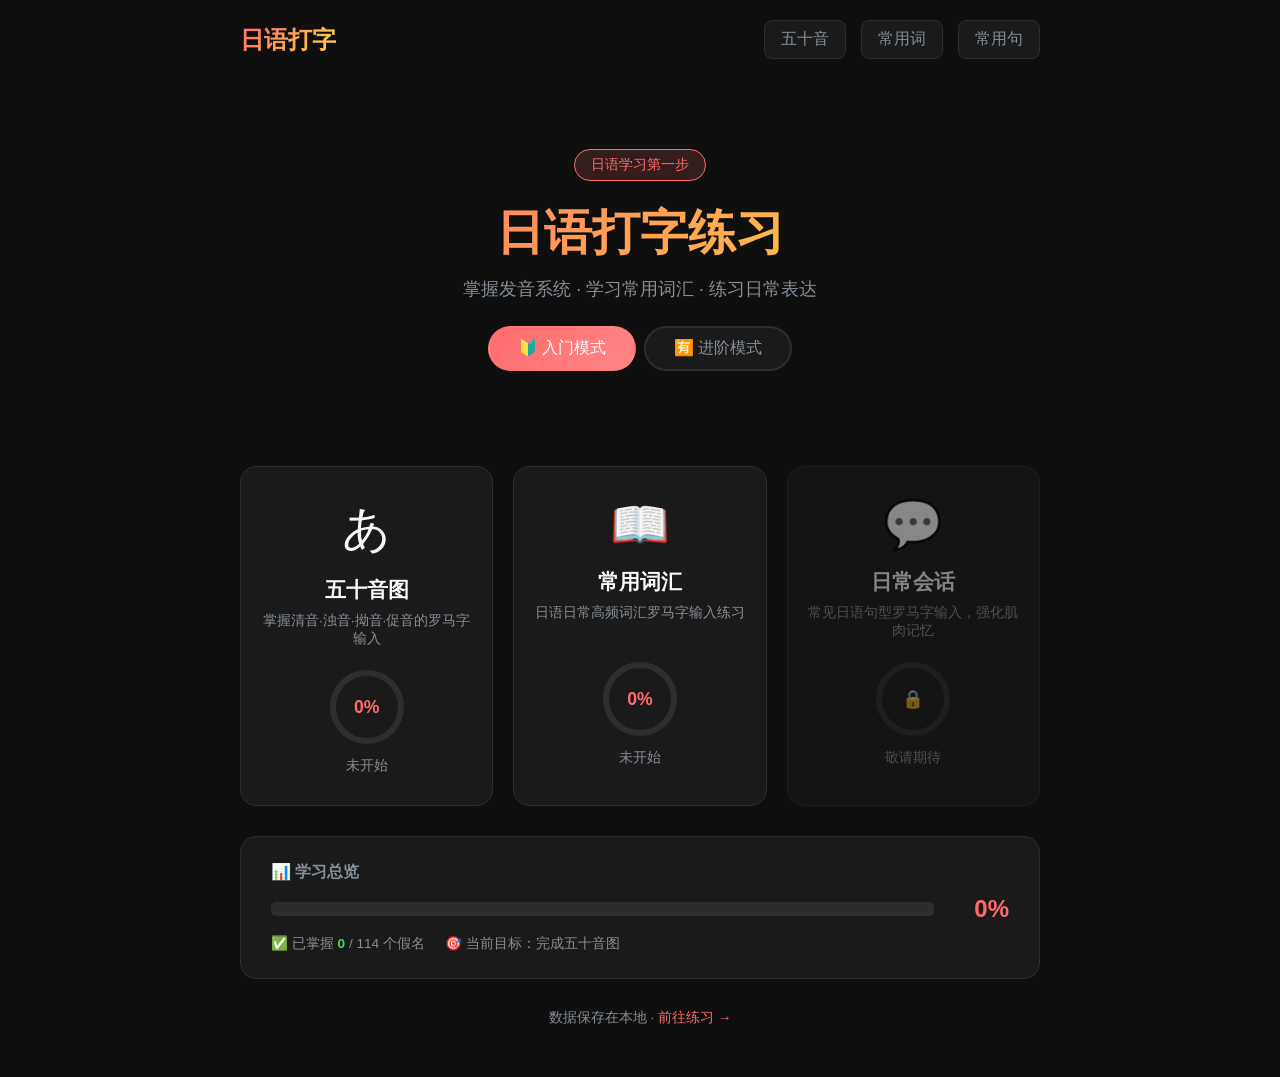
==== commit 24288e8e: "feat: 主页解锁词汇模块卡片，显示进度" ====
--- a/index.html
+++ b/index.html
@@ -290,7 +290,7 @@
       </a>
 
       <!-- 常用词 -->
-      <div class="module-card locked" id="cardWords">
+      <a href="words.html" class="module-card" id="cardWords">
         <span class="module-icon">📖</span>
         <div class="module-name">常用词汇</div>
         <div class="module-desc">日语日常高频词汇罗马字输入练习</div>
@@ -299,12 +299,13 @@
             <circle class="bg" cx="40" cy="40" r="34"/>
             <circle class="fill" cx="40" cy="40" r="34"
               stroke-dasharray="213.6"
-              stroke-dashoffset="213.6"/>
+              stroke-dashoffset="213.6"
+              id="ringWordsCircle"/>
           </svg>
-          <span class="module-progress-text">🔒</span>
+          <span class="module-progress-text" id="textWordsPct">0%</span>
         </div>
-        <div class="module-status">敬请期待</div>
-      </div>
+        <div class="module-status" id="statusWords">未开始</div>
+      </a>
 
       <!-- 常用句 -->
       <div class="module-card locked" id="cardSentences">
@@ -374,6 +375,9 @@
     };
     const KANA_TOTAL = Object.values(STAGE_TOTALS).reduce((a, b) => a + b, 0); // ≈ 114
 
+    // 词汇总词条数（N5 + N4）
+    const WORDS_TOTAL = 580; // N5约380 + N4约200
+
     function getStageProgress(stage) {
       const key = 'jtp_kana_' + stage;
       try {
@@ -426,15 +430,83 @@
         statusEl.className = 'module-status';
       }
 
-      // 总体进度
-      document.getElementById('overallFill').style.width = pct + '%';
-      document.getElementById('overallPercent').textContent = pct + '%';
-      document.getElementById('statMastered').textContent = mastered;
+      return mastered;
+    }
+
+    function renderWordsProgress() {
+      // 读取各级别的词汇进度
+      const levels = ['n5', 'n4'];
+      let totalMastered = 0;
+      let totalItems = 0;
+
+      levels.forEach(function(level) {
+        const key = 'jtp_words_' + level;
+        try {
+          const raw = localStorage.getItem(key);
+          if (raw) {
+            const data = JSON.parse(raw);
+            const mastered = Object.values(data).filter(function(s) { return s.correct >= 3; }).length;
+            totalMastered += mastered;
+          }
+        } catch (e) {}
+      });
+
+      // 估算总词条数（实际从data/words.js读取会更好，这里用估算值）
+      const n5Count = 380;
+      const n4Count = 200;
+      totalItems = n5Count + n4Count;
+
+      const pct = totalItems > 0 ? Math.round((totalMastered / totalItems) * 100) : 0;
+
+      // 圆环进度
+      const circumference = 2 * Math.PI * 34;
+      const offset = circumference - (pct / 100) * circumference;
+      const circle = document.getElementById('ringWordsCircle');
+      if (circle) {
+        circle.style.strokeDashoffset = offset;
+      }
+
+      // 文字
+      const textEl = document.getElementById('textWordsPct');
+      if (textEl) textEl.textContent = pct + '%';
+
+      // 状态文字
+      var statusEl = document.getElementById('statusWords');
+      if (statusEl) {
+        if (totalMastered === 0) {
+          statusEl.textContent = '未开始';
+          statusEl.className = 'module-status';
+        } else if (pct === 100) {
+          statusEl.textContent = '已全部掌握';
+          statusEl.className = 'module-status done';
+        } else {
+          statusEl.textContent = '已掌握 ' + totalMastered + ' / ' + totalItems;
+          statusEl.className = 'module-status';
+        }
+      }
+
+      return totalMastered;
+    }
+
+    function renderOverallProgress() {
+      const kanaMastered = renderKanaProgress();
+      const wordsMastered = renderWordsProgress();
+
+      // 计算总体进度（五十音权重更高）
+      const kanaWeight = 114; // 五十音总词条
+      const wordsWeight = 580; // 词汇总词条
+      const totalWeight = kanaWeight + wordsWeight;
+      const masteredWeight = kanaMastered + wordsMastered * 0.2; // 词汇进度权重减半（因为太多了）
+      const overallPct = Math.round((masteredWeight / totalWeight) * 100);
+
+      document.getElementById('overallFill').style.width = overallPct + '%';
+      document.getElementById('overallPercent').textContent = overallPct + '%';
+      document.getElementById('statMastered').textContent = kanaMastered;
     }
 
     // ===== 初始化 =====
     initGlobalMode();
-    renderKanaProgress();
+    renderOverallProgress();
   </script>
 </body>
 </html>
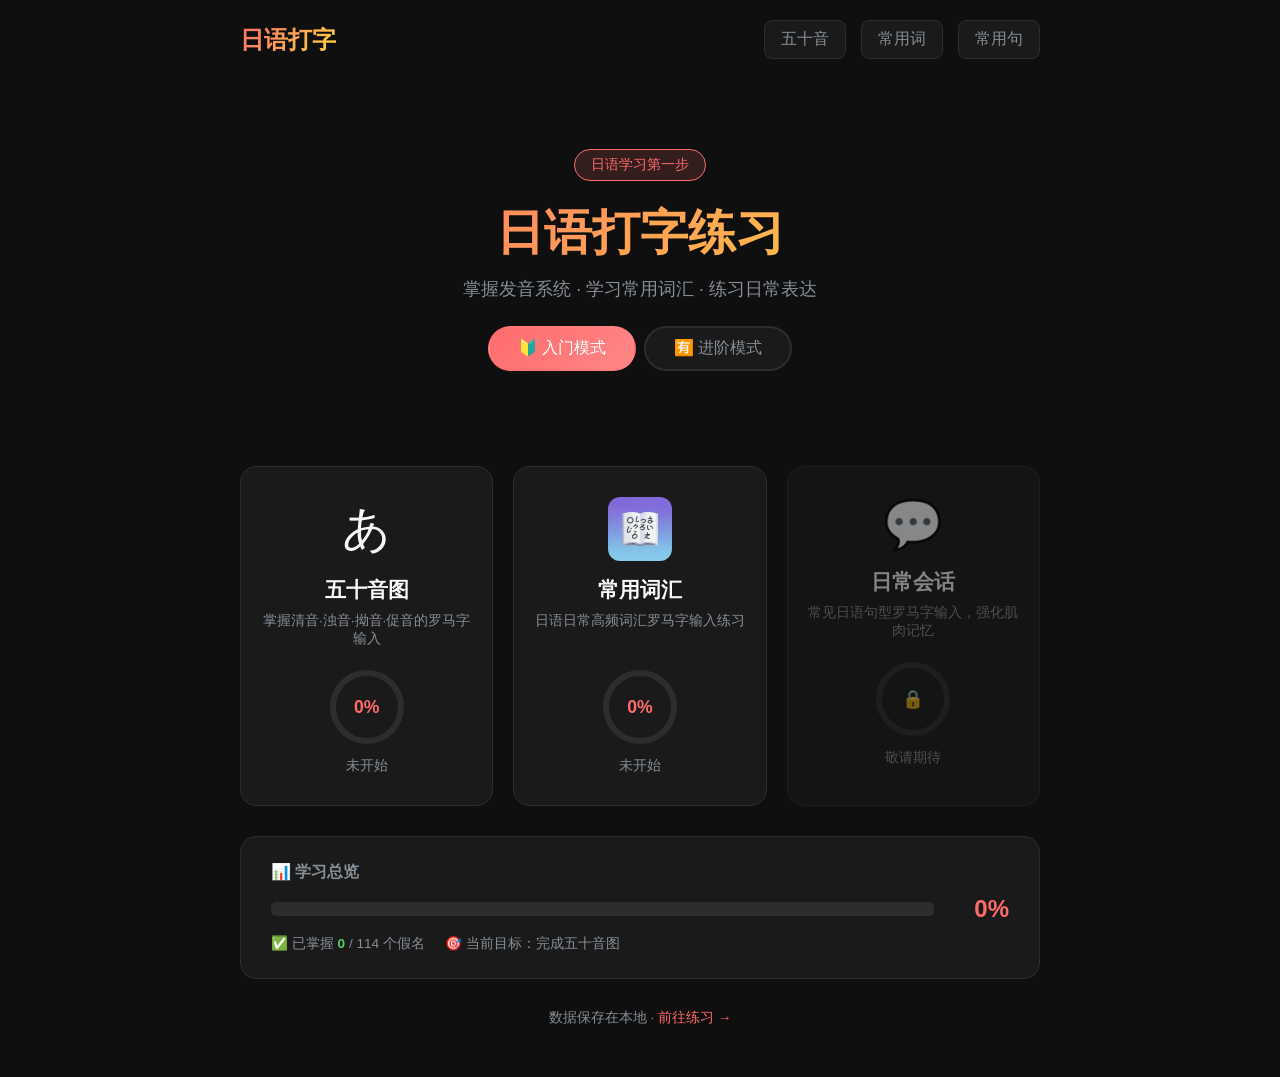
==== commit dc146473: "feat: 词汇练习模块全面升级 - 更换新图标 (icons/words-icon.png) - 键盘交互调整：空格=输入，Enter=提交，Tab=显示答案 - 添加练习数量选择（10/20/全部" ====
--- a/index.html
+++ b/index.html
@@ -291,7 +291,7 @@
 
       <!-- 常用词 -->
       <a href="words.html" class="module-card" id="cardWords">
-        <span class="module-icon">📖</span>
+        <img src="icons/words-icon.png" alt="词汇" style="width:64px;height:64px;border-radius:12px;margin-bottom:15px;display:block;margin-left:auto;margin-right:auto;">
         <div class="module-name">常用词汇</div>
         <div class="module-desc">日语日常高频词汇罗马字输入练习</div>
         <div class="module-progress-ring">
--- a/css/style.css
+++ b/css/style.css
@@ -610,6 +610,15 @@
 
 .meaning-display.blur-mask.revealed::after {
   display: none;
+}
+
+/* 假名提示显示 */
+.kana-hint-display {
+  font-size: 1.5rem;
+  color: var(--warning);
+  margin-bottom: 10px;
+  opacity: 0.8;
+  min-height: 36px;
 }
 
 /* ===== 蒙版开关按钮 ===== */
